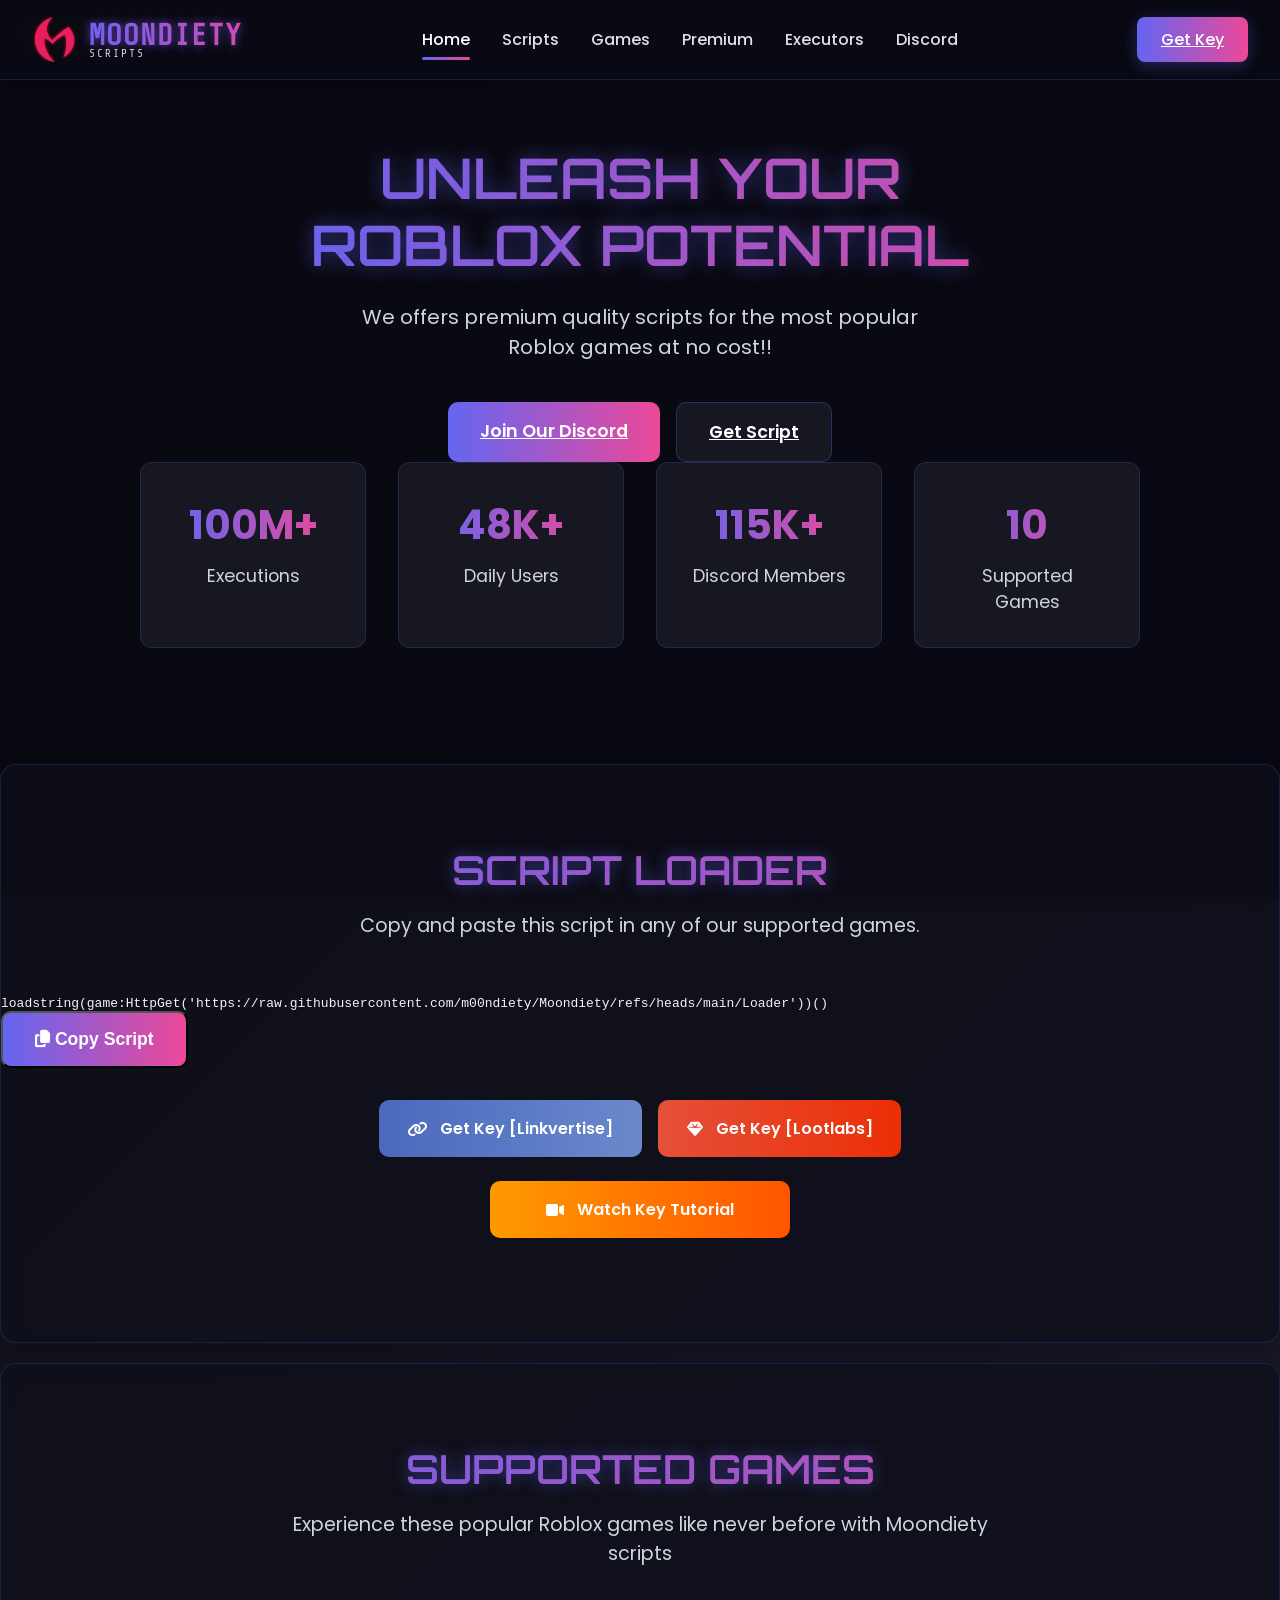
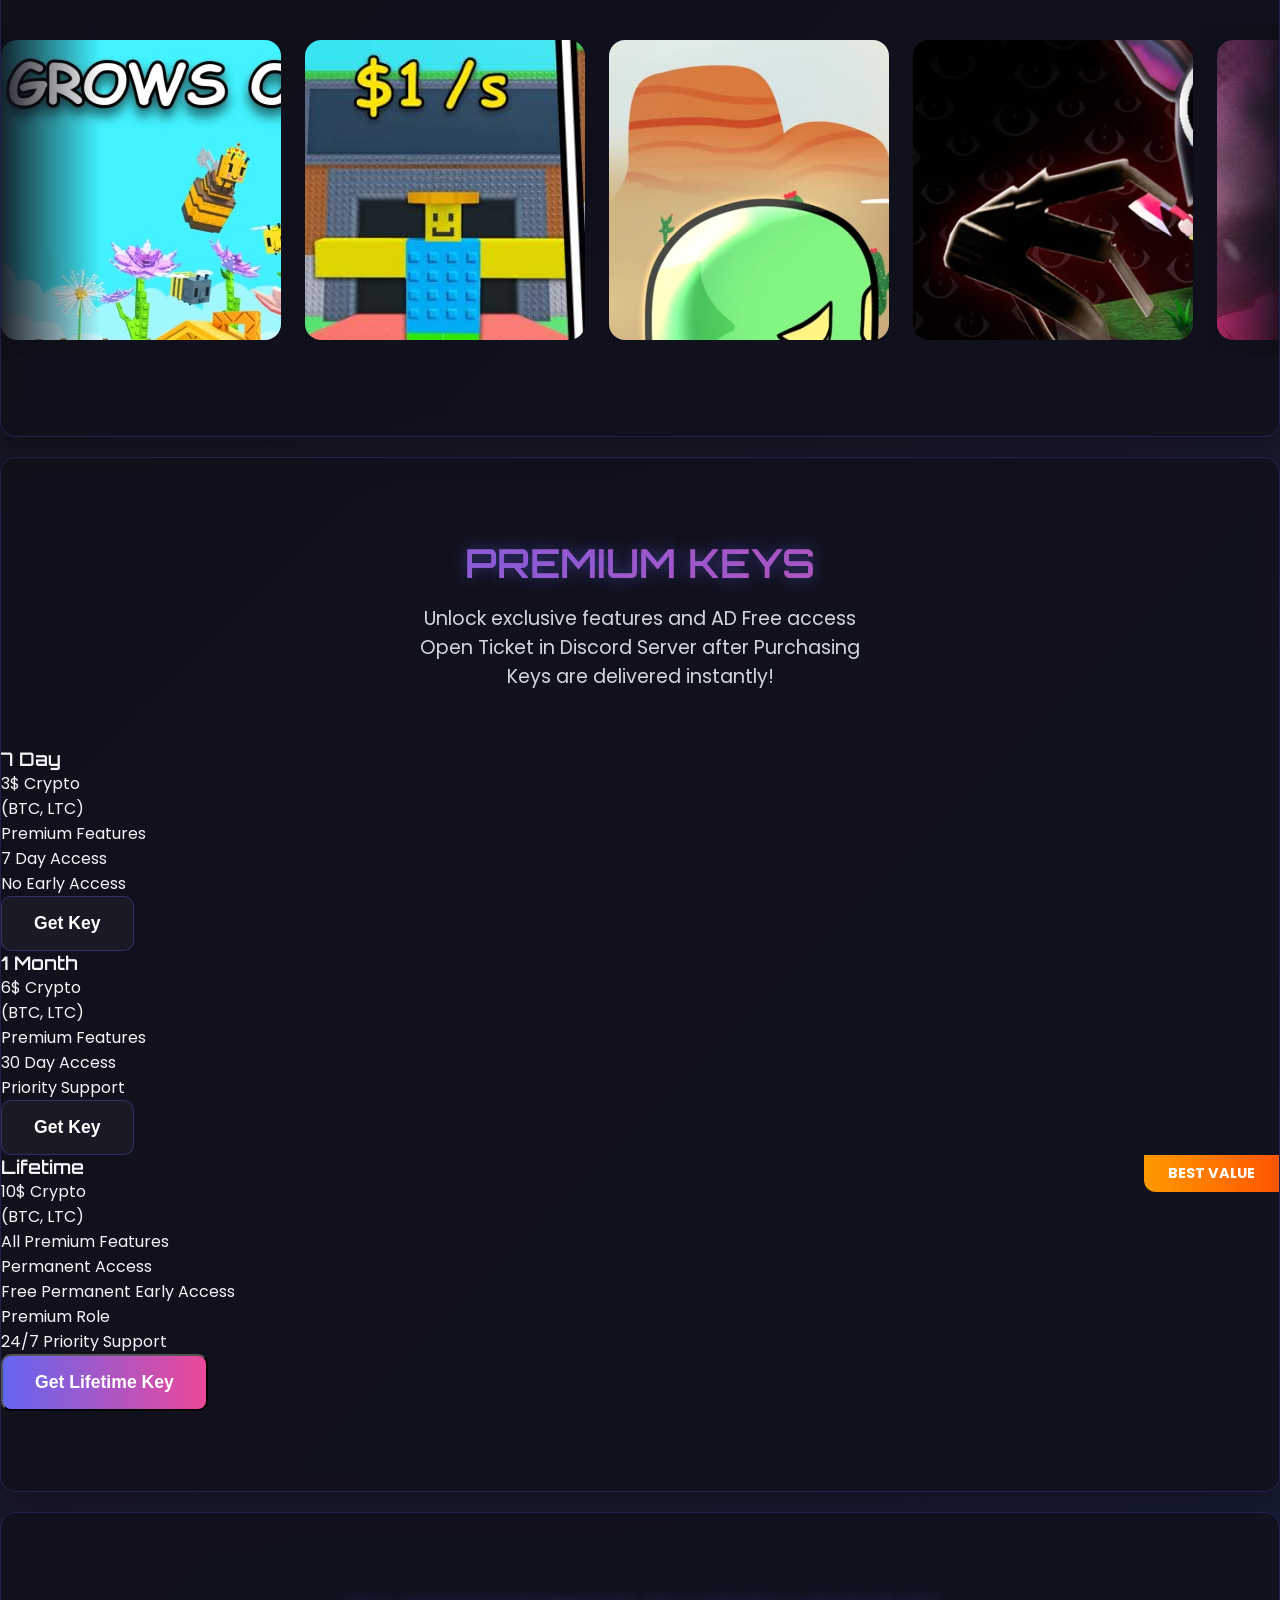
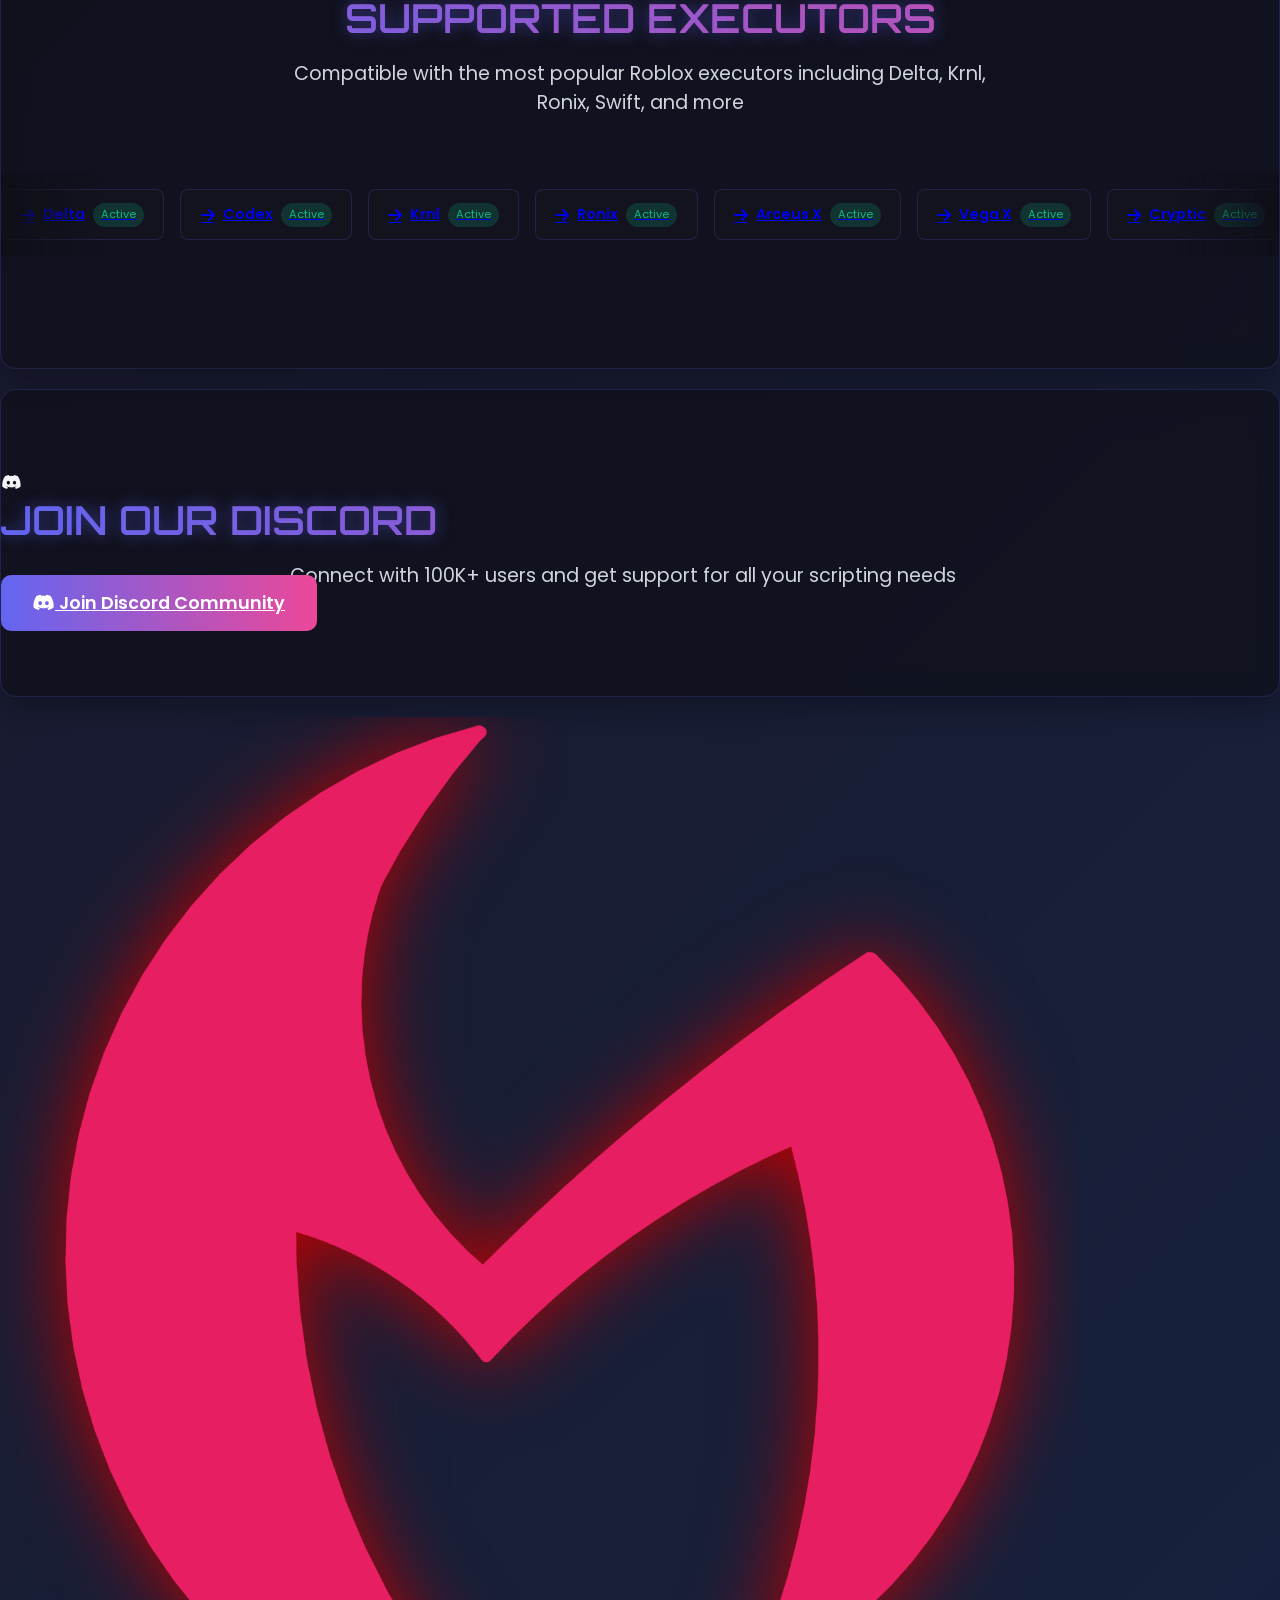
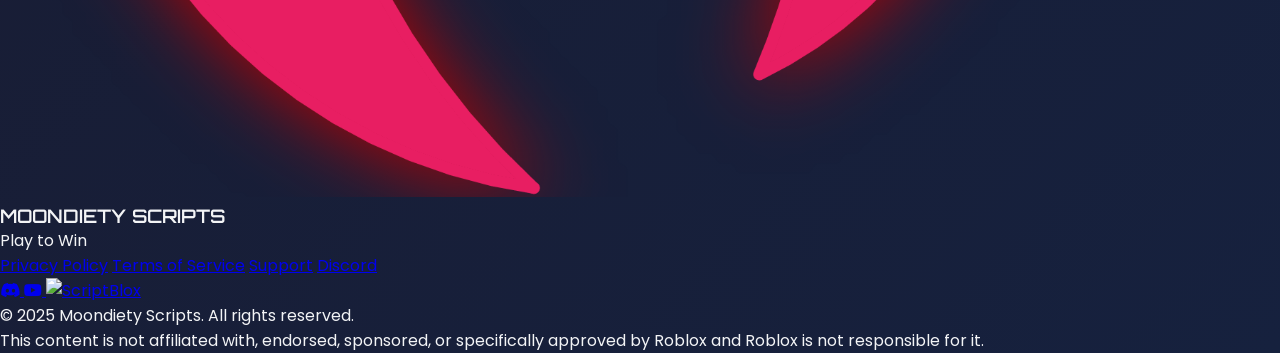
==== index.html @ fdcb8422 "Update index.html" ====
<!DOCTYPE html>
<html lang="en">
<head>
  <meta charset="UTF-8">
  <meta name="viewport" content="width=device-width, initial-scale=1.0">
  <title>Moondiety Scripts | Best Free Roblox scripts provider</title>
  
  <link rel="apple-touch-icon" sizes="180x180" href="/media/apple-touch-icon.png">
  <link rel="icon" type="image/svg+xml" href="/media/favicon.svg">
  <link rel="icon" type="image/png" sizes="96x96" href="/media/favicon-96x96.png">
  <link rel="shortcut icon" href="/media/favicon.ico">
  <link rel="manifest" href="/media/site.webmanifest">
  <meta name="apple-mobile-web-app-title" content="Moondiety">
  <meta name="msapplication-TileColor" content="#6366f1">
  <meta name="theme-color" content="#0f0f15">

  <meta name="description" content="Moondiety offers the best free Roblox scripts for popular games like Grow a Garden, Steal a Brainrot, Dead Rails, Murder Mystery 2, and more. Compatible with Delta, Krnl, Ronix, Swift, and other executors.">
  <meta name="keywords" content="moondiety, moondiety scripts, roblox scripts, roblox hacks, free roblox scripts, roblox executor, delta executor, krnl, ronix, swift, snypse x, lunor hub, speed hub, grow a garden script, steal a brainrot script, dead rails script, murder mystery 2 script, 99 nights in the forest script, ink game script, forsaken script">
  <script src="https://cdn.tailwindcss.com"></script>
  <link rel="stylesheet" href="https://cdnjs.cloudflare.com/ajax/libs/font-awesome/6.4.0/css/all.min.css">
  <link href="https://fonts.googleapis.com/css2?family=Poppins:wght@300;400;500;600;700&family=Orbitron:wght@400;500;600;700&family=Share+Tech+Mono&display=swap" rel="stylesheet">
  <style>
    :root {
      --primary: #8b5cf6;
      --secondary: #ec4899;
      --accent-blue: #6366f1;
      --accent-pink: #ec4899;
      --dark: #0f0f15;
      --darker: #080811;
      --light: #f3f4f6;
      --nav-height: 80px;
    }
    
    * {
      margin: 0;
      padding: 0;
      box-sizing: border-box;
    }
    
    body {
      font-family: 'Poppins', sans-serif;
      color: var(--light);
      overflow-x: hidden;
      min-height: 100vh;
      background: linear-gradient(135deg, #0f0f15 0%, #1a1a2e 50%, #16213e 100%);
    }
    
    #bg-video {
      position: fixed;
      top: 0;
      left: 0;
      width: 100%;
      height: 100%;
      object-fit: cover;
      z-index: -2;
      opacity: 0.4;
    }
    
    body::before {
      content: '';
      position: fixed;
      top: 0;
      left: 0;
      width: 100%;
      height: 100%;
      background: rgba(8, 8, 17, 0.85);
      z-index: -1;
    }
    
    h1, h2, h3, h4, h5 {
      font-family: 'Orbitron', sans-serif;
      font-weight: 600;
    }
    
    @keyframes float {
      0% { transform: translateY(0px); }
      50% { transform: translateY(-15px); }
      100% { transform: translateY(0px); }
    }
    
    @keyframes pulse {
      0% { box-shadow: 0 0 0 0 rgba(99, 102, 241, 0.7); }
      70% { box-shadow: 0 0 0 15px rgba(99, 102, 241, 0); }
      100% { box-shadow: 0 0 0 0 rgba(99, 102, 241, 0); }
    }
    
    @keyframes fadeInUp {
      from {
        opacity: 0;
        transform: translateY(30px);
      }
      to {
        opacity: 1;
        transform: translateY(0);
      }
    }
    
    @keyframes slideIn {
      from {
        opacity: 0;
        transform: translateY(-20px);
      }
      to {
        opacity: 1;
        transform: translateY(0);
      }
    }
    
    @keyframes gradient {
      0% { background-position: 0% 50%; }
      50% { background-position: 100% 50%; }
      100% { background-position: 0% 50%; }
    }
    
    @keyframes shine {
      to {
        background-position: 200% center;
      }
    }
    
    @keyframes terminalTyping {
      0% { width: 0; }
      100% { width: 100%; }
    }
    
    @keyframes terminalCursor {
      0%, 100% { opacity: 0; }
      50% { opacity: 1; }
    }
    
    @keyframes glow {
      0% { text-shadow: 0 0 5px #8b5cf6, 0 0 10px #8b5cf6; }
      50% { text-shadow: 0 0 20px #8b5cf6, 0 0 30px #8b5cf6; }
      100% { text-shadow: 0 0 5px #8b5cf6, 0 0 10px #8b5cf6; }
    }
    
    @keyframes auto-scroll {
      0% {
        transform: translateX(0);
      }
      100% {
        transform: translateX(calc(-100% - 1.5rem));
      }
    }
    
    @keyframes live-pulse {
      0%, 100% { transform: scale(1); }
      50% { transform: scale(1.05); }
    }
    
    @keyframes live-shadow {
      0%, 100% { 
        box-shadow: 0 5px 20px rgba(99, 102, 102, 241, 0.4),
                  0 0 0 0 rgba(99, 102, 241, 0.5);
      }
      50% { 
        box-shadow: 0 8px 25px rgba(99, 102, 241, 0.5),
                  0 0 0 10px rgba(99, 102, 241, 0);
      }
    }
    
    .float { 
      animation: float 4s ease-in-out infinite;
      filter: drop-shadow(0 10px 15px rgba(99, 102, 241, 0.3));
    }
    
    .glow {
      animation: glow 2s infinite;
    }
    
    .gradient-text {
      background: linear-gradient(90deg, var(--accent-blue), var(--accent-pink));
      -webkit-background-clip: text;
      -webkit-text-fill-color: transparent;
      text-shadow: 0 2px 4px rgba(0,0,0,0.1);
    }
    
    .section-bg {
      background: rgba(15, 15, 25, 0.7);
      backdrop-filter: blur(10px);
      border-radius: 16px;
      border: 1px solid rgba(99, 102, 241, 0.2);
      box-shadow: 0 10px 30px rgba(0, 0, 0, 0.3);
      margin: 20px auto;
      max-width: 1400px;
    }
    
    
    nav {
      position: fixed;
      top: 0;
      width: 100%;
      z-index: 1000;
      background: rgba(10, 10, 20, 0.95);
      backdrop-filter: blur(10px);
      box-shadow: 0 5px 30px rgba(0, 0, 0, 0.3);
      border-bottom: 1px solid rgba(99, 102, 241, 0.2);
      height: var(--nav-height);
    }
    
    .nav-container {
      display: flex;
      justify-content: space-between;
      align-items: center;
      height: 100%;
      padding: 0 2rem;
      max-width: 1400px;
      margin: 0 auto;
    }
    
    .nav-logo {
      display: flex;
      align-items: center;
      gap: 12px;
      cursor: pointer;
    }
    
    .nav-logo img {
      height: 45px;
      animation: float 4s ease-in-out infinite;
    }
    
    .nav-logo-text {
      display: flex;
      flex-direction: column;
    }
    
    .nav-logo-title {
      font-size: 1.8rem;
      font-weight: 700;
      letter-spacing: 1px;
      text-transform: uppercase;
      background: linear-gradient(90deg, var(--accent-blue), var(--accent-pink));
      -webkit-background-clip: text;
      -webkit-text-fill-color: transparent;
      font-family: 'Share Tech Mono', monospace;
      text-shadow: 0 0 10px rgba(139, 92, 246, 0.7);
    }
    
    .nav-logo-subtitle {
      font-size: 0.7rem;
      color: #d1d5db;
      letter-spacing: 2px;
      text-transform: uppercase;
      margin-top: -5px;
      font-family: 'Share Tech Mono', monospace;
    }
    
    .nav-links {
      display: flex;
      gap: 2rem;
    }
    
    .nav-link {
      position: relative;
      padding: 0.5rem 0;
      color: #e0e0e0;
      font-weight: 500;
      text-decoration: none;
      transition: all 0.3s ease;
      overflow: hidden;
    }
    
    .nav-link::before {
      content: '';
      position: absolute;
      bottom: 0;
      left: 0;
      width: 0;
      height: 3px;
      background: linear-gradient(90deg, var(--accent-blue), var(--accent-pink));
      border-radius: 3px;
      transition: width 0.4s cubic-bezier(0.165, 0.84, 0.44, 1);
    }
    
    .nav-link:hover {
      color: white;
    }
    
    .nav-link:hover::before {
      width: 100%;
    }
    
    .nav-link.active {
      color: white;
    }
    
    .nav-link.active::before {
      width: 100%;
      background: linear-gradient(90deg, var(--accent-blue), var(--accent-pink));
    }
    
    .nav-actions {
      display: flex;
      gap: 1rem;
    }
    
    .nav-btn {
      padding: 0.6rem 1.5rem;
      border-radius: 8px;
      font-weight: 500;
      transition: all 0.3s ease;
      position: relative;
      overflow: hidden;
    }
    
    .nav-btn::before {
      content: '';
      position: absolute;
      top: 0;
      left: -100%;
      width: 100%;
      height: 100%;
      background: linear-gradient(90deg, transparent, rgba(255,255,255,0.2), transparent);
      transition: 0.5s;
    }
    
    .nav-btn:hover::before {
      left: 100%;
    }
    
    .nav-btn-primary {
      background: linear-gradient(90deg, var(--accent-blue), var(--accent-pink));
      color: white;
      box-shadow: 0 4px 15px rgba(99, 102, 241, 0.3);
    }
    
    .nav-btn-primary:hover {
      transform: translateY(-3px);
      box-shadow: 0 6px 20px rgba(99, 102, 241, 0.4);
    }
    
    .mobile-menu-btn {
      display: none;
      background: none;
      border: none;
      color: white;
      font-size: 1.5rem;
      cursor: pointer;
    }
    
    .mobile-menu {
      position: fixed;
      top: var(--nav-height);
      left: 0;
      width: 100%;
      background: rgba(15, 15, 25, 0.95);
      backdrop-filter: blur(10px);
      padding: 1rem 0;
      transform: translateY(-100%);
      transition: transform 0.4s ease;
      z-index: 999;
    }
    
    .mobile-menu.active {
      transform: translateY(0);
    }
    
    .mobile-menu a {
      display: block;
      padding: 1rem 2rem;
      color: #e0e0e0;
      text-decoration: none;
      transition: all 0.3s ease;
      border-bottom: 1px solid rgba(99, 102, 241, 0.1);
    }
    
    .mobile-menu a:hover {
      background: rgba(99, 102, 241, 0.1);
      color: white;
    }
    
    /* Executor Cards */
    .executor-grid {
      display: grid;
      grid-template-columns: repeat(auto-fill, minmax(180px, 1fr));
      gap: 1.5rem;
    }
    
    .executor-card {
      background: rgba(20, 20, 30, 0.7);
      border: 1px solid rgba(99, 102, 241, 0.2);
      border-radius: 12px;
      padding: 1.5rem;
      text-align: center;
      transition: all 0.4s cubic-bezier(0.165, 0.84, 0.44, 1);
      position: relative;
      overflow: hidden;
      backdrop-filter: blur(5px);
    }
    
    .executor-card::before {
      content: '';
      position: absolute;
      top: -2px;
      left: -2px;
      right: -2px;
      bottom: -2px;
      background: linear-gradient(45deg, var(--accent-blue), transparent, var(--accent-pink));
      z-index: -1;
      opacity: 0;
      transition: opacity 0.4s ease;
    }
    
    .executor-card:hover {
      transform: translateY(-8px);
      box-shadow: 0 10px 25px rgba(0, 0, 0, 0.4);
      border-color: transparent;
    }
    
    .executor-card:hover::before {
      opacity: 1;
    }
    
    .executor-icon {
      font-size: 2.5rem;
      margin-bottom: 1rem;
      color: var(--accent-blue);
      transition: all 0.4s ease;
    }
    
    .executor-card:hover .executor-icon {
      color: white;
      transform: scale(1.2);
    }
    
    .executor-name {
      font-weight: 600;
      font-size: 1.1rem;
      margin-bottom: 0.5rem;
    }
    
    .executor-status {
      font-size: 0.85rem;
      padding: 0.2rem 0.5rem;
      border-radius: 20px;
      display: inline-block;
    }
    
    .status-active {
      background: rgba(16, 185, 129, 0.2);
      color: #10b981;
    }
    
    
    .hero {
      padding-top: calc(var(--nav-height) + 4rem);
      padding-bottom: 6rem;
      position: relative;
    }
    
    .hero-content {
      max-width: 800px;
      margin: 0 auto;
      text-align: center;
    }
    
    .hero h1 {
      font-size: 3.5rem;
      line-height: 1.2;
      margin-bottom: 1.5rem;
      text-shadow: 0 0 20px rgba(99, 102, 241, 0.5);
    }
    
    .hero p {
      font-size: 1.25rem;
      color: #d1d5db;
      margin-bottom: 2.5rem;
      max-width: 600px;
      margin-left: auto;
      margin-right: auto;
    }
    
    .hero-btns {
      display: flex;
      gap: 1rem;
      justify-content: center;
    }
    
    .hero-btn {
      padding: 1rem 2rem;
      border-radius: 10px;
      font-weight: 600;
      font-size: 1.1rem;
      transition: all 0.3s ease;
      position: relative;
      overflow: hidden;
    }
    
    .hero-btn::before {
      content: '';
      position: absolute;
      top: 0;
      left: -100%;
      width: 100%;
      height: 100%;
      background: linear-gradient(90deg, transparent, rgba(255,255,255,0.2), transparent);
      transition: 0.5s;
    }
    
    .hero-btn:hover::before {
      left: 100%;
    }
    
    .hero-btn-primary {
      background: linear-gradient(90deg, var(--accent-blue), var(--accent-pink));
      color: white;
      box-shadow: 0 5px 20px rgba(99, 102, 102, 241, 0.4);
    }
    
    .hero-btn-primary:hover {
      transform: translateY(-5px);
      box-shadow: 0 8px 25px rgba(99, 102, 241, 0.5);
    }
    
    .hero-btn-live {
      background: linear-gradient(90deg, var(--accent-blue), var(--accent-pink));
      color: white;
      animation: live-pulse 2s infinite, live-shadow 2s infinite;
    }
    
    .hero-btn-secondary {
      background: rgba(30, 30, 40, 0.7);
      color: white;
      border: 1px solid rgba(99, 102, 241, 0.3);
    }
    
    .hero-btn-secondary:hover {
      background: rgba(40, 40, 50, 0.8);
      transform: translateY(-3px);
    }
    
    
    .fade-in {
      animation: fadeInUp 0.8s ease-out forwards;
      opacity: 0;
    }
    
    .slide-in {
      animation: slideIn 0.6s ease-out forwards;
      opacity: 0;
    }
    
    .delay-1 { animation-delay: 0.1s; }
    .delay-2 { animation-delay: 0.2s; }
    .delay-3 { animation-delay: 0.3s; }
    .delay-4 { animation-delay: 0.4s; }
    
    /* Section Styling */
    section {
      padding: 5rem 0;
    }
    
    .section-header {
      text-align: center;
      margin-bottom: 3.5rem;
    }
    
    .section-title {
      font-size: 2.5rem;
      margin-bottom: 1rem;
      text-shadow: 0 0 15px rgba(99, 102, 241, 0.5);
    }
    
    .section-subtitle {
      color: #d1d5db;
      font-size: 1.2rem;
      max-width: 700px;
      margin: 0 auto;
    }
    
    
    .stats-grid {
      display: grid;
      grid-template-columns: repeat(auto-fit, minmax(200px, 1fr));
      gap: 2rem;
      max-width: 1000px;
      margin: 0 auto;
    }
    
    .stat-card {
      background: rgba(30, 30, 40, 0.7);
      border: 1px solid rgba(99, 102, 241, 0.2);
      border-radius: 12px;
      padding: 2rem;
      text-align: center;
      transition: all 0.3s ease;
    }
    
    .stat-card:hover {
      transform: translateY(-5px);
      box-shadow: 0 10px 25px rgba(0, 0, 0, 0.3);
    }
    
    .stat-value {
      font-size: 2.5rem;
      font-weight: 700;
      margin-bottom: 0.5rem;
      background: linear-gradient(90deg, var(--accent-blue), var(--accent-pink));
      -webkit-background-clip: text;
      -webkit-text-fill-color: transparent;
    }
    
    .stat-label {
      color: #d1d5db;
      font-size: 1.1rem;
    }
    
    
    .key-buttons {
      display: flex;
      flex-wrap: wrap;
      gap: 1rem;
      justify-content: center;
      margin-top: 2rem;
    }
    
    .key-btn {
      display: flex;
      align-items: center;
      gap: 0.8rem;
      padding: 1rem 1.8rem;
      border-radius: 10px;
      font-weight: 600;
      transition: all 0.3s ease;
      text-decoration: none;
      position: relative;
      overflow: hidden;
    }
    
    .key-btn::before {
      content: '';
      position: absolute;
      top: 0;
      left: -100%;
      width: 100%;
      height: 100%;
      background: linear-gradient(90deg, transparent, rgba(255,255,255,0.3), transparent);
      transition: 0.5s;
    }
    
    .key-btn:hover::before {
      left: 100%;
    }
    
    .key-btn-linkvertise {
      background: linear-gradient(90deg, #4a69bd, #6a89cc);
      color: white;
    }
    
    .key-btn-lootlabs {
      background: linear-gradient(90deg, #e55039, #eb2f06);
      color: white;
    }
    
    .key-btn:hover {
      transform: translateY(-3px);
      box-shadow: 0 5px 15px rgba(0, 0, 0, 0.3);
    }
    
    /* Tutorial Button */
    .tutorial-btn {
      display: flex;
      align-items: center;
      justify-content: center;
      gap: 0.8rem;
      padding: 1rem 2rem;
      border-radius: 10px;
      font-weight: 600;
      background: linear-gradient(90deg, #ff9a00, #ff5500);
      color: white;
      margin: 1.5rem auto;
      max-width: 300px;
      text-decoration: none;
      transition: all 0.3s ease;
      position: relative;
      overflow: hidden;
    }
    
    .tutorial-btn::before {
      content: '';
      position: absolute;
      top: 0;
      left: -100%;
      width: 100%;
      height: 100%;
      background: linear-gradient(90deg, transparent, rgba(255,255,255,0.3), transparent);
      transition: 0.5s;
    }
    
    .tutorial-btn:hover::before {
      left: 100%;
    }
    
    .tutorial-btn:hover {
      transform: translateY(-3px);
      box-shadow: 0 5px 15px rgba(255, 106, 0, 0.4);
    }
    
    /* Premium Badge */
    .best-badge {
      position: absolute;
      top: 0;
      right: 0;
      background: linear-gradient(90deg, #ff9a00, #ff5500);
      color: white;
      padding: 0.5rem 1.5rem;
      font-weight: 700;
      border-radius: 0 0 0 12px;
      font-size: 0.9rem;
      animation: pulse 2s infinite;
    }
    
    /* Game Cards */
    .game-card {
      perspective: 1000px;
      height: 300px;
      flex: 0 0 auto;
      width: 280px;
      margin-right: 1.5rem;
    }
    
    .game-card-inner {
      position: relative;
      width: 100%;
      height: 100%;
      transition: transform 0.8s;
      transform-style: preserve-3d;
    }
    
    .game-card:hover .game-card-inner {
      transform: rotateY(180deg);
    }
    
    .game-card-front, .game-card-back {
      position: absolute;
      width: 100%;
      height: 100%;
      -webkit-backface-visibility: hidden;
      backface-visibility: hidden;
      border-radius: 16px;
      overflow: hidden;
    }
    
    .game-card-back {
      background: linear-gradient(135deg, #1e293b 0%, #0f172a 100%);
      transform: rotateY(180deg);
      padding: 20px;
      display: flex;
      flex-direction: column;
      justify-content: center;
    }
    
    .games-scroll-container {
      position: relative;
      overflow: hidden;
      padding: 1rem 0;
    }
    
    .games-scroll-container::before,
    .games-scroll-container::after {
      content: '';
      position: absolute;
      top: 0;
      width: 100px;
      height: 100%;
      z-index: 2;
      pointer-events: none;
    }
    
    .games-scroll-container::before {
      left: 0;
      background: linear-gradient(90deg, rgba(15, 15, 25, 0.9) 0%, transparent 100%);
    }
    
    .games-scroll-container::after {
      right: 0;
      background: linear-gradient(270deg, rgba(15, 15, 25, 0.9) 0%, transparent 100%);
    }
    
    .games-scroll-track {
      display: flex;
      animation: auto-scroll 60s linear infinite;
      width: max-content;
    }
    
    .games-scroll-track.paused {
      animation-play-state: paused;
    }
    
    .game-title {
      font-family: 'Orbitron', sans-serif;
      font-weight: 700;
      font-size: 1.5rem;
      letter-spacing: 1px;
      text-transform: uppercase;
      background: linear-gradient(90deg, #8b5cf6, #ec4899);
      -webkit-background-clip: text;
      -webkit-text-fill-color: transparent;
      text-shadow: 0 0 10px rgba(139, 92, 246, 0.5);
      position: relative;
      display: inline-block;
      margin-bottom: 5px;
    }
    
    .game-subtitle {
      font-size: 0.8rem;
      color: #a0aec0;
      font-family: 'Share Tech Mono', monospace;
      letter-spacing: 2px;
      margin-top: -5px;
    }
    
    .game-title-container {
      position: relative;
      padding: 15px 0;
    }
    
    .game-title-container::before {
      content: '';
      position: absolute;
      bottom: 0;
      left: 0;
      width: 100%;
      height: 2px;
      background: linear-gradient(90deg, transparent, #8b5cf6, transparent);
    }
    
    /* Executors Marquee */
    .executors-scroll-container {
      position: relative;
      overflow: hidden;
      padding: 1rem 0;
      margin: 2rem 0;
    }
    
    .executors-scroll-container::before,
    .executors-scroll-container::after {
      content: '';
      position: absolute;
      top: 0;
      width: 100px;
      height: 100%;
      z-index: 2;
      pointer-events: none;
    }
    
    .executors-scroll-container::before {
      left: 0;
      background: linear-gradient(90deg, rgba(15, 15, 25, 0.9) 0%, transparent 100%);
    }
    
    .executors-scroll-container::after {
      right: 0;
      background: linear-gradient(270deg, rgba(15, 15, 25, 0.9) 0%, transparent 100%);
    }
    
    .executors-scroll-track {
      display: flex;
      animation: auto-scroll 40s linear infinite;
      width: max-content;
    }
    
    .executors-scroll-track.paused {
      animation-play-state: paused;
    }
    
    .executor-marquee-card {
      background: rgba(20, 20, 30, 0.7);
      border: 1px solid rgba(99, 102, 241, 0.2);
      border-radius: 8px;
      padding: 0.8rem 1.2rem;
      margin-right: 1rem;
      display: flex;
      align-items: center;
      gap: 0.5rem;
      transition: all 0.3s ease;
      flex-shrink: 0;
    }
    
    .executor-marquee-card:hover {
      transform: translateY(-3px);
      box-shadow: 0 5px 15px rgba(0, 0, 0, 0.3);
      border-color: rgba(99, 102, 241, 0.5);
    }
    
    .executor-marquee-name {
      font-weight: 600;
      font-size: 0.9rem;
    }
    
    .executor-marquee-status {
      font-size: 0.7rem;
      padding: 0.2rem 0.5rem;
      border-radius: 20px;
      background: rgba(16, 185, 129, 0.2);
      color: #10b981;
    }
    
    /* Responsive Design */
    @media (max-width: 1024px) {
      .nav-links {
        display: none;
      }
      
      .mobile-menu-btn {
        display: block;
      }
      
      .hero h1 {
        font-size: 2.8rem;
      }
      
      .nav-logo-title {
        font-size: 1.5rem;
      }
    }
    
    @media (max-width: 768px) {
      .hero h1 {
        font-size: 2.3rem;
      }
      
      .hero-btns {
        flex-direction: column;
        align-items: center;
      }
      
      .executor-grid {
        grid-template-columns: repeat(auto-fill, minmax(150px, 1fr));
      }
      
      .game-card {
        height: 250px;
        width: 240px;
      }
      
      .nav-logo-title {
        font-size: 1.3rem;
      }
      
      .nav-logo-subtitle {
        font-size: 0.6rem;
      }
      
      .games-scroll-container::before,
      .games-scroll-container::after,
      .executors-scroll-container::before,
      .executors-scroll-container::after {
        width: 50px;
      }
    }
  </style>
</head>
<body class="text-white">
  <!-- Background Video -->
  <video id="bg-video" autoplay muted loop>
    <source src="/media/Icon-Animated.mp4" type="video/mp4">
    Your browser does not support the video tag.
  </video>

  <!-- Enhanced Navigation -->
  <nav>
    <div class="nav-container">
      <div class="nav-logo" onclick="window.location.href='/home'">
        <img src="/media/logo.png" alt="Moondiety Logo">
        <div class="nav-logo-text">
          <div class="nav-logo-title">MOONDIETY</div>
          <div class="nav-logo-subtitle">SCRIPTS</div>
        </div>
      </div>
      
      <div class="nav-links">
        <a href="#home" class="nav-link active">Home</a>
        <a href="#scripts" class="nav-link">Scripts</a>
        <a href="#games" class="nav-link">Games</a>
        <a href="#premium" class="nav-link">Premium</a>
        <a href="#executors" class="nav-link">Executors</a>
        <a href="#discord" class="nav-link">Discord</a>
      </div>
      
      <div class="nav-actions">
        <a href="/key.html" class="nav-btn nav-btn-primary">Get Key</a>
      </div>
      
      <button class="mobile-menu-btn" id="mobile-menu-btn">
        <i class="fas fa-bars"></i>
      </button>
    </div>
  </nav>

  <!-- Mobile Menu -->
  <div class="mobile-menu" id="mobile-menu">
    <a href="#home">Home</a>
    <a href="#scripts">Scripts</a>
    <a href="#games">Games</a>
    <a href="#premium">Premium</a>
    <a href="#executors">Executors</a>
    <a href="#discord">Discord</a>
  </div>

  
  <section id="home" class="hero">
    <div class="container mx-auto px-4">
      <div class="hero-content slide-in">
        <h1 class="gradient-text">UNLEASH YOUR <span class="block">ROBLOX POTENTIAL</span></h1>
        <p class="text-gray-300">We offers premium quality scripts for the most popular Roblox games at no cost!!</p>
        <div class="hero-btns">
          <a href="https://discord.gg/moondiety" class="hero-btn hero-btn-live">Join Our Discord</a>
          <a href="#scripts" class="hero-btn hero-btn-secondary">Get Script</a>
        </div>
      </div>
      
      <!-- Stats Section -->
      <div class="stats-grid mt-16 fade-in">
        <div class="stat-card">
          <div class="stat-value">100M+</div>
          <div class="stat-label">Executions</div>
        </div>
        
        <div class="stat-card fade-in delay-1">
          <div class="stat-value">48K+</div>
          <div class="stat-label">Daily Users</div>
        </div>
        
        <div class="stat-card fade-in delay-2">
          <div class="stat-value">115K+</div>
          <div class="stat-label">Discord Members</div>
        </div>
        
        <div class="stat-card fade-in delay-3">
          <div class="stat-value">10</div>
          <div class="stat-label">Supported Games</div>
        </div>
      </div>
    </div>
  </section>

  <!-- Script Loader Section -->
  <section id="scripts" class="section-bg">
    <div class="container mx-auto px-4">
      <div class="section-header fade-in">
        <h2 class="section-title gradient-text">SCRIPT LOADER</h2>
        <p class="section-subtitle">Copy and paste this script in any of our supported games.</p>
      </div>
      
      <div class="max-w-3xl mx-auto bg-gray-900 p-6 rounded-xl border border-gray-800 fade-in">
        <div class="bg-gray-800 rounded-lg p-5 mb-6">
          <pre class="text-gray-200 overflow-x-auto"><code class="language-lua">loadstring(game:HttpGet('https://raw.githubusercontent.com/m00ndiety/Moondiety/refs/heads/main/Loader'))()</code></pre>
        </div>
        
        <div class="flex flex-wrap justify-center gap-4">
          <button id="copy-script" class="hero-btn hero-btn-primary w-full sm:w-auto">
            <i class="fas fa-copy mr-2"></i> Copy Script
          </button>
        </div>
        
        <div class="key-buttons">
          <a href="https://ads.luarmor.net/get_key?for=Moondiety_Key_Linkvertise-IHeAAOKIUTol" class="key-btn key-btn-linkvertise">
            <i class="fas fa-link"></i>
            <span>Get Key [Linkvertise]</span>
          </a>
          
          <a href="https://ads.luarmor.net/get_key?for=Moondiety_Key_Lootlabs-LWGKRDAaXqFl" class="key-btn key-btn-lootlabs">
            <i class="fas fa-gem"></i>
            <span>Get Key [Lootlabs]</span>
          </a>
        </div>
        
        <a href="https://moondiety.com/key-tutorial" target="_blank" class="tutorial-btn">
          <i class="fas fa-video"></i>
          <span>Watch Key Tutorial</span>
        </a>
      </div>
    </div>
  </section>

  <!-- Games Section -->
  <section id="games" class="section-bg">
    <div class="container mx-auto px-4">
      <div class="section-header fade-in">
        <h2 class="section-title gradient-text">SUPPORTED GAMES</h2>
        <p class="section-subtitle">Experience these popular Roblox games like never before with Moondiety scripts</p>
      </div>
      
      <div class="games-scroll-container" id="games-scroll-container">
        <div class="games-scroll-track" id="games-scroll-track">
          <!-- Grow a Garden -->
          <div class="game-card fade-in">
            <div class="game-card-inner">
              <div class="game-card-front">
                <img src="/media/gag.png" alt="Grow a Garden" class="w-full h-48 object-cover">
                <div class="bg-gradient-to-r from-purple-900 to-indigo-900 p-4">
                  <div class="game-title-container">
                    <div class="game-title">Grow a Garden</div>
                    <div class="game-subtitle">// CLICK TO REVEAL FEATURES</div>
                  </div>
                </div>
              </div>
              <div class="game-card-back">
                <h3 class="text-xl font-semibold gradient-text mb-4">Grow a Garden Features</h3>
                <div class="text-left">
                  <div class="mb-3 flex items-start">
                    <i class="fas fa-seedling text-purple-400 mt-1 mr-2"></i>
                    <span>Auto Farm</span>
                  </div>
                  <div class="mb-3 flex items-start">
                    <i class="fas fa-bolt text-purple-400 mt-1 mr-2"></i>
                    <span>Auto New events</span>
                  </div>
                  <div class="mb-3 flex items-start">
                    <i class="fas fa-coins text-purple-400 mt-1 mr-2"></i>
                    <span>Updated to latest version</span>
                  </div>
                  <div class="mb-3 flex items-start">
                    <i class="fas fa-shield-alt text-purple-400 mt-1 mr-2"></i>
                    <span>Anti-Ban Protection</span>
                  </div>
                  <div class="flex items-start text-purple-300">
                    <i class="fas fa-crown mr-2"></i>
                    <span>36+ More Features</span>
                  </div>
                </div>
              </div>
            </div>
          </div>
          
          <!-- Steal a Brainrot -->
          <div class="game-card fade-in delay-1">
            <div class="game-card-inner">
              <div class="game-card-front">
                <img src="/media/sab.jpg" alt="Steal a Brainrot" class="w-full h-48 object-cover">
                <div class="bg-gradient-to-r from-purple-900 to-indigo-900 p-4">
                  <div class="game-title-container">
                    <div class="game-title">Steal a Brainrot</div>
                    <div class="game-subtitle">// CLICK TO REVEAL FEATURES</div>
                  </div>
                </div>
              </div>
              <div class="game-card-back">
                <h3 class="text-xl font-semibold gradient-text mb-4">Steal a Brainrot Features</h3>
                <div class="text-left">
                  <div class="mb-3 flex items-start">
                    <i class="fas fa-running text-purple-400 mt-1 mr-2"></i>
                    <span>Instant Steal brainrots</span>
                  </div>
                  <div class="mb-3 flex items-start">
                    <i class="fas fa-eye text-purple-400 mt-1 mr-2"></i>
                    <span>Speed Bypass</span>
                  </div>
                  <div class="mb-3 flex items-start">
                    <i class="fas fa-fist-raised text-purple-400 mt-1 mr-2"></i>
                    <span>Teleports</span>
                  </div>
                  <div class="mb-3 flex items-start">
                    <i class="fas fa-user-shield text-purple-400 mt-1 mr-2"></i>
                    <span>Anti-Ban & Kick</span>
                  </div>
                  <div class="flex items-start text-purple-300">
                    <i class="fas fa-crown mr-2"></i>
                    <span>32+ More Features</span>
                  </div>
                </div>
              </div>
            </div>
          </div>
          
          <!-- Dead Rails -->
          <div class="game-card fade-in delay-2">
            <div class="game-card-inner">
              <div class="game-card-front">
                <img src="/media/dr.png" alt="Dead Rails" class="w-full h-48 object-cover">
                <div class="bg-gradient-to-r from-purple-900 to-indigo-900 p-4">
                  <div class="game-title-container">
                    <div class="game-title">Dead Rails</div>
                    <div class="game-subtitle">// CLICK TO REVEAL FEATURES</div>
                  </div>
                </div>
              </div>
              <div class="game-card-back">
                <h3 class="text-xl font-semibold gradient-text mb-4">Dead Rails Features</h3>
                <div class="text-left">
                  <div class="mb-3 flex items-start">
                    <i class="fas fa-skull text-purple-400 mt-1 mr-2"></i>
                    <span>Best Auto bonds Farm</span>
                  </div>
                  <div class="mb-3 flex items-start">
                    <i class="fas fa-syringe text-purple-400 mt-1 mr-2"></i>
                    <span>Auto Win with Bond Farm</span>
                  </div>
                  <div class="mb-3 flex items-start">
                    <i class="fas fa-bomb text-purple-400 mt-1 mr-2"></i>
                    <span>All location teleports</span>
                  </div>
                  <div class="mb-3 flex items-start">
                    <i class="fas fa-tools text-purple-400 mt-1 mr-2"></i>
                    <span>All Item bringer</span>
                  </div>
                  <div class="flex items-start text-purple-300">
                    <i class="fas fa-crown mr-2"></i>
                    <span>28+ More Features</span>
                  </div>
                </div>
              </div>
            </div>
          </div>
          
          <!-- 99 Nights in the Forest -->
          <div class="game-card fade-in">
            <div class="game-card-inner">
              <div class="game-card-front">
                <img src="/media/99.webp" alt="99 Nights in the Forest" class="w-full h-48 object-cover">
                <div class="bg-gradient-to-r from-purple-900 to-indigo-900 p-4">
                  <div class="game-title-container">
                    <div class="game-title">99 Nights in Forest</div>
                    <div class="game-subtitle">// CLICK TO REVEAL FEATURES</div>
                  </div>
                </div>
              </div>
              <div class="game-card-back">
                <h3 class="text-xl font-semibold gradient-text mb-4">99 Nights Features</h3>
                <div class="text-left">
                  <div class="mb-3 flex items-start">
                    <i class="fas fa-tree text-purple-400 mt-1 mr-2"></i>
                    <span>Bring All Items</span>
                  </div>
                  <div class="mb-3 flex items-start">
                    <i class="fas fa-campground text-purple-400 mt-1 mr-2"></i>
                    <span>Auto Farm</span>
                  </div>
                  <div class="mb-3 flex items-start">
                    <i class="fas fa-shield-alt text-purple-400 mt-1 mr-2"></i>
                    <span>Kill Aura</span>
                  </div>
                  <div class="mb-3 flex items-start">
                    <i class="fas fa-running text-purple-400 mt-1 mr-2"></i>
                    <span>Speed & Fly boost</span>
                  </div>
                  <div class="flex items-start text-purple-300">
                    <i class="fas fa-crown mr-2"></i>
                    <span>+25 More Features</span>
                  </div>
                </div>
              </div>
            </div>
          </div>
          
          <!-- Ink Game -->
          <div class="game-card fade-in delay-1">
            <div class="game-card-inner">
              <div class="game-card-front">
                <img src="/media/Ink.jpg" alt="Ink Game" class="w-full h-48 object-cover">
                <div class="bg-gradient-to-r from-purple-900 to-indigo-900 p-4">
                  <div class="game-title-container">
                    <div class="game-title">Ink Game</div>
                    <div class="game-subtitle">// CLICK TO REVEAL FEATURES</div>
                  </div>
                </div>
              </div>
              <div class="game-card-back">
                <h3 class="text-xl font-semibold gradient-text mb-4">Ink Game Features</h3>
                <div class="text-left">
                  <div class="mb-3 flex items-start">
                    <i class="fas fa-paint-roller text-purple-400 mt-1 mr-2"></i>
                    <span>God Mode</span>
                  </div>
                  <div class="mb-3 flex items-start">
                    <i class="fas fa-expand text-purple-400 mt-1 mr-2"></i>
                    <span>Kill All</span>
                  </div>
                  <div class="mb-3 flex items-start">
                    <i class="fas fa-running text-purple-400 mt-1 mr-2"></i>
                    <span>Auto win AFK Farm</span>
                  </div>
                  <div class="mb-3 flex items-start">
                    <i class="fas fa-eye text-purple-400 mt-1 mr-2"></i>
                    <span>Aimbot</span>
                  </div>
                  <div class="flex items-start text-purple-300">
                    <i class="fas fa-crown mr-2"></i>
                    <span>38+ More Features</span>
                  </div>
                </div>
              </div>
            </div>
          </div>
          
          <!-- Forsaken -->
          <div class="game-card fade-in delay-2">
            <div class="game-card-inner">
              <div class="game-card-front">
                <img src="/media/forsaken.png" alt="Forsaken" class="w-full h-48 object-cover">
                <div class="bg-gradient-to-r from-purple-900 to-indigo-900 p-4">
                  <div class="game-title-container">
                    <div class="game-title">Forsaken</div>
                    <div class="game-subtitle">// CLICK TO REVEAL FEATURES</div>
                  </div>
                </div>
              </div>
              <div class="game-card-back">
                <h3 class="text-xl font-semibold gradient-text mb-4">Forsaken Features</h3>
                <div class="text-left">
                  <div class="mb-3 flex items-start">
                    <i class="fas fa-shield-alt text-purple-400 mt-1 mr-2"></i>
                    <span>Infinite stamina</span>
                  </div>
                  <div class="mb-3 flex items-start">
                    <i class="fas fa-fist-raised text-purple-400 mt-1 mr-2"></i>
                    <span>Auto generator</span>
                  </div>
                  <div class="mb-3 flex items-start">
                    <i class="fas fa-coins text-purple-400 mt-1 mr-2"></i>
                    <span>Kill All</span>
                  </div>
                  <div class="mb-3 flex items-start">
                    <i class="fas fa-bolt text-purple-400 mt-1 mr-2"></i>
                    <span>ESP players & Killer</span>
                  </div>
                  <div class="flex items-start text-purple-300">
                    <i class="fas fa-crown mr-2"></i>
                    <span>18+ More Features</span>
                  </div>
                </div>
              </div>
            </div>
          </div>
          
          <!-- Murder Mystery 2 -->
          <div class="game-card fade-in">
            <div class="game-card-inner">
              <div class="game-card-front">
                <img src="/media/mm2.webp" alt="Murder Mystery 2" class="w-full h-48 object-cover">
                <div class="bg-gradient-to-r from-purple-900 to-indigo-900 p-4">
                  <div class="game-title-container">
                    <div class="game-title">Murder Mystery 2</div>
                    <div class="game-subtitle">// CLICK TO REVEAL FEATURES</div>
                  </div>
                </div>
              </div>
              <div class="game-card-back">
                <h3 class="text-xl font-semibold gradient-text mb-4">Murder Mystery 2 Features</h3>
                <div class="text-left">
                  <div class="mb-3 flex items-start">
                    <i class="fas fa-user-secret text-purple-400 mt-1 mr-2"></i>
                    <span>Murderer Revealer</span>
                  </div>
                  <div class="mb-3 flex items-start">
                    <i class="fas fa-running text-purple-400 mt-1 mr-2"></i>
                    <span>Speed Customiser</span>
                  </div>
                  <div class="mb-3 flex items-start">
                    <i class="fas fa-eye text-purple-400 mt-1 mr-2"></i>
                    <span>ESP for All Players</span>
                  </div>
                  <div class="mb-3 flex items-start">
                    <i class="fas fa-skull text-purple-400 mt-1 mr-2"></i>
                    <span>Auto Win Features</span>
                  </div>
                  <div class="flex items-start text-purple-300">
                    <i class="fas fa-crown mr-2"></i>
                    <span>20+ More Features</span>
                  </div>
                </div>
              </div>
            </div>
          </div>
       
              <!-- Evade -->
          <div class="game-card fade-in delay-1">
            <div class="game-card-inner">
              <div class="game-card-front">
                <img src="/media/Evade.webp" alt="Evade" class="w-full h-48 object-cover">
                <div class="bg-gradient-to-r from-purple-900 to-indigo-900 p-4">
                  <div class="game-title-container">
                    <div class="game-title">Evade</div>
                    <div class="game-subtitle">// CLICK TO REVEAL FEATURES</div>
                  </div>
                </div>
              </div>
              <div class="game-card-back">
                <h3 class="text-xl font-semibold gradient-text mb-4">Evade Features</h3>
                <div class="text-left">
                  <div class="mb-3 flex items-start">
                    <i class="fas fa-eye text-purple-400 mt-1 mr-2"></i>
                    <span>Player & Bot ESP</span>
                  </div>
                  <div class="mb-3 flex items-start">
                    <i class="fas fa-shield-alt text-purple-400 mt-1 mr-2"></i>
                    <span>God Mode</span>
                  </div>
                  <div class="mb-3 flex items-start">
                    <i class="fas fa-running text-purple-400 mt-1 mr-2"></i>
                    <span>WalkSpeed & JumpPower</span>
                  </div>
                  <div class="mb-3 flex items-start">
                    <i class="fas fa-first-aid text-purple-400 mt-1 mr-2"></i>
                    <span>Auto Revive & Heal</span>
                  </div>
                  <div class="flex items-start text-purple-300">
                    <i class="fas fa-crown mr-2"></i>
                    <span>22+ More Features</span>
                  </div>
                </div>
              </div>
            </div>
          </div>
          
          <!-- Plant vs Brainrot -->
          <div class="game-card fade-in delay-2">
            <div class="game-card-inner">
              <div class="game-card-front">
                <img src="/media/pvb.webp" alt="Plant vs Brainrot" class="w-full h-48 object-cover">
                <div class="bg-gradient-to-r from-purple-900 to-indigo-900 p-4">
                  <div class="game-title-container">
                    <div class="game-title">Plant vs Brainrot</div>
                    <div class="game-subtitle">// CLICK TO REVEAL FEATURES</div>
                  </div>
                </div>
              </div>
              <div class="game-card-back">
                <h3 class="text-xl font-semibold gradient-text mb-4">Plant vs Brainrot Features</h3>
                <div class="text-left">
                  <div class="mb-3 flex items-start">
                    <i class="fas fa-sun text-purple-400 mt-1 mr-2"></i>
                    <span>Fastest Auto Farm</span>
                  </div>
                  <div class="mb-3 flex items-start">
                    <i class="fas fa-robot text-purple-400 mt-1 mr-2"></i>
                    <span>Auto Collect</span>
                  </div>
                  <div class="mb-3 flex items-start">
                    <i class="fas fa-skull-crossbones text-purple-400 mt-1 mr-2"></i>
                    <span>Kill All Brainrots</span>
                  </div>
                  <div class="mb-3 flex items-start">
                    <i class="fas fa-seedling text-purple-400 mt-1 mr-2"></i>
                    <span>Auto Upgrade Plants</span>
                  </div>
                  <div class="flex items-start text-purple-300">
                    <i class="fas fa-crown mr-2"></i>
                    <span>15+ More Features</span>
                  </div>
                </div>
              </div>
            </div>
          </div>
           </div>
      </div>
    </div>
  </section>

  <!-- Premium Section -->
 
  <section id="premium" class="section-bg">
    <div class="container mx-auto px-4">
      <div class="section-header fade-in">
        <h2 class="section-title gradient-text">PREMIUM KEYS</h2>
        <p class="section-subtitle">Unlock exclusive features and AD Free access</p>
        <p class="section-subtitle">Open Ticket in Discord Server after Purchasing</p>
        <p class="section-subtitle font-bold text-green-400 mt-2">Keys are delivered instantly!</p>
      </div>
      
      <div class="max-w-4xl mx-auto grid grid-cols-1 md:grid-cols-3 gap-8">
        <div class="bg-gradient-to-b from-gray-900 to-gray-800 rounded-xl border border-gray-700 p-8 text-center fade-in">
          <h3 class="text-2xl font-bold mb-4">7 Day</h3>
          <div class="text-3xl font-bold mb-2">3$<span class="text-lg"> Crypto</span></div>
          <p class="text-gray-400 mb-6">(BTC, LTC)</p>
          <ul class="space-y-3 mb-8">
            <li>Premium Features</li>
            <li>7 Day Access</li>
            <li class="text-gray-500">No Early Access</li>
          </ul>
          <a href="https://moondiety.mysellauth.com/product/moondiety-scripts-premium" target="_blank">
            <button class="hero-btn hero-btn-secondary w-full">Get Key</button>
          </a>
        </div>
        
        <div class="bg-gradient-to-b from-gray-900 to-gray-800 rounded-xl border border-gray-700 p-8 text-center fade-in delay-1">
          <h3 class="text-2xl font-bold mb-4">1 Month</h3>
          <div class="text-3xl font-bold mb-2">6$<span class="text-lg"> Crypto</span></div>
          <p class="text-gray-400 mb-6">(BTC, LTC)</p>
          <ul class="space-y-3 mb-8">
            <li>Premium Features</li>
            <li>30 Day Access</li>
            <li>Priority Support</li>
          </ul>
          <a href="https://moondiety.mysellauth.com/product/moondiety-scripts-premium" target="_blank">
            <button class="hero-btn hero-btn-secondary w-full">Get Key</button>
          </a>
        </div>
        
        <div class="bg-gradient-to-b from-purple-900 to-indigo-900 rounded-xl border border-purple-500 p-8 text-center relative fade-in delay-2">
          <div class="best-badge">BEST VALUE</div>
          <h3 class="text-2xl font-bold mb-4">Lifetime</h3>
          <div class="text-3xl font-bold mb-2">10$<span class="text-lg"> Crypto</span></div>
          <p class="text-gray-300 mb-6">(BTC, LTC)</p>
          <ul class="space-y-3 mb-8">
            <li>All Premium Features</li>
            <li>Permanent Access</li>
            <li>Free Permanent Early Access</li>
            <li>Premium Role</li>
            <li>24/7 Priority Support</li>
          </ul>
          <a href="https://moondiety.mysellauth.com/product/moondiety-scripts-premium" target="_blank">
            <button class="hero-btn hero-btn-primary w-full">Get Lifetime Key</button>
          </a>
        </div>
      </div>
    </div>
  </section>
      
  <!-- Executors Section -->
  <section id="executors" class="section-bg">
    <div class="container mx-auto px-4">
      <div class="section-header fade-in">
        <h2 class="section-title gradient-text">SUPPORTED EXECUTORS</h2>
        <p class="section-subtitle">Compatible with the most popular Roblox executors including Delta, Krnl, Ronix, Swift, and more</p>
      </div>
      
      <!-- Executors Marquee -->
      <div class="executors-scroll-container" id="executors-scroll-container">
        <div class="executors-scroll-track" id="executors-scroll-track">
          <a href="https://deltaexploits.gg/" target="_blank" class="executor-marquee-card">
            <i class="fas fa-arrow-right text-green-400"></i>
            <span class="executor-marquee-name">Delta</span>
            <span class="executor-marquee-status">Active</span>
          </a>
          
          <a href="https://codex.lol/" target="_blank" class="executor-marquee-card">
            <i class="fas fa-arrow-right text-green-400"></i>
            <span class="executor-marquee-name">Codex</span>
            <span class="executor-marquee-status">Active</span>
          </a>
          
          <a href="https://krnl.cat/" target="_blank" class="executor-marquee-card">
            <i class="fas fa-arrow-right text-green-400"></i>
            <span class="executor-marquee-name">Krnl</span>
            <span class="executor-marquee-status">Active</span>
          </a>
          
          <a href="https://ronixstudios.com/" target="_blank" class="executor-marquee-card">
            <i class="fas fa-arrow-right text-green-400"></i>
            <span class="executor-marquee-name">Ronix</span>
            <span class="executor-marquee-status">Active</span>
          </a>
          
          <a href="https://spdmteam.com/index" target="_blank" class="executor-marquee-card">
            <i class="fas fa-arrow-right text-green-400"></i>
            <span class="executor-marquee-name">Arceus X</span>
            <span class="executor-marquee-status">Active</span>
          </a>
          
          <a href="https://vegax.gg/" target="_blank" class="executor-marquee-card">
            <i class="fas fa-arrow-right text-green-400"></i>
            <span class="executor-marquee-name">Vega X</span>
            <span class="executor-marquee-status">Active</span>
          </a>
          
          <a href="https://getcryptic.net/" target="_blank" class="executor-marquee-card">
            <i class="fas fa-arrow-right text-green-400"></i>
            <span class="executor-marquee-name">Cryptic</span>
            <span class="executor-marquee-status">Active</span>
          </a>
          
          <a href="https://realbunni.com/" target="_blank" class="executor-marquee-card">
            <i class="fas fa-arrow-right text-green-400"></i>
            <span class="executor-marquee-name">Bunni</span>
            <span class="executor-marquee-status">Active</span>
          </a>
          
          <a href="https://getswift.vip/" target="_blank" class="executor-marquee-card">
            <i class="fas fa-arrow-right text-green-400"></i>
            <span class="executor-marquee-name">Swift</span>
            <span class="executor-marquee-status">Active</span>
          </a>
          
          <a href="https://getvelocity.live/" target="_blank" class="executor-marquee-card">
            <i class="fas fa-arrow-right text-green-400"></i>
            <span class="executor-marquee-name">Velocity</span>
            <span class="executor-marquee-status">Active</span>
          </a>
          
          <a href="https://volcano.best/" target="_blank" class="executor-marquee-card">
            <i class="fas fa-arrow-right text-green-400"></i>
            <span class="executor-marquee-name">Volcano</span>
            <span class="executor-marquee-status">Active</span>
          </a>
          
          <a href="https://zenith.win/" target="_blank" class="executor-marquee-card">
            <i class="fas fa-arrow-right text-green-400"></i>
            <span class="executor-marquee-name">Zenith</span>
            <span class="executor-marquee-status">Active</span>
          </a>
          
          <a href="https://getwave.gg/" target="_blank" class="executor-marquee-card">
            <i class="fas fa-arrow-right text-green-400"></i>
            <span class="executor-marquee-name">Wave</span>
            <span class="executor-marquee-status">Active</span>
          </a>
          
          <a href="https://buyawp.gg" target="_blank" class="executor-marquee-card">
            <i class="fas fa-arrow-right text-green-400"></i>
            <span class="executor-marquee-name">Awp</span>
            <span class="executor-marquee-status">Active</span>
          </a>
        </div>
      </div>
      
      
    </div>
  </section>

  <!-- Discord Section -->
  <section id="discord" class="section-bg">
    <div class="container mx-auto px-4">
      <div class="max-w-4xl mx-auto text-center fade-in">
        <div class="inline-block bg-gray-800 p-3 rounded-full mb-6">
          <i class="fab fa-discord text-4xl text-indigo-400"></i>
        </div>
        <h2 class="section-title gradient-text">JOIN OUR DISCORD</h2>
        <p class="section-subtitle">Connect with 100K+ users and get support for all your scripting needs</p>
        
        <div class="mt-10">
          <a href="https://discord.gg/moondiety" class="hero-btn hero-btn-primary inline-flex items-center">
            <i class="fab fa-discord mr-3 text-xl"></i> Join Discord Community
          </a>
        </div>
      </div>
    </div>
  </section>

  <!-- Footer -->
  <footer class="py-12 border-t border-gray-800">
    <div class="container mx-auto px-4">
      <div class="flex flex-col md:flex-row justify-between items-center gap-8">
        <div class="flex items-center gap-4">
          <img src="/media/logo.png" alt="Moondiety Logo" class="h-12">
          <div>
            <h3 class="text-xl font-bold">MOONDIETY SCRIPTS</h3>
            <p class="text-gray-400">Play to Win</p>
          </div>
        </div>
        
        <div class="flex flex-wrap justify-center gap-6">
          <a href="#" class="text-gray-400 hover:text-white transition">Privacy Policy</a>
          <a href="#" class="text-gray-400 hover:text-white transition">Terms of Service</a>
          <a href="#" class="text-gray-400 hover:text-white transition">Support</a>
          <a href="https://discord.gg/moondiety" class="text-gray-400 hover:text-white transition">Discord</a>
        </div>
        
        <div class="flex gap-4">
          <a href="https://discord.gg/moondiety" class="w-10 h-10 rounded-full bg-gray-800 flex items-center justify-center hover:bg-indigo-600 transition">
            <i class="fab fa-discord"></i>
          </a>
          <a href="https://youtube.com/@moondiety_script?si=3a6-FptuSGqq0xjt" class="w-10 h-10 rounded-full bg-gray-800 flex items-center justify-center hover:bg-red-600 transition">
            <i class="fab fa-youtube"></i>
          </a>
          <a href="https://scriptblox.com/u/Moondiety" class="w-10 h-10 rounded-full bg-gray-800 flex items-center justify-center hover:bg-blue-500 transition">
            <img src="https://api.nuget.org/v3-flatcontainer/scriptbloxapi/6.3.0/icon" alt="ScriptBlox" class="w-6 h-6">
          </a>
        </div>
      </div>
      
      <div class="mt-12 text-center text-gray-500 text-sm">
        <p>© 2025 Moondiety Scripts. All rights reserved.</p>
        <p class="mt-2">This content is not affiliated with, endorsed, sponsored, or specifically approved by Roblox and Roblox is not responsible for it.</p>
      </div>
    </div>
  </footer>

  <script>
    
    const mobileMenuBtn = document.getElementById('mobile-menu-btn');
    const mobileMenu = document.getElementById('mobile-menu');
    
    mobileMenuBtn.addEventListener('click', () => {
      mobileMenu.classList.toggle('active');
    });
    
    
    document.addEventListener('click', (e) => {
      if (!mobileMenu.contains(e.target) && !mobileMenuBtn.contains(e.target)) {
        mobileMenu.classList.remove('active');
      }
    });

    
    const navLinks = document.querySelectorAll('.nav-link');
    const sections = document.querySelectorAll('section');
    
    
    window.addEventListener('scroll', () => {
      let current = '';
      
      sections.forEach(section => {
        const sectionTop = section.offsetTop;
        const sectionHeight = section.clientHeight;
        
        if (pageYOffset >= (sectionTop - 200)) {
          current = section.getAttribute('id');
        }
      });
      
      navLinks.forEach(link => {
        link.classList.remove('active');
        if (link.getAttribute('href').substring(1) === current) {
          link.classList.add('active');
        }
      });
      
      // Also mobile menu
      const mobileLinks = mobileMenu.querySelectorAll('a');
      mobileLinks.forEach(link => {
        link.classList.remove('active');
        if (link.getAttribute('href').substring(1) === current) {
          link.classList.add('active');
        }
      });
    });
    
    // Smooth scrolling for anchor links
    document.querySelectorAll('a[href^="#"]').forEach(anchor => {
      anchor.addEventListener('click', function(e) {
        e.preventDefault();
        const target = document.querySelector(this.getAttribute('href'));
        if (target) {
          window.scrollTo({
            top: target.offsetTop - 100,
            behavior: 'smooth'
          });
          
          // Close mobile menu
          mobileMenu.classList.remove('active');
        }
      });
    });
    
    // Animation on scroll
    const fadeElements = document.querySelectorAll('.fade-in, .slide-in');
    
    const observer = new IntersectionObserver((entries) => {
      entries.forEach(entry => {
        if (entry.isIntersecting) {
          entry.target.style.opacity = 1;
          entry.target.style.transform = 'translateY(0)';
        }
      });
    }, {
      threshold: 0.1
    });
    
    fadeElements.forEach(el => {
      observer.observe(el);
    });
    
    // Copy script button
    const copyBtn = document.getElementById('copy-script');
    if (copyBtn) {
      const originalBtnHTML = copyBtn.innerHTML;
      
      copyBtn.addEventListener('click', () => {
        const script = `loadstring(game:HttpGet('https://raw.githubusercontent.com/m00ndiety/Moondiety/refs/heads/main/Loader'))()`;
        navigator.clipboard.writeText(script).then(() => {
          copyBtn.innerHTML = '<i class="fas fa-check mr-2"></i> Copied!';
          setTimeout(() => {
            copyBtn.innerHTML = originalBtnHTML;
          }, 2000);
        }).catch(err => {
          console.error('Failed to copy script: ', err);
          copyBtn.innerHTML = '<i class="fas fa-exclamation-triangle mr-2"></i> Failed!';
          setTimeout(() => {
            copyBtn.innerHTML = originalBtnHTML;
          }, 2000);
        });
      });
    }

    // Enhanced scrolling functionality for games and executors
    function setupInfiniteScroll(containerId, trackId, duplicate = true) {
      const container = document.getElementById(containerId);
      const track = document.getElementById(trackId);
      
      if (!container || !track) return;
      
      // Duplicate content for seamless looping
      if (duplicate) {
        track.innerHTML += track.innerHTML;
      }
      
      let isPaused = false;
      let startX, scrollLeft, isDown = false;
      
      // Pause auto-scroll on hover/touch
      container.addEventListener('mouseenter', () => {
        isPaused = true;
        track.classList.add('paused');
      });
      
      container.addEventListener('mouseleave', () => {
        isPaused = false;
        track.classList.remove('paused');
      });
      
      // Touch events for mobile
      container.addEventListener('touchstart', (e) => {
        isPaused = true;
        track.classList.add('paused');
      }, { passive: true });
      
      container.addEventListener('touchend', () => {
        // Small delay before resuming auto-scroll
        setTimeout(() => {
          isPaused = false;
          track.classList.remove('paused');
        }, 2000);
      }, { passive: true });
      
      // Mouse drag functionality for desktop
      container.addEventListener('mousedown', (e) => {
        isDown = true;
        startX = e.pageX - container.offsetLeft;
        scrollLeft = container.scrollLeft;
        container.style.cursor = 'grabbing';
      });
      
      container.addEventListener('mouseleave', () => {
        isDown = false;
        container.style.cursor = 'grab';
      });
      
      container.addEventListener('mouseup', () => {
        isDown = false;
        container.style.cursor = 'grab';
      });
      
      container.addEventListener('mousemove', (e) => {
        if (!isDown) return;
        e.preventDefault();
        const x = e.pageX - container.offsetLeft;
        const walk = (x - startX) * 2;
        container.scrollLeft = scrollLeft - walk;
      });
      
      // Reset position when scroll reaches the end for seamless loop
      container.addEventListener('scroll', () => {
        if (container.scrollLeft >= track.scrollWidth / 2) {
          container.scrollLeft = 0;
        }
      });
    }
    
    // Initialize enhanced scrolling
    document.addEventListener('DOMContentLoaded', () => {
      setupInfiniteScroll('games-scroll-container', 'games-scroll-track');
      setupInfiniteScroll('executors-scroll-container', 'executors-scroll-track');
    });
  </script>
</body>
</html>
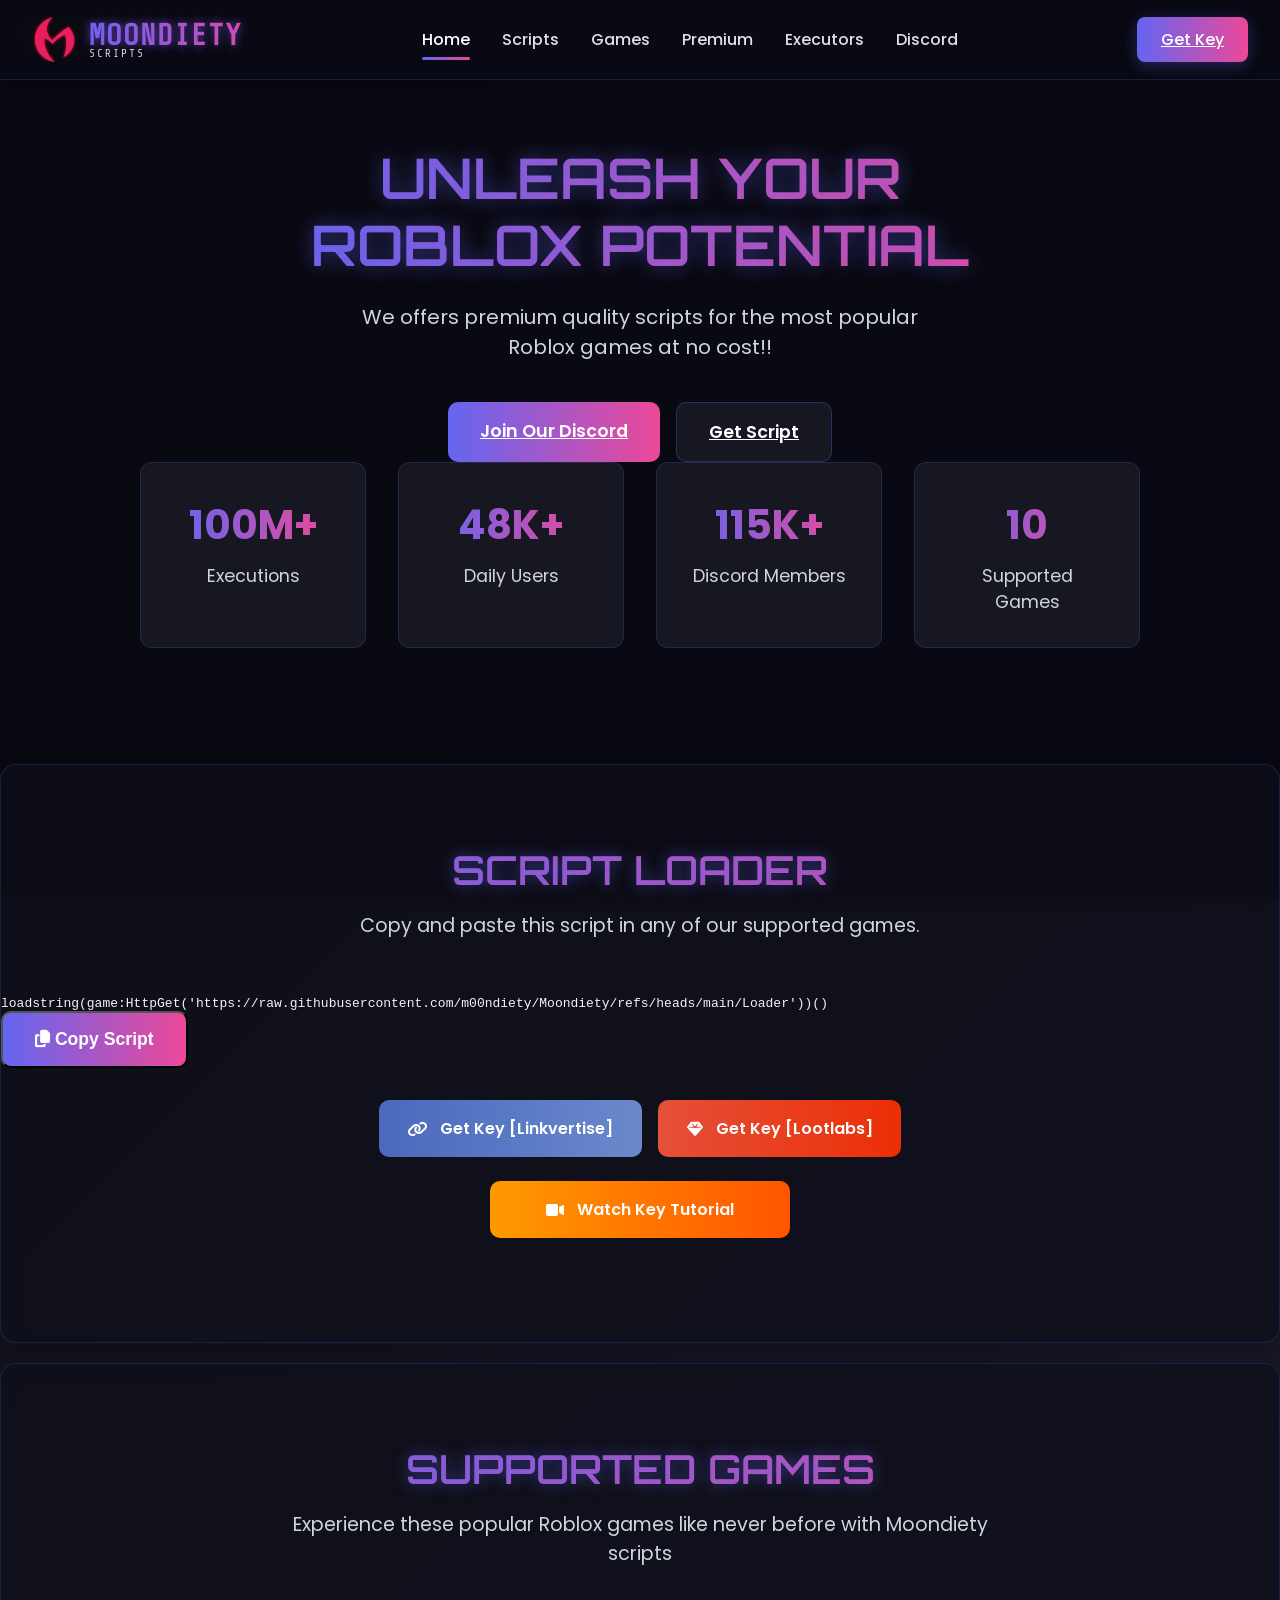
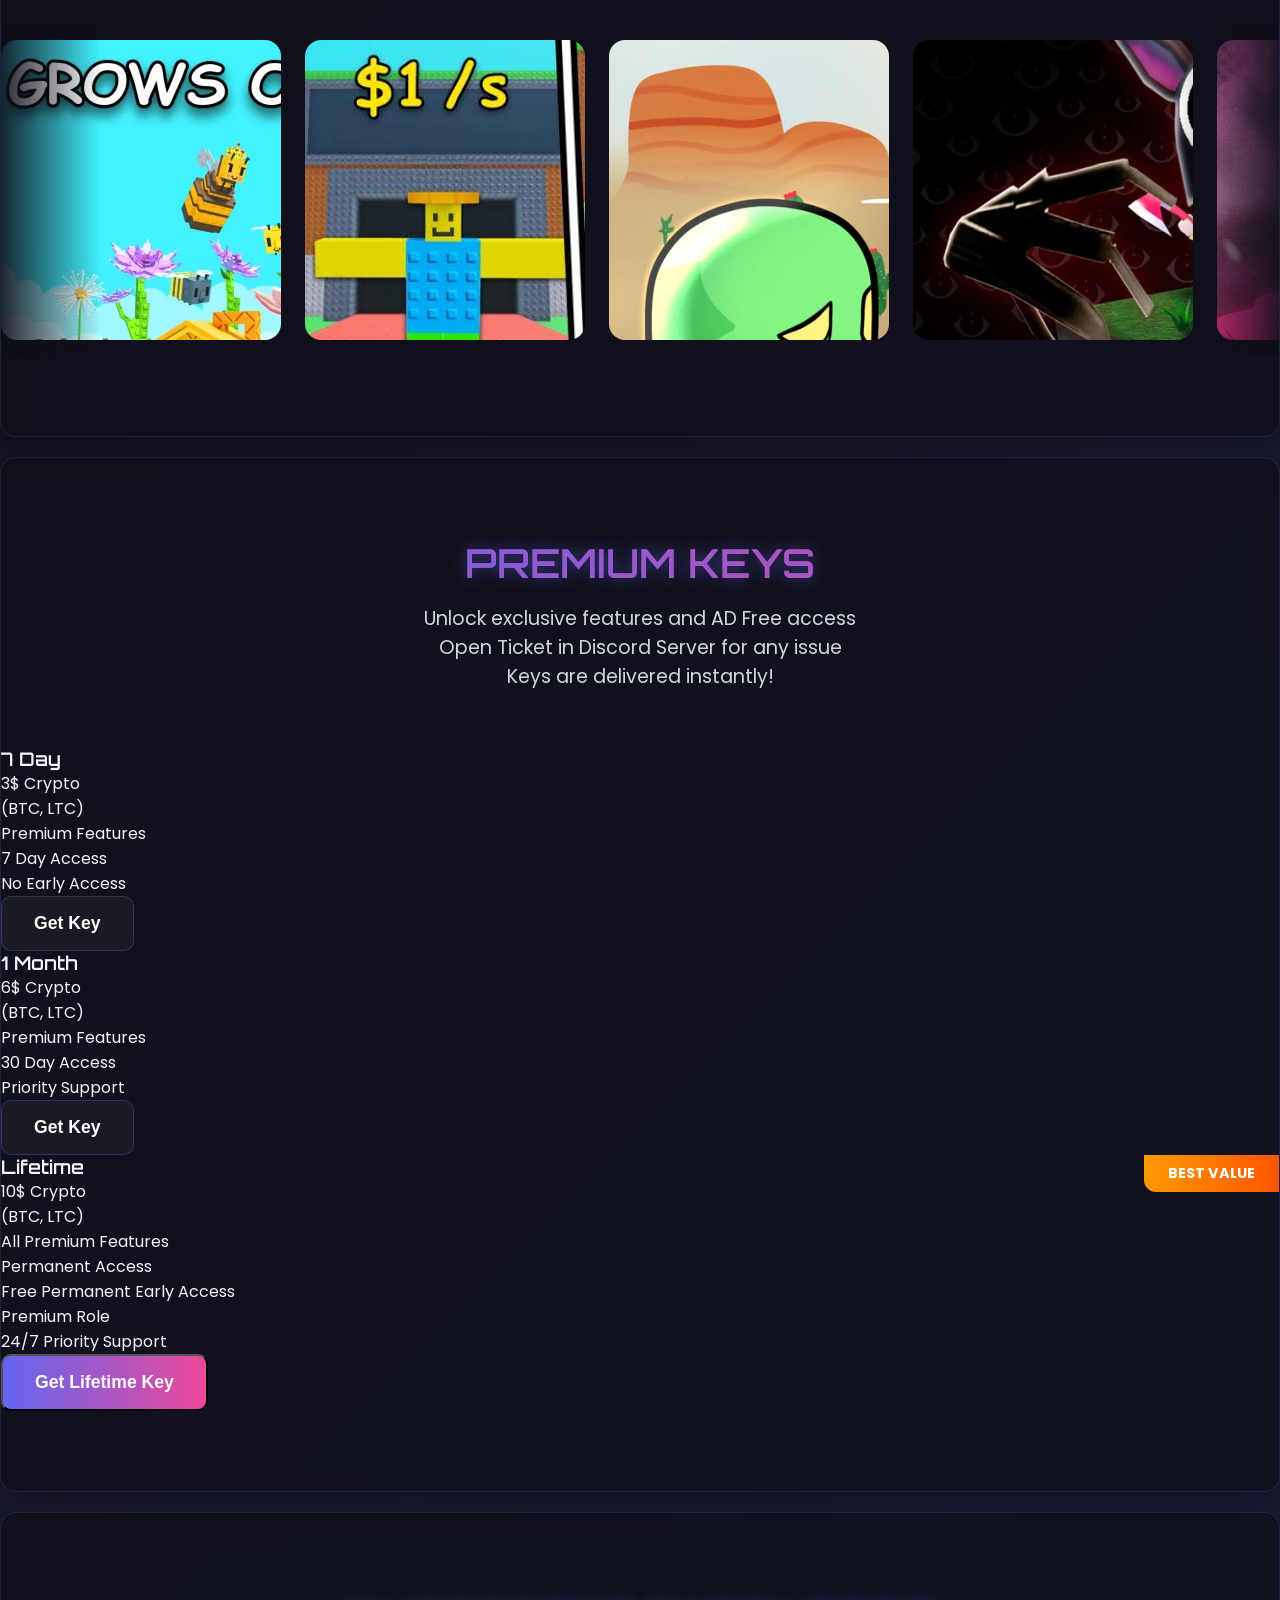
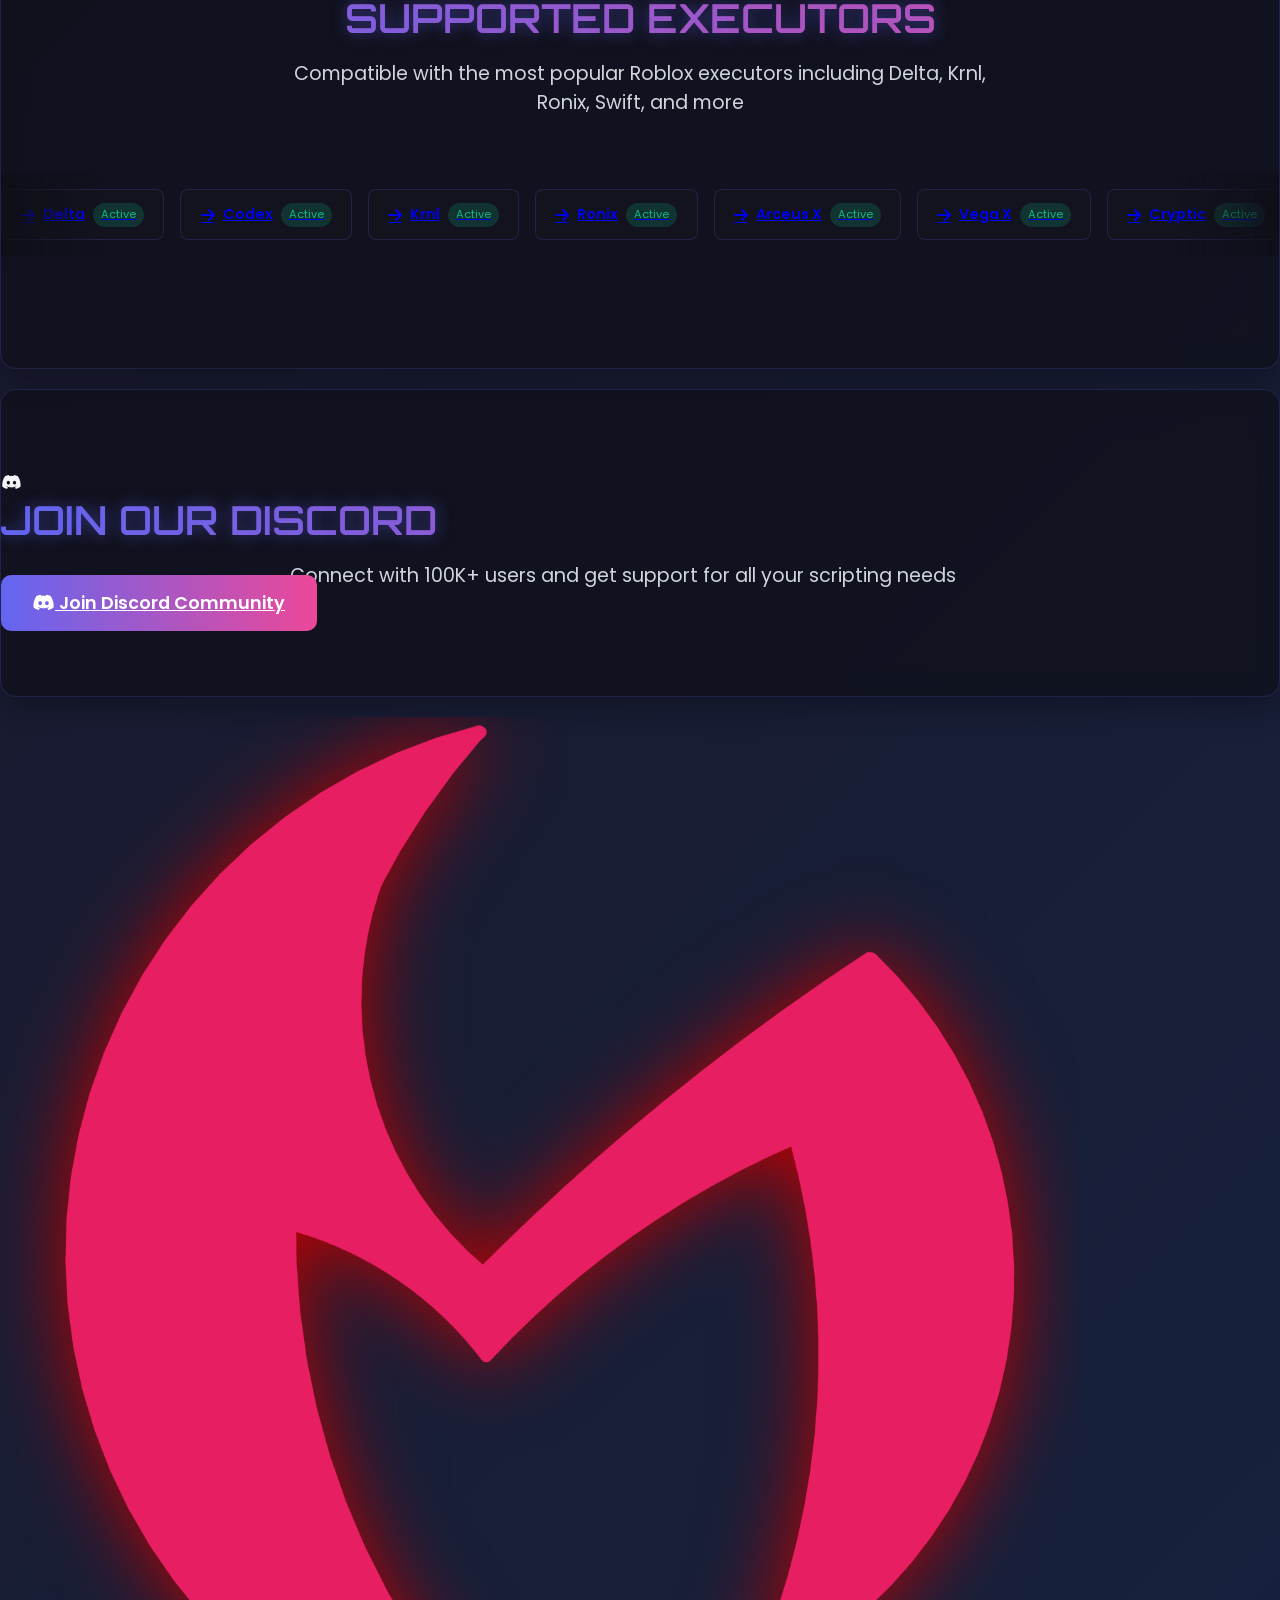
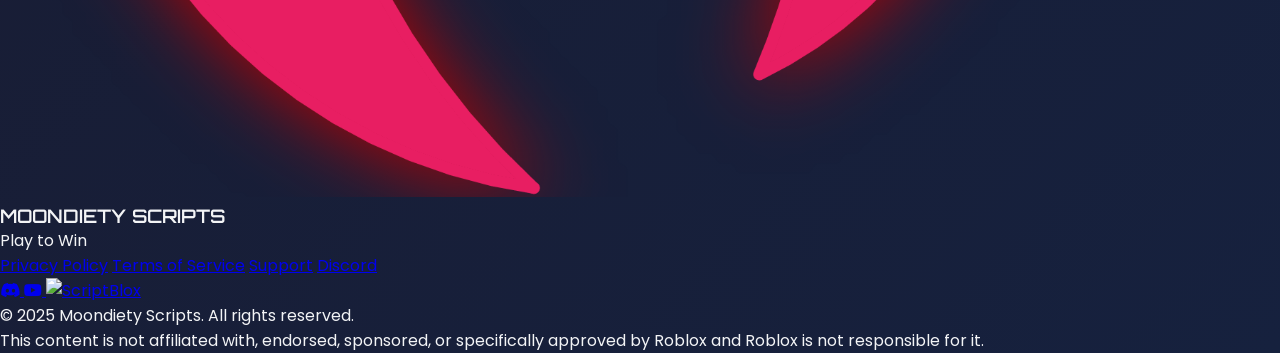
==== commit 871ab799: "Update index.html" ====
--- a/index.html
+++ b/index.html
@@ -1456,7 +1456,7 @@
       <div class="section-header fade-in">
         <h2 class="section-title gradient-text">PREMIUM KEYS</h2>
         <p class="section-subtitle">Unlock exclusive features and AD Free access</p>
-        <p class="section-subtitle">Open Ticket in Discord Server after Purchasing</p>
+        <p class="section-subtitle">Open Ticket in Discord Server for any issue</p>
         <p class="section-subtitle font-bold text-green-400 mt-2">Keys are delivered instantly!</p>
       </div>
       
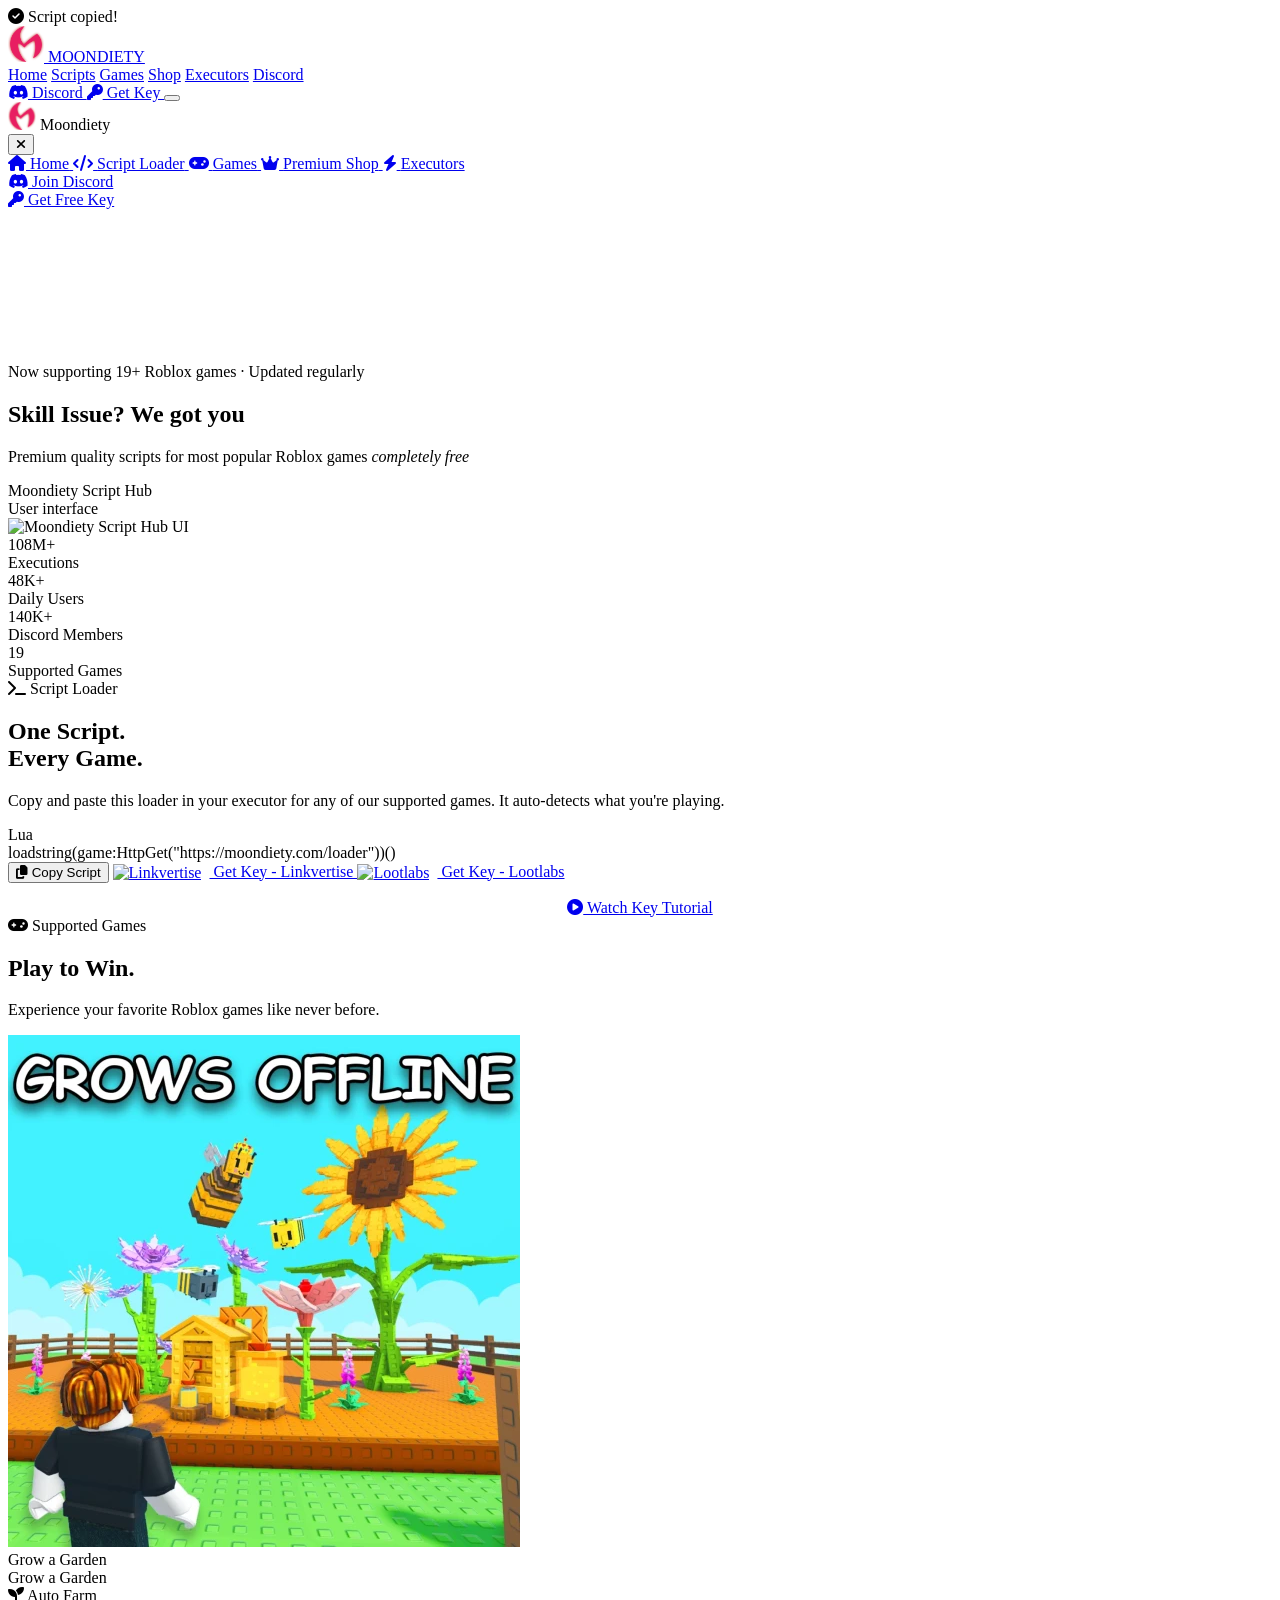
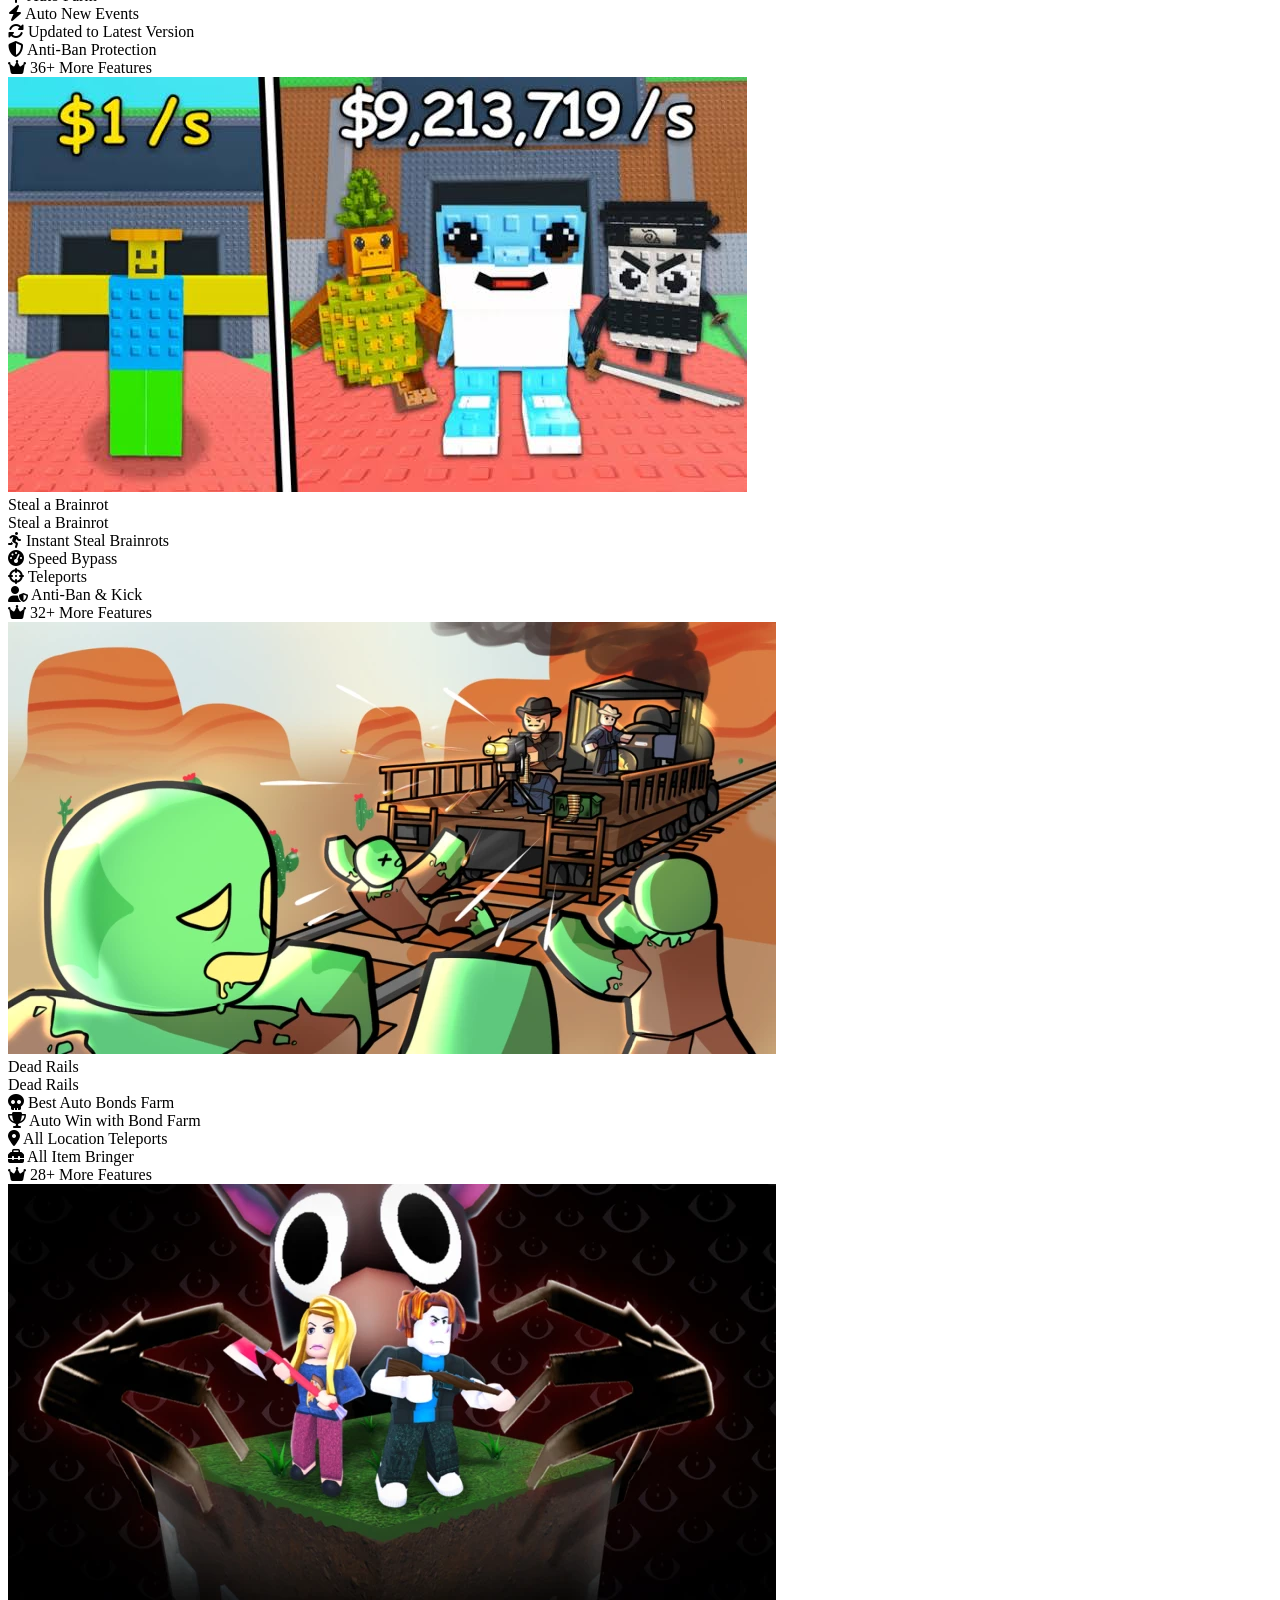
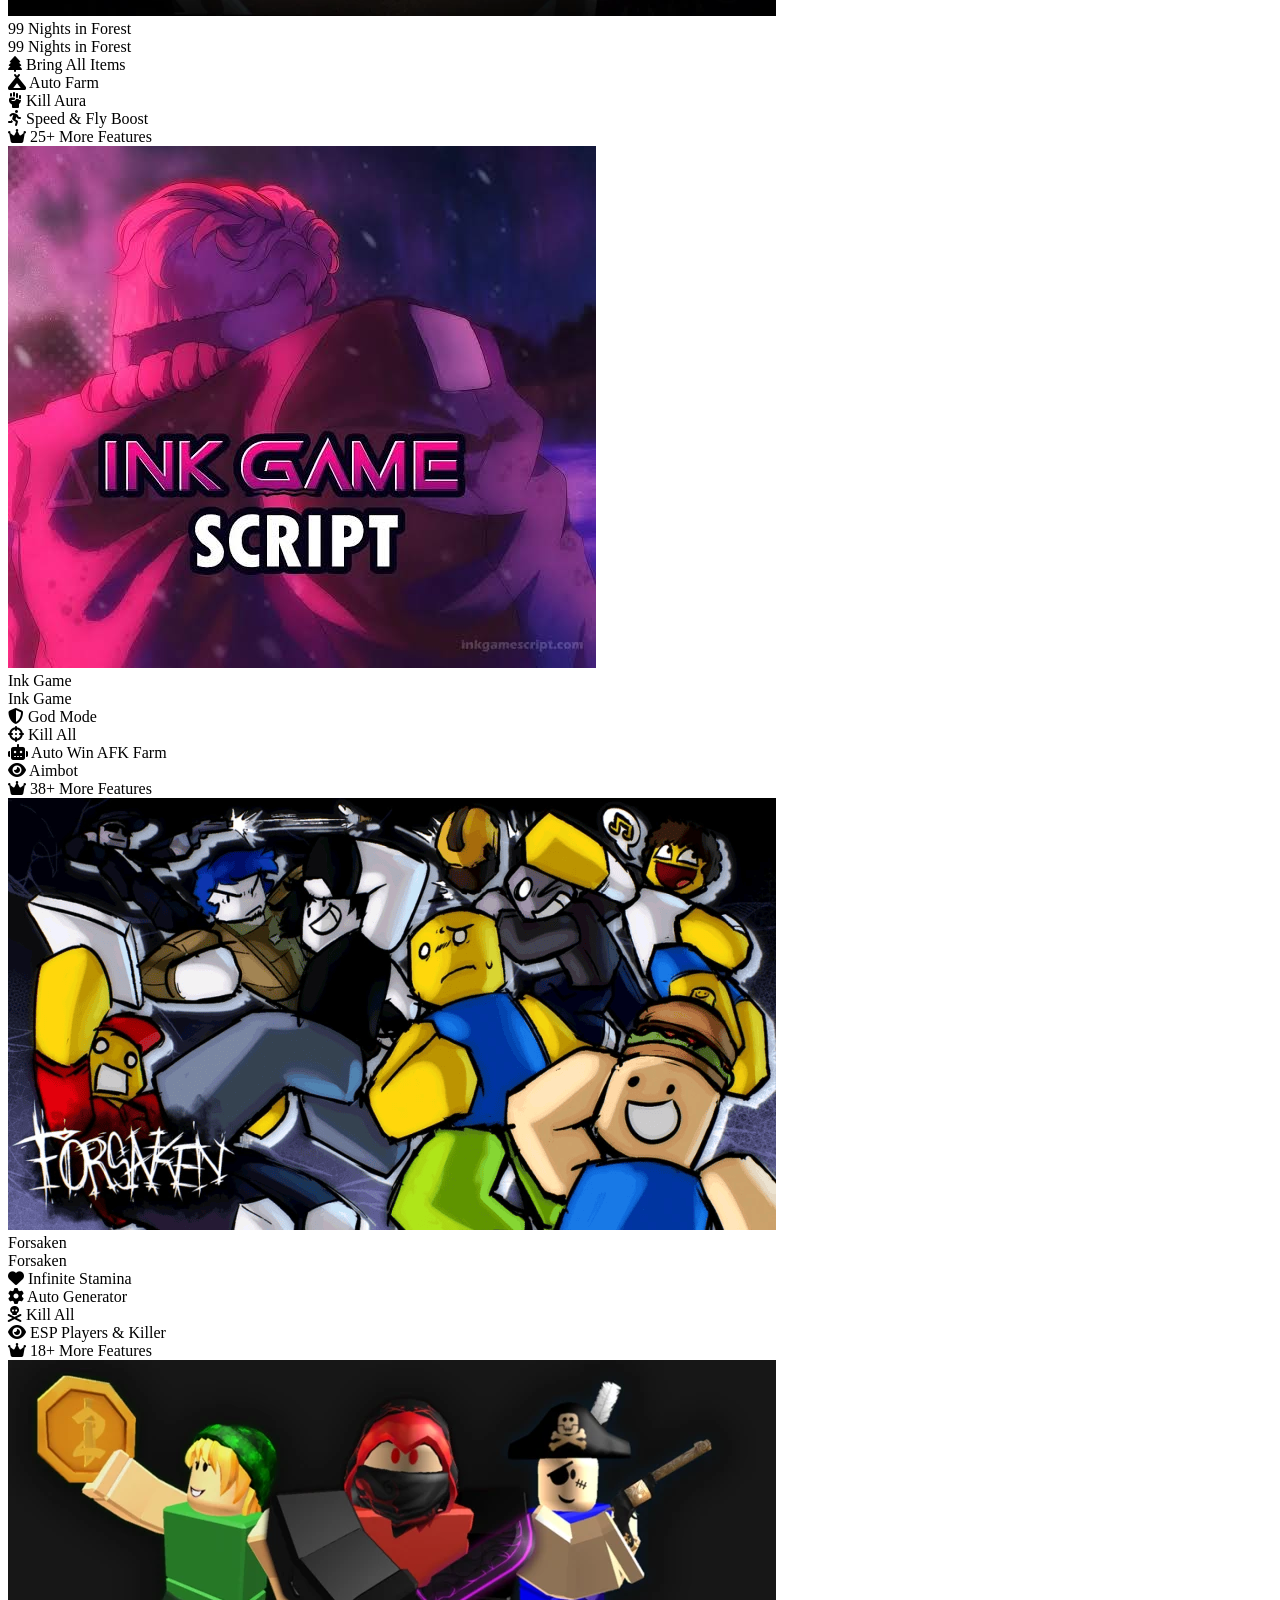
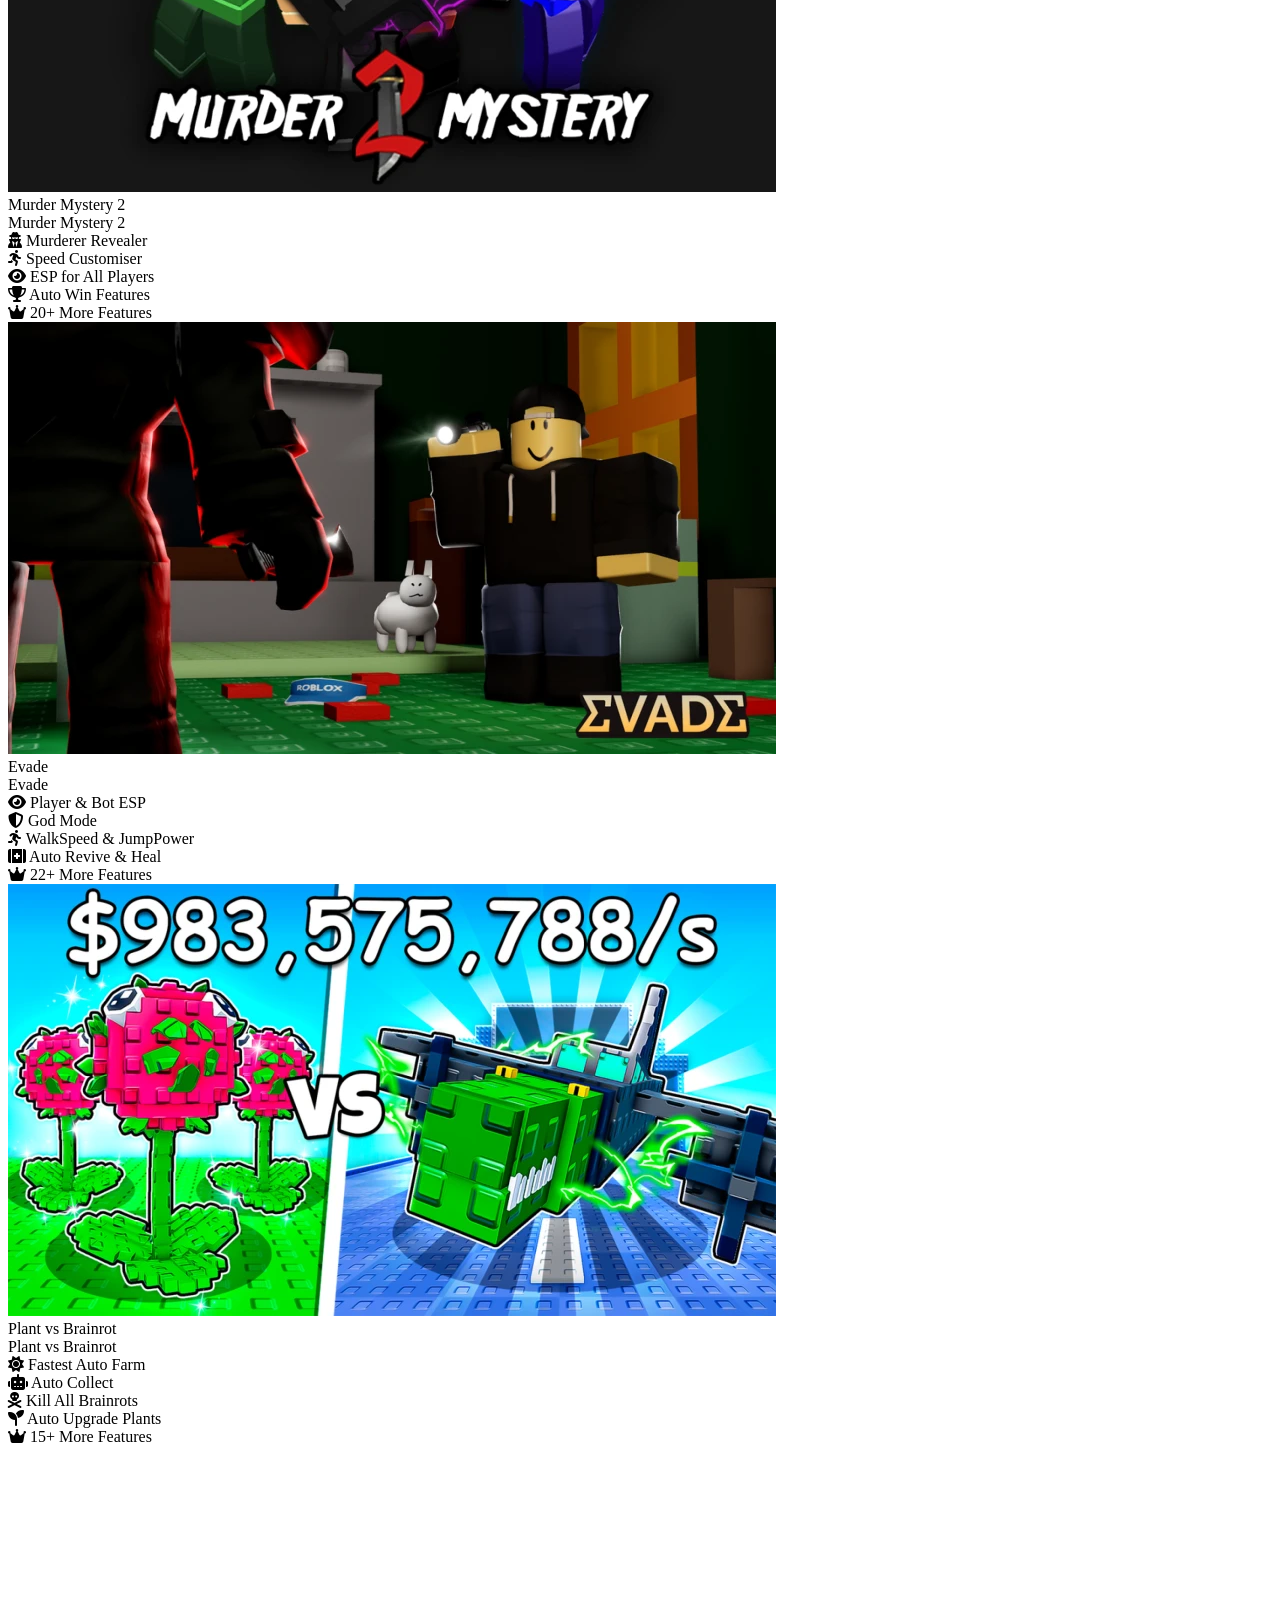
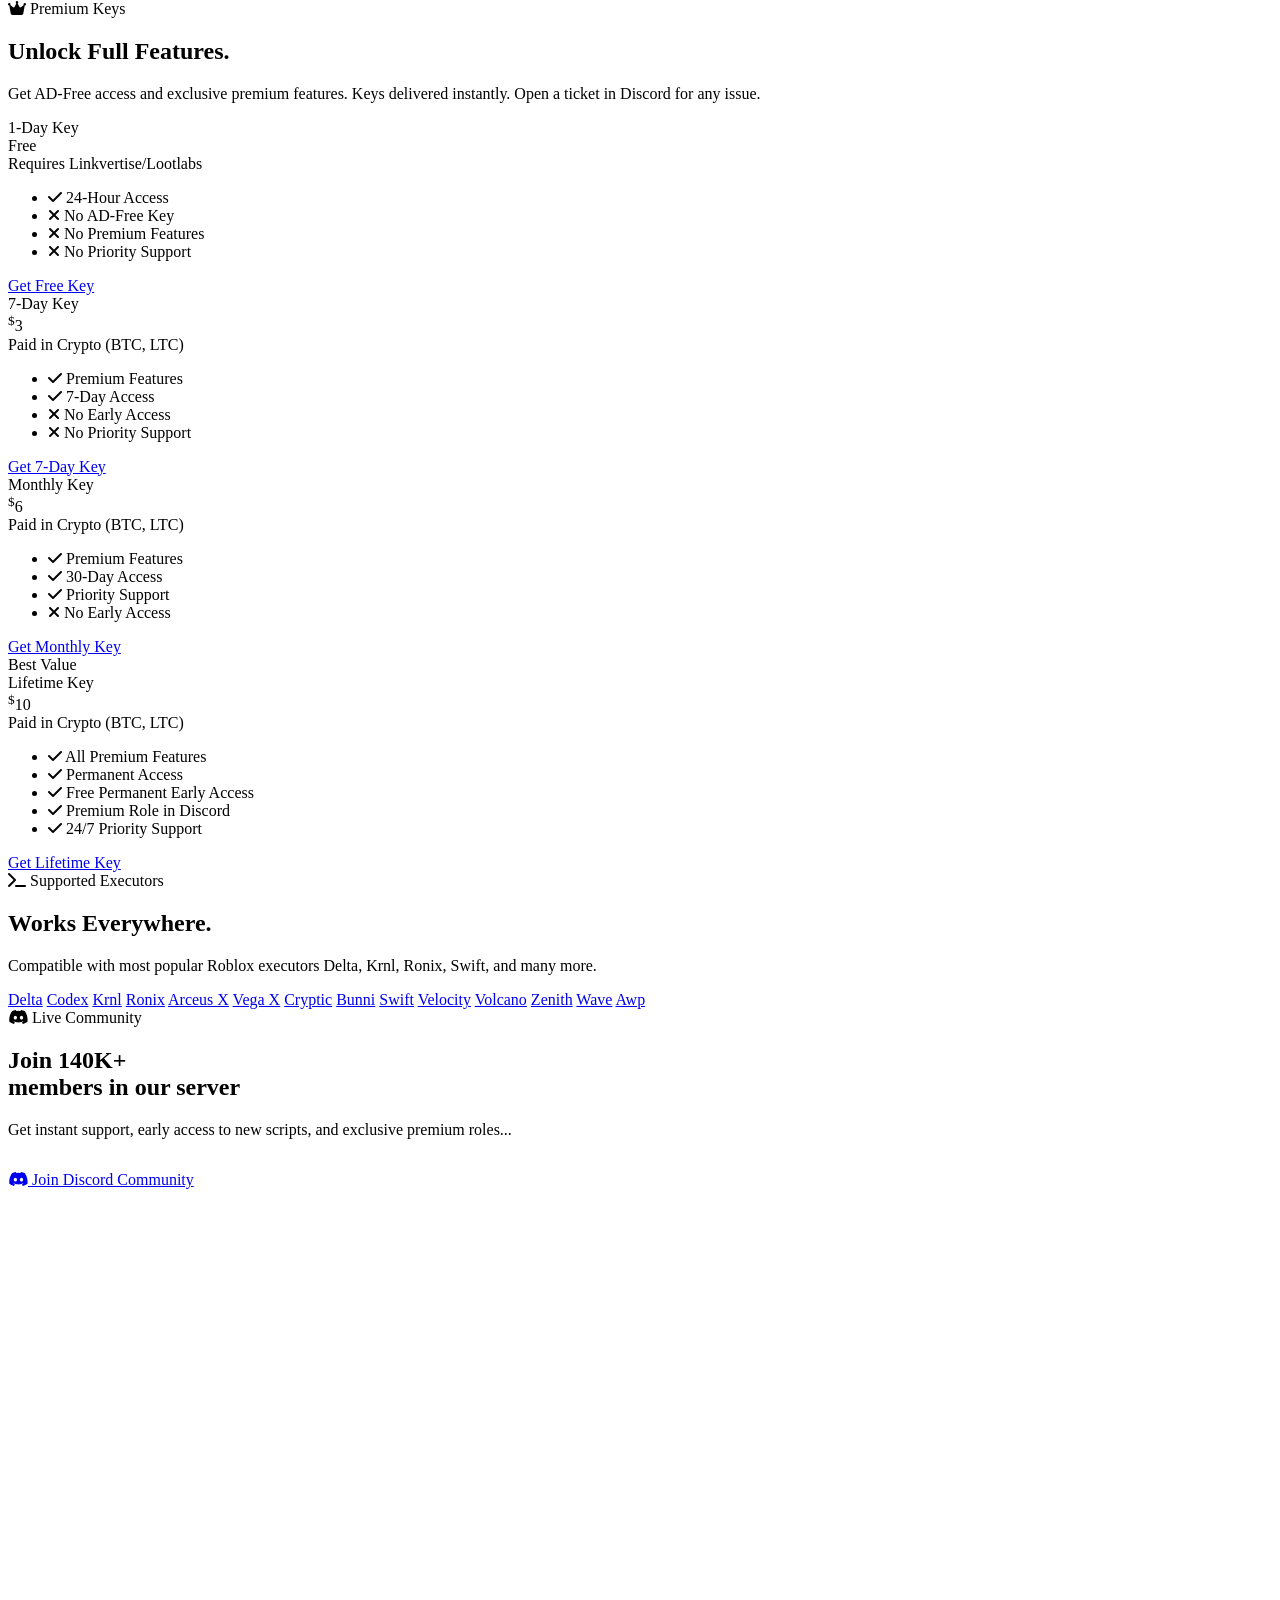
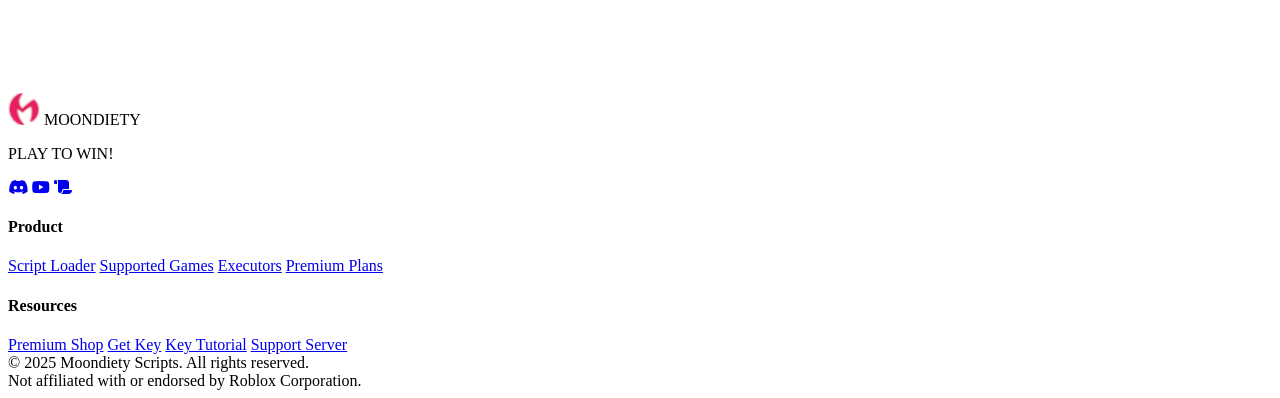
==== commit 0eace610: "Add files via upload" ====
--- a/index.html
+++ b/index.html
@@ -3,1857 +3,534 @@
 <head>
   <meta charset="UTF-8">
   <meta name="viewport" content="width=device-width, initial-scale=1.0">
-  <title>Moondiety Scripts | Best Free Roblox scripts provider</title>
-  
+  <title>Moondiety Scripts | Best Free Roblox Scripts</title>
+  <meta name="description" content="Moondiety offers premium free Roblox scripts for Grow a Garden, Steal a Brainrot, Dead Rails, Murder Mystery 2, and more.">
+  <meta name="keywords" content="moondiety, roblox scripts, free roblox scripts, roblox executor, grow a garden script">
+  <meta name="theme-color" content="#030014">
+  <meta property="og:title" content="Moondiety Scripts | Best Free Roblox Scripts">
+  <meta property="og:description" content="Premium quality scripts for most popular Roblox games completely free.">
+  <meta property="og:image" content="/media/banner.jpg">
+  <meta property="og:type" content="website">
   <link rel="apple-touch-icon" sizes="180x180" href="/media/apple-touch-icon.png">
   <link rel="icon" type="image/svg+xml" href="/media/favicon.svg">
   <link rel="icon" type="image/png" sizes="96x96" href="/media/favicon-96x96.png">
   <link rel="shortcut icon" href="/media/favicon.ico">
   <link rel="manifest" href="/media/site.webmanifest">
-  <meta name="apple-mobile-web-app-title" content="Moondiety">
-  <meta name="msapplication-TileColor" content="#6366f1">
-  <meta name="theme-color" content="#0f0f15">
-
-  <meta name="description" content="Moondiety offers the best free Roblox scripts for popular games like Grow a Garden, Steal a Brainrot, Dead Rails, Murder Mystery 2, and more. Compatible with Delta, Krnl, Ronix, Swift, and other executors.">
-  <meta name="keywords" content="moondiety, moondiety scripts, roblox scripts, roblox hacks, free roblox scripts, roblox executor, delta executor, krnl, ronix, swift, snypse x, lunor hub, speed hub, grow a garden script, steal a brainrot script, dead rails script, murder mystery 2 script, 99 nights in the forest script, ink game script, forsaken script">
-  <script src="https://cdn.tailwindcss.com"></script>
-  <link rel="stylesheet" href="https://cdnjs.cloudflare.com/ajax/libs/font-awesome/6.4.0/css/all.min.css">
-  <link href="https://fonts.googleapis.com/css2?family=Poppins:wght@300;400;500;600;700&family=Orbitron:wght@400;500;600;700&family=Share+Tech+Mono&display=swap" rel="stylesheet">
-  <style>
-    :root {
-      --primary: #8b5cf6;
-      --secondary: #ec4899;
-      --accent-blue: #6366f1;
-      --accent-pink: #ec4899;
-      --dark: #0f0f15;
-      --darker: #080811;
-      --light: #f3f4f6;
-      --nav-height: 80px;
-    }
-    
-    * {
-      margin: 0;
-      padding: 0;
-      box-sizing: border-box;
-    }
-    
-    body {
-      font-family: 'Poppins', sans-serif;
-      color: var(--light);
-      overflow-x: hidden;
-      min-height: 100vh;
-      background: linear-gradient(135deg, #0f0f15 0%, #1a1a2e 50%, #16213e 100%);
-    }
-    
-    #bg-video {
-      position: fixed;
-      top: 0;
-      left: 0;
-      width: 100%;
-      height: 100%;
-      object-fit: cover;
-      z-index: -2;
-      opacity: 0.4;
-    }
-    
-    body::before {
-      content: '';
-      position: fixed;
-      top: 0;
-      left: 0;
-      width: 100%;
-      height: 100%;
-      background: rgba(8, 8, 17, 0.85);
-      z-index: -1;
-    }
-    
-    h1, h2, h3, h4, h5 {
-      font-family: 'Orbitron', sans-serif;
-      font-weight: 600;
-    }
-    
-    @keyframes float {
-      0% { transform: translateY(0px); }
-      50% { transform: translateY(-15px); }
-      100% { transform: translateY(0px); }
-    }
-    
-    @keyframes pulse {
-      0% { box-shadow: 0 0 0 0 rgba(99, 102, 241, 0.7); }
-      70% { box-shadow: 0 0 0 15px rgba(99, 102, 241, 0); }
-      100% { box-shadow: 0 0 0 0 rgba(99, 102, 241, 0); }
-    }
-    
-    @keyframes fadeInUp {
-      from {
-        opacity: 0;
-        transform: translateY(30px);
-      }
-      to {
-        opacity: 1;
-        transform: translateY(0);
-      }
-    }
-    
-    @keyframes slideIn {
-      from {
-        opacity: 0;
-        transform: translateY(-20px);
-      }
-      to {
-        opacity: 1;
-        transform: translateY(0);
-      }
-    }
-    
-    @keyframes gradient {
-      0% { background-position: 0% 50%; }
-      50% { background-position: 100% 50%; }
-      100% { background-position: 0% 50%; }
-    }
-    
-    @keyframes shine {
-      to {
-        background-position: 200% center;
-      }
-    }
-    
-    @keyframes terminalTyping {
-      0% { width: 0; }
-      100% { width: 100%; }
-    }
-    
-    @keyframes terminalCursor {
-      0%, 100% { opacity: 0; }
-      50% { opacity: 1; }
-    }
-    
-    @keyframes glow {
-      0% { text-shadow: 0 0 5px #8b5cf6, 0 0 10px #8b5cf6; }
-      50% { text-shadow: 0 0 20px #8b5cf6, 0 0 30px #8b5cf6; }
-      100% { text-shadow: 0 0 5px #8b5cf6, 0 0 10px #8b5cf6; }
-    }
-    
-    @keyframes auto-scroll {
-      0% {
-        transform: translateX(0);
-      }
-      100% {
-        transform: translateX(calc(-100% - 1.5rem));
-      }
-    }
-    
-    @keyframes live-pulse {
-      0%, 100% { transform: scale(1); }
-      50% { transform: scale(1.05); }
-    }
-    
-    @keyframes live-shadow {
-      0%, 100% { 
-        box-shadow: 0 5px 20px rgba(99, 102, 102, 241, 0.4),
-                  0 0 0 0 rgba(99, 102, 241, 0.5);
-      }
-      50% { 
-        box-shadow: 0 8px 25px rgba(99, 102, 241, 0.5),
-                  0 0 0 10px rgba(99, 102, 241, 0);
-      }
-    }
-    
-    .float { 
-      animation: float 4s ease-in-out infinite;
-      filter: drop-shadow(0 10px 15px rgba(99, 102, 241, 0.3));
-    }
-    
-    .glow {
-      animation: glow 2s infinite;
-    }
-    
-    .gradient-text {
-      background: linear-gradient(90deg, var(--accent-blue), var(--accent-pink));
-      -webkit-background-clip: text;
-      -webkit-text-fill-color: transparent;
-      text-shadow: 0 2px 4px rgba(0,0,0,0.1);
-    }
-    
-    .section-bg {
-      background: rgba(15, 15, 25, 0.7);
-      backdrop-filter: blur(10px);
-      border-radius: 16px;
-      border: 1px solid rgba(99, 102, 241, 0.2);
-      box-shadow: 0 10px 30px rgba(0, 0, 0, 0.3);
-      margin: 20px auto;
-      max-width: 1400px;
-    }
-    
-    
-    nav {
-      position: fixed;
-      top: 0;
-      width: 100%;
-      z-index: 1000;
-      background: rgba(10, 10, 20, 0.95);
-      backdrop-filter: blur(10px);
-      box-shadow: 0 5px 30px rgba(0, 0, 0, 0.3);
-      border-bottom: 1px solid rgba(99, 102, 241, 0.2);
-      height: var(--nav-height);
-    }
-    
-    .nav-container {
-      display: flex;
-      justify-content: space-between;
-      align-items: center;
-      height: 100%;
-      padding: 0 2rem;
-      max-width: 1400px;
-      margin: 0 auto;
-    }
-    
-    .nav-logo {
-      display: flex;
-      align-items: center;
-      gap: 12px;
-      cursor: pointer;
-    }
-    
-    .nav-logo img {
-      height: 45px;
-      animation: float 4s ease-in-out infinite;
-    }
-    
-    .nav-logo-text {
-      display: flex;
-      flex-direction: column;
-    }
-    
-    .nav-logo-title {
-      font-size: 1.8rem;
-      font-weight: 700;
-      letter-spacing: 1px;
-      text-transform: uppercase;
-      background: linear-gradient(90deg, var(--accent-blue), var(--accent-pink));
-      -webkit-background-clip: text;
-      -webkit-text-fill-color: transparent;
-      font-family: 'Share Tech Mono', monospace;
-      text-shadow: 0 0 10px rgba(139, 92, 246, 0.7);
-    }
-    
-    .nav-logo-subtitle {
-      font-size: 0.7rem;
-      color: #d1d5db;
-      letter-spacing: 2px;
-      text-transform: uppercase;
-      margin-top: -5px;
-      font-family: 'Share Tech Mono', monospace;
-    }
-    
-    .nav-links {
-      display: flex;
-      gap: 2rem;
-    }
-    
-    .nav-link {
-      position: relative;
-      padding: 0.5rem 0;
-      color: #e0e0e0;
-      font-weight: 500;
-      text-decoration: none;
-      transition: all 0.3s ease;
-      overflow: hidden;
-    }
-    
-    .nav-link::before {
-      content: '';
-      position: absolute;
-      bottom: 0;
-      left: 0;
-      width: 0;
-      height: 3px;
-      background: linear-gradient(90deg, var(--accent-blue), var(--accent-pink));
-      border-radius: 3px;
-      transition: width 0.4s cubic-bezier(0.165, 0.84, 0.44, 1);
-    }
-    
-    .nav-link:hover {
-      color: white;
-    }
-    
-    .nav-link:hover::before {
-      width: 100%;
-    }
-    
-    .nav-link.active {
-      color: white;
-    }
-    
-    .nav-link.active::before {
-      width: 100%;
-      background: linear-gradient(90deg, var(--accent-blue), var(--accent-pink));
-    }
-    
-    .nav-actions {
-      display: flex;
-      gap: 1rem;
-    }
-    
-    .nav-btn {
-      padding: 0.6rem 1.5rem;
-      border-radius: 8px;
-      font-weight: 500;
-      transition: all 0.3s ease;
-      position: relative;
-      overflow: hidden;
-    }
-    
-    .nav-btn::before {
-      content: '';
-      position: absolute;
-      top: 0;
-      left: -100%;
-      width: 100%;
-      height: 100%;
-      background: linear-gradient(90deg, transparent, rgba(255,255,255,0.2), transparent);
-      transition: 0.5s;
-    }
-    
-    .nav-btn:hover::before {
-      left: 100%;
-    }
-    
-    .nav-btn-primary {
-      background: linear-gradient(90deg, var(--accent-blue), var(--accent-pink));
-      color: white;
-      box-shadow: 0 4px 15px rgba(99, 102, 241, 0.3);
-    }
-    
-    .nav-btn-primary:hover {
-      transform: translateY(-3px);
-      box-shadow: 0 6px 20px rgba(99, 102, 241, 0.4);
-    }
-    
-    .mobile-menu-btn {
-      display: none;
-      background: none;
-      border: none;
-      color: white;
-      font-size: 1.5rem;
-      cursor: pointer;
-    }
-    
-    .mobile-menu {
-      position: fixed;
-      top: var(--nav-height);
-      left: 0;
-      width: 100%;
-      background: rgba(15, 15, 25, 0.95);
-      backdrop-filter: blur(10px);
-      padding: 1rem 0;
-      transform: translateY(-100%);
-      transition: transform 0.4s ease;
-      z-index: 999;
-    }
-    
-    .mobile-menu.active {
-      transform: translateY(0);
-    }
-    
-    .mobile-menu a {
-      display: block;
-      padding: 1rem 2rem;
-      color: #e0e0e0;
-      text-decoration: none;
-      transition: all 0.3s ease;
-      border-bottom: 1px solid rgba(99, 102, 241, 0.1);
-    }
-    
-    .mobile-menu a:hover {
-      background: rgba(99, 102, 241, 0.1);
-      color: white;
-    }
-    
-    /* Executor Cards */
-    .executor-grid {
-      display: grid;
-      grid-template-columns: repeat(auto-fill, minmax(180px, 1fr));
-      gap: 1.5rem;
-    }
-    
-    .executor-card {
-      background: rgba(20, 20, 30, 0.7);
-      border: 1px solid rgba(99, 102, 241, 0.2);
-      border-radius: 12px;
-      padding: 1.5rem;
-      text-align: center;
-      transition: all 0.4s cubic-bezier(0.165, 0.84, 0.44, 1);
-      position: relative;
-      overflow: hidden;
-      backdrop-filter: blur(5px);
-    }
-    
-    .executor-card::before {
-      content: '';
-      position: absolute;
-      top: -2px;
-      left: -2px;
-      right: -2px;
-      bottom: -2px;
-      background: linear-gradient(45deg, var(--accent-blue), transparent, var(--accent-pink));
-      z-index: -1;
-      opacity: 0;
-      transition: opacity 0.4s ease;
-    }
-    
-    .executor-card:hover {
-      transform: translateY(-8px);
-      box-shadow: 0 10px 25px rgba(0, 0, 0, 0.4);
-      border-color: transparent;
-    }
-    
-    .executor-card:hover::before {
-      opacity: 1;
-    }
-    
-    .executor-icon {
-      font-size: 2.5rem;
-      margin-bottom: 1rem;
-      color: var(--accent-blue);
-      transition: all 0.4s ease;
-    }
-    
-    .executor-card:hover .executor-icon {
-      color: white;
-      transform: scale(1.2);
-    }
-    
-    .executor-name {
-      font-weight: 600;
-      font-size: 1.1rem;
-      margin-bottom: 0.5rem;
-    }
-    
-    .executor-status {
-      font-size: 0.85rem;
-      padding: 0.2rem 0.5rem;
-      border-radius: 20px;
-      display: inline-block;
-    }
-    
-    .status-active {
-      background: rgba(16, 185, 129, 0.2);
-      color: #10b981;
-    }
-    
-    
-    .hero {
-      padding-top: calc(var(--nav-height) + 4rem);
-      padding-bottom: 6rem;
-      position: relative;
-    }
-    
-    .hero-content {
-      max-width: 800px;
-      margin: 0 auto;
-      text-align: center;
-    }
-    
-    .hero h1 {
-      font-size: 3.5rem;
-      line-height: 1.2;
-      margin-bottom: 1.5rem;
-      text-shadow: 0 0 20px rgba(99, 102, 241, 0.5);
-    }
-    
-    .hero p {
-      font-size: 1.25rem;
-      color: #d1d5db;
-      margin-bottom: 2.5rem;
-      max-width: 600px;
-      margin-left: auto;
-      margin-right: auto;
-    }
-    
-    .hero-btns {
-      display: flex;
-      gap: 1rem;
-      justify-content: center;
-    }
-    
-    .hero-btn {
-      padding: 1rem 2rem;
-      border-radius: 10px;
-      font-weight: 600;
-      font-size: 1.1rem;
-      transition: all 0.3s ease;
-      position: relative;
-      overflow: hidden;
-    }
-    
-    .hero-btn::before {
-      content: '';
-      position: absolute;
-      top: 0;
-      left: -100%;
-      width: 100%;
-      height: 100%;
-      background: linear-gradient(90deg, transparent, rgba(255,255,255,0.2), transparent);
-      transition: 0.5s;
-    }
-    
-    .hero-btn:hover::before {
-      left: 100%;
-    }
-    
-    .hero-btn-primary {
-      background: linear-gradient(90deg, var(--accent-blue), var(--accent-pink));
-      color: white;
-      box-shadow: 0 5px 20px rgba(99, 102, 102, 241, 0.4);
-    }
-    
-    .hero-btn-primary:hover {
-      transform: translateY(-5px);
-      box-shadow: 0 8px 25px rgba(99, 102, 241, 0.5);
-    }
-    
-    .hero-btn-live {
-      background: linear-gradient(90deg, var(--accent-blue), var(--accent-pink));
-      color: white;
-      animation: live-pulse 2s infinite, live-shadow 2s infinite;
-    }
-    
-    .hero-btn-secondary {
-      background: rgba(30, 30, 40, 0.7);
-      color: white;
-      border: 1px solid rgba(99, 102, 241, 0.3);
-    }
-    
-    .hero-btn-secondary:hover {
-      background: rgba(40, 40, 50, 0.8);
-      transform: translateY(-3px);
-    }
-    
-    
-    .fade-in {
-      animation: fadeInUp 0.8s ease-out forwards;
-      opacity: 0;
-    }
-    
-    .slide-in {
-      animation: slideIn 0.6s ease-out forwards;
-      opacity: 0;
-    }
-    
-    .delay-1 { animation-delay: 0.1s; }
-    .delay-2 { animation-delay: 0.2s; }
-    .delay-3 { animation-delay: 0.3s; }
-    .delay-4 { animation-delay: 0.4s; }
-    
-    /* Section Styling */
-    section {
-      padding: 5rem 0;
-    }
-    
-    .section-header {
-      text-align: center;
-      margin-bottom: 3.5rem;
-    }
-    
-    .section-title {
-      font-size: 2.5rem;
-      margin-bottom: 1rem;
-      text-shadow: 0 0 15px rgba(99, 102, 241, 0.5);
-    }
-    
-    .section-subtitle {
-      color: #d1d5db;
-      font-size: 1.2rem;
-      max-width: 700px;
-      margin: 0 auto;
-    }
-    
-    
-    .stats-grid {
-      display: grid;
-      grid-template-columns: repeat(auto-fit, minmax(200px, 1fr));
-      gap: 2rem;
-      max-width: 1000px;
-      margin: 0 auto;
-    }
-    
-    .stat-card {
-      background: rgba(30, 30, 40, 0.7);
-      border: 1px solid rgba(99, 102, 241, 0.2);
-      border-radius: 12px;
-      padding: 2rem;
-      text-align: center;
-      transition: all 0.3s ease;
-    }
-    
-    .stat-card:hover {
-      transform: translateY(-5px);
-      box-shadow: 0 10px 25px rgba(0, 0, 0, 0.3);
-    }
-    
-    .stat-value {
-      font-size: 2.5rem;
-      font-weight: 700;
-      margin-bottom: 0.5rem;
-      background: linear-gradient(90deg, var(--accent-blue), var(--accent-pink));
-      -webkit-background-clip: text;
-      -webkit-text-fill-color: transparent;
-    }
-    
-    .stat-label {
-      color: #d1d5db;
-      font-size: 1.1rem;
-    }
-    
-    
-    .key-buttons {
-      display: flex;
-      flex-wrap: wrap;
-      gap: 1rem;
-      justify-content: center;
-      margin-top: 2rem;
-    }
-    
-    .key-btn {
-      display: flex;
-      align-items: center;
-      gap: 0.8rem;
-      padding: 1rem 1.8rem;
-      border-radius: 10px;
-      font-weight: 600;
-      transition: all 0.3s ease;
-      text-decoration: none;
-      position: relative;
-      overflow: hidden;
-    }
-    
-    .key-btn::before {
-      content: '';
-      position: absolute;
-      top: 0;
-      left: -100%;
-      width: 100%;
-      height: 100%;
-      background: linear-gradient(90deg, transparent, rgba(255,255,255,0.3), transparent);
-      transition: 0.5s;
-    }
-    
-    .key-btn:hover::before {
-      left: 100%;
-    }
-    
-    .key-btn-linkvertise {
-      background: linear-gradient(90deg, #4a69bd, #6a89cc);
-      color: white;
-    }
-    
-    .key-btn-lootlabs {
-      background: linear-gradient(90deg, #e55039, #eb2f06);
-      color: white;
-    }
-    
-    .key-btn:hover {
-      transform: translateY(-3px);
-      box-shadow: 0 5px 15px rgba(0, 0, 0, 0.3);
-    }
-    
-    /* Tutorial Button */
-    .tutorial-btn {
-      display: flex;
-      align-items: center;
-      justify-content: center;
-      gap: 0.8rem;
-      padding: 1rem 2rem;
-      border-radius: 10px;
-      font-weight: 600;
-      background: linear-gradient(90deg, #ff9a00, #ff5500);
-      color: white;
-      margin: 1.5rem auto;
-      max-width: 300px;
-      text-decoration: none;
-      transition: all 0.3s ease;
-      position: relative;
-      overflow: hidden;
-    }
-    
-    .tutorial-btn::before {
-      content: '';
-      position: absolute;
-      top: 0;
-      left: -100%;
-      width: 100%;
-      height: 100%;
-      background: linear-gradient(90deg, transparent, rgba(255,255,255,0.3), transparent);
-      transition: 0.5s;
-    }
-    
-    .tutorial-btn:hover::before {
-      left: 100%;
-    }
-    
-    .tutorial-btn:hover {
-      transform: translateY(-3px);
-      box-shadow: 0 5px 15px rgba(255, 106, 0, 0.4);
-    }
-    
-    /* Premium Badge */
-    .best-badge {
-      position: absolute;
-      top: 0;
-      right: 0;
-      background: linear-gradient(90deg, #ff9a00, #ff5500);
-      color: white;
-      padding: 0.5rem 1.5rem;
-      font-weight: 700;
-      border-radius: 0 0 0 12px;
-      font-size: 0.9rem;
-      animation: pulse 2s infinite;
-    }
-    
-    /* Game Cards */
-    .game-card {
-      perspective: 1000px;
-      height: 300px;
-      flex: 0 0 auto;
-      width: 280px;
-      margin-right: 1.5rem;
-    }
-    
-    .game-card-inner {
-      position: relative;
-      width: 100%;
-      height: 100%;
-      transition: transform 0.8s;
-      transform-style: preserve-3d;
-    }
-    
-    .game-card:hover .game-card-inner {
-      transform: rotateY(180deg);
-    }
-    
-    .game-card-front, .game-card-back {
-      position: absolute;
-      width: 100%;
-      height: 100%;
-      -webkit-backface-visibility: hidden;
-      backface-visibility: hidden;
-      border-radius: 16px;
-      overflow: hidden;
-    }
-    
-    .game-card-back {
-      background: linear-gradient(135deg, #1e293b 0%, #0f172a 100%);
-      transform: rotateY(180deg);
-      padding: 20px;
-      display: flex;
-      flex-direction: column;
-      justify-content: center;
-    }
-    
-    .games-scroll-container {
-      position: relative;
-      overflow: hidden;
-      padding: 1rem 0;
-    }
-    
-    .games-scroll-container::before,
-    .games-scroll-container::after {
-      content: '';
-      position: absolute;
-      top: 0;
-      width: 100px;
-      height: 100%;
-      z-index: 2;
-      pointer-events: none;
-    }
-    
-    .games-scroll-container::before {
-      left: 0;
-      background: linear-gradient(90deg, rgba(15, 15, 25, 0.9) 0%, transparent 100%);
-    }
-    
-    .games-scroll-container::after {
-      right: 0;
-      background: linear-gradient(270deg, rgba(15, 15, 25, 0.9) 0%, transparent 100%);
-    }
-    
-    .games-scroll-track {
-      display: flex;
-      animation: auto-scroll 60s linear infinite;
-      width: max-content;
-    }
-    
-    .games-scroll-track.paused {
-      animation-play-state: paused;
-    }
-    
-    .game-title {
-      font-family: 'Orbitron', sans-serif;
-      font-weight: 700;
-      font-size: 1.5rem;
-      letter-spacing: 1px;
-      text-transform: uppercase;
-      background: linear-gradient(90deg, #8b5cf6, #ec4899);
-      -webkit-background-clip: text;
-      -webkit-text-fill-color: transparent;
-      text-shadow: 0 0 10px rgba(139, 92, 246, 0.5);
-      position: relative;
-      display: inline-block;
-      margin-bottom: 5px;
-    }
-    
-    .game-subtitle {
-      font-size: 0.8rem;
-      color: #a0aec0;
-      font-family: 'Share Tech Mono', monospace;
-      letter-spacing: 2px;
-      margin-top: -5px;
-    }
-    
-    .game-title-container {
-      position: relative;
-      padding: 15px 0;
-    }
-    
-    .game-title-container::before {
-      content: '';
-      position: absolute;
-      bottom: 0;
-      left: 0;
-      width: 100%;
-      height: 2px;
-      background: linear-gradient(90deg, transparent, #8b5cf6, transparent);
-    }
-    
-    /* Executors Marquee */
-    .executors-scroll-container {
-      position: relative;
-      overflow: hidden;
-      padding: 1rem 0;
-      margin: 2rem 0;
-    }
-    
-    .executors-scroll-container::before,
-    .executors-scroll-container::after {
-      content: '';
-      position: absolute;
-      top: 0;
-      width: 100px;
-      height: 100%;
-      z-index: 2;
-      pointer-events: none;
-    }
-    
-    .executors-scroll-container::before {
-      left: 0;
-      background: linear-gradient(90deg, rgba(15, 15, 25, 0.9) 0%, transparent 100%);
-    }
-    
-    .executors-scroll-container::after {
-      right: 0;
-      background: linear-gradient(270deg, rgba(15, 15, 25, 0.9) 0%, transparent 100%);
-    }
-    
-    .executors-scroll-track {
-      display: flex;
-      animation: auto-scroll 40s linear infinite;
-      width: max-content;
-    }
-    
-    .executors-scroll-track.paused {
-      animation-play-state: paused;
-    }
-    
-    .executor-marquee-card {
-      background: rgba(20, 20, 30, 0.7);
-      border: 1px solid rgba(99, 102, 241, 0.2);
-      border-radius: 8px;
-      padding: 0.8rem 1.2rem;
-      margin-right: 1rem;
-      display: flex;
-      align-items: center;
-      gap: 0.5rem;
-      transition: all 0.3s ease;
-      flex-shrink: 0;
-    }
-    
-    .executor-marquee-card:hover {
-      transform: translateY(-3px);
-      box-shadow: 0 5px 15px rgba(0, 0, 0, 0.3);
-      border-color: rgba(99, 102, 241, 0.5);
-    }
-    
-    .executor-marquee-name {
-      font-weight: 600;
-      font-size: 0.9rem;
-    }
-    
-    .executor-marquee-status {
-      font-size: 0.7rem;
-      padding: 0.2rem 0.5rem;
-      border-radius: 20px;
-      background: rgba(16, 185, 129, 0.2);
-      color: #10b981;
-    }
-    
-    /* Responsive Design */
-    @media (max-width: 1024px) {
-      .nav-links {
-        display: none;
-      }
-      
-      .mobile-menu-btn {
-        display: block;
-      }
-      
-      .hero h1 {
-        font-size: 2.8rem;
-      }
-      
-      .nav-logo-title {
-        font-size: 1.5rem;
-      }
-    }
-    
-    @media (max-width: 768px) {
-      .hero h1 {
-        font-size: 2.3rem;
-      }
-      
-      .hero-btns {
-        flex-direction: column;
-        align-items: center;
-      }
-      
-      .executor-grid {
-        grid-template-columns: repeat(auto-fill, minmax(150px, 1fr));
-      }
-      
-      .game-card {
-        height: 250px;
-        width: 240px;
-      }
-      
-      .nav-logo-title {
-        font-size: 1.3rem;
-      }
-      
-      .nav-logo-subtitle {
-        font-size: 0.6rem;
-      }
-      
-      .games-scroll-container::before,
-      .games-scroll-container::after,
-      .executors-scroll-container::before,
-      .executors-scroll-container::after {
-        width: 50px;
-      }
-    }
-  </style>
+  <link rel="preconnect" href="https://fonts.googleapis.com">
+  <link rel="preconnect" href="https://fonts.gstatic.com" crossorigin>
+  <link href="https://fonts.googleapis.com/css2?family=Inter:wght@300;400;500;600;700;800;900&family=Space+Grotesk:wght@400;500;600;700&family=Michroma&display=swap" rel="stylesheet">
+  <link rel="stylesheet" href="https://cdnjs.cloudflare.com/ajax/libs/font-awesome/6.5.0/css/all.min.css">
+  <link rel="stylesheet" href="/assets/css/main.css">
+  <link rel="stylesheet" href="/assets/css/animations.css">
 </head>
-<body class="text-white">
-  <!-- Background Video -->
-  <video id="bg-video" autoplay muted loop>
-    <source src="/media/Icon-Animated.mp4" type="video/mp4">
-    Your browser does not support the video tag.
+<body class="dark-theme">
+<div class="scroll-progress" id="scroll-progress"></div>
+<div class="toast" id="toast" role="alert">
+  <i class="toast-icon fas fa-check-circle toast-icon-success"></i>
+  <span class="toast-text">Script copied!</span>
+</div>
+<nav class="navbar" id="navbar">
+  <div class="nav-inner">
+    <a href="/#home" class="nav-logo" aria-label="Moondiety Home">
+      <img src="/media/logo.png" alt="Moondiety Logo" width="36" height="36">
+      <span class="nav-logo-name">MOONDIETY</span>
+    </a>
+    <div class="nav-pill" role="navigation" aria-label="Main navigation">
+      <a href="/#home"      class="nav-link active">Home</a>
+      <a href="/#scripts"   class="nav-link">Scripts</a>
+      <a href="/#games"     class="nav-link">Games</a>
+      <a href="/shop.html"   class="nav-link">Shop</a>
+      <a href="/#executors" class="nav-link">Executors</a>
+      <a href="/#discord"   class="nav-link">Discord</a>
+    </div>
+    <div class="nav-actions">
+      <a href="https://discord.gg/moondiety" target="_blank" rel="noopener" class="nav-login">
+        <i class="fab fa-discord"></i> Discord
+      </a>
+      <a href="/key.html" class="btn-get-key">
+        <i class="fas fa-key"></i> Get Key
+      </a>
+      <button class="hamburger" id="hamburger" aria-label="Toggle menu" aria-expanded="false">
+        <span></span><span></span><span></span>
+      </button>
+    </div>
+  </div>
+</nav>
+<div class="mobile-overlay" id="mobile-overlay"></div>
+<div class="mobile-menu" id="mobile-menu" aria-hidden="true">
+  <div class="mobile-menu-header">
+    <div class="mobile-menu-brand">
+      <img src="/media/logo.png" alt="Moondiety" width="28">
+      <span>Moondiety</span>
+    </div>
+    <button class="mobile-close" id="mobile-close" aria-label="Close menu">
+      <i class="fas fa-times"></i>
+    </button>
+  </div>
+  <div class="mobile-menu-body">
+    <a href="/#home" class="mobile-link">
+      <span class="ml-icon"><i class="fas fa-home"></i></span>
+      <span>Home</span>
+    </a>
+    <a href="/#scripts" class="mobile-link">
+      <span class="ml-icon"><i class="fas fa-code"></i></span>
+      <span>Script Loader</span>
+    </a>
+    <a href="/#games" class="mobile-link">
+      <span class="ml-icon"><i class="fas fa-gamepad"></i></span>
+      <span>Games</span>
+    </a>
+    <a href="/shop.html" class="mobile-link">
+      <span class="ml-icon"><i class="fas fa-crown"></i></span>
+      <span>Premium Shop</span>
+    </a>
+    <a href="/#executors" class="mobile-link">
+      <span class="ml-icon"><i class="fas fa-bolt"></i></span>
+      <span>Executors</span>
+    </a>
+    <div class="mobile-menu-separator"></div>
+    <a href="https://discord.gg/moondiety" target="_blank" rel="noopener" class="mobile-link">
+      <span class="ml-icon"><i class="fab fa-discord"></i></span>
+      <span>Join Discord</span>
+    </a>
+  </div>
+  <div class="mobile-menu-footer">
+    <a href="/key.html" class="btn-lg btn-primary">
+      <i class="fas fa-key"></i> Get Free Key
+    </a>
+  </div>
+</div>
+<section id="home" class="hero">
+  
+  <video class="hero-video-bg" autoplay muted loop playsinline aria-hidden="true">
+    <source src="/media/blackhole.mp4" type="video/mp4">
   </video>
-
-  <!-- Enhanced Navigation -->
-  <nav>
-    <div class="nav-container">
-      <div class="nav-logo" onclick="window.location.href='/home'">
-        <img src="/media/logo.png" alt="Moondiety Logo">
-        <div class="nav-logo-text">
-          <div class="nav-logo-title">MOONDIETY</div>
-          <div class="nav-logo-subtitle">SCRIPTS</div>
-        </div>
-      </div>
-      
-      <div class="nav-links">
-        <a href="#home" class="nav-link active">Home</a>
-        <a href="#scripts" class="nav-link">Scripts</a>
-        <a href="#games" class="nav-link">Games</a>
-        <a href="#premium" class="nav-link">Premium</a>
-        <a href="#executors" class="nav-link">Executors</a>
-        <a href="#discord" class="nav-link">Discord</a>
-      </div>
-      
-      <div class="nav-actions">
-        <a href="/key.html" class="nav-btn nav-btn-primary">Get Key</a>
-      </div>
-      
-      <button class="mobile-menu-btn" id="mobile-menu-btn">
-        <i class="fas fa-bars"></i>
-      </button>
-    </div>
-  </nav>
-
-  <!-- Mobile Menu -->
-  <div class="mobile-menu" id="mobile-menu">
-    <a href="#home">Home</a>
-    <a href="#scripts">Scripts</a>
-    <a href="#games">Games</a>
-    <a href="#premium">Premium</a>
-    <a href="#executors">Executors</a>
-    <a href="#discord">Discord</a>
+  <div class="hero-horizon" aria-hidden="true"></div>
+  <div class="hero-content">
+    <div class="announce-badge">
+      <span class="dot"></span>
+      Now supporting 19+ Roblox games &middot; Updated regularly
+    </div>
+    <h1 class="hero-title">
+      <span class="hero-line-plain">Skill Issue?</span>
+      <span class="line-accent">We got you</span>
+    </h1>
+    <p class="hero-sub">
+      Premium quality scripts for most popular Roblox games
+      <em>completely free</em>
+    </p>
   </div>
 
   
-  <section id="home" class="hero">
-    <div class="container mx-auto px-4">
-      <div class="hero-content slide-in">
-        <h1 class="gradient-text">UNLEASH YOUR <span class="block">ROBLOX POTENTIAL</span></h1>
-        <p class="text-gray-300">We offers premium quality scripts for the most popular Roblox games at no cost!!</p>
-        <div class="hero-btns">
-          <a href="https://discord.gg/moondiety" class="hero-btn hero-btn-live">Join Our Discord</a>
-          <a href="#scripts" class="hero-btn hero-btn-secondary">Get Script</a>
-        </div>
-      </div>
+  <div class="hero-mockup-float" data-anim="fade-up" data-delay="200">
+    
+    <div class="hero-mockup-inner">
       
-      <!-- Stats Section -->
-      <div class="stats-grid mt-16 fade-in">
-        <div class="stat-card">
-          <div class="stat-value">100M+</div>
-          <div class="stat-label">Executions</div>
-        </div>
-        
-        <div class="stat-card fade-in delay-1">
-          <div class="stat-value">48K+</div>
-          <div class="stat-label">Daily Users</div>
-        </div>
-        
-        <div class="stat-card fade-in delay-2">
-          <div class="stat-value">115K+</div>
-          <div class="stat-label">Discord Members</div>
-        </div>
-        
-        <div class="stat-card fade-in delay-3">
-          <div class="stat-value">10</div>
-          <div class="stat-label">Supported Games</div>
-        </div>
-      </div>
-    </div>
-  </section>
-
-  <!-- Script Loader Section -->
-  <section id="scripts" class="section-bg">
-    <div class="container mx-auto px-4">
-      <div class="section-header fade-in">
-        <h2 class="section-title gradient-text">SCRIPT LOADER</h2>
-        <p class="section-subtitle">Copy and paste this script in any of our supported games.</p>
+      <div class="mockup-chrome">
+        <div class="mockup-chrome-dots">
+          <span></span><span></span><span></span>
+        </div>
+        <div class="mockup-chrome-title">Moondiety Script Hub</div>
+        <div class="mockup-chrome-badge">User interface</div>
       </div>
       
-      <div class="max-w-3xl mx-auto bg-gray-900 p-6 rounded-xl border border-gray-800 fade-in">
-        <div class="bg-gray-800 rounded-lg p-5 mb-6">
-          <pre class="text-gray-200 overflow-x-auto"><code class="language-lua">loadstring(game:HttpGet('https://raw.githubusercontent.com/m00ndiety/Moondiety/refs/heads/main/Loader'))()</code></pre>
-        </div>
-        
-        <div class="flex flex-wrap justify-center gap-4">
-          <button id="copy-script" class="hero-btn hero-btn-primary w-full sm:w-auto">
-            <i class="fas fa-copy mr-2"></i> Copy Script
-          </button>
-        </div>
-        
-        <div class="key-buttons">
-          <a href="https://ads.luarmor.net/get_key?for=Moondiety_Key_Linkvertise-IHeAAOKIUTol" class="key-btn key-btn-linkvertise">
-            <i class="fas fa-link"></i>
-            <span>Get Key [Linkvertise]</span>
-          </a>
+      <div class="mockup-screen">
+        <img src="/media/uilib.png" alt="Moondiety Script Hub UI" class="hero-mockup-img">
+      </div>
+    </div>
+  </div>
+  <div class="hero-stats">
+    <div class="stat-divider"></div>
+    <div class="hero-stats-row">
+      <div class="hero-stat">
+        <div class="hero-stat-value"><span data-counter data-target="108" data-suffix="M+">108M+</span></div>
+        <div class="hero-stat-label">Executions</div>
+      </div>
+      <div class="hero-stat-sep"></div>
+      <div class="hero-stat">
+        <div class="hero-stat-value"><span data-counter data-target="48" data-suffix="K+">48K+</span></div>
+        <div class="hero-stat-label">Daily Users</div>
+      </div>
+      <div class="hero-stat-sep"></div>
+      <div class="hero-stat">
+        <div class="hero-stat-value"><span data-counter data-target="140" data-suffix="K+">140K+</span></div>
+        <div class="hero-stat-label">Discord Members</div>
+      </div>
+      <div class="hero-stat-sep"></div>
+      <div class="hero-stat">
+        <div class="hero-stat-value"><span data-counter data-target="19" data-suffix="">19</span></div>
+        <div class="hero-stat-label">Supported Games</div>
+      </div>
+    </div>
+  </div>
+</section>
+<section id="scripts">
+  <div class="section">
+    <div data-anim="fade-up">
+      <div class="section-label"><i class="fas fa-terminal"></i> Script Loader</div>
+      <h2 class="section-title">One Script.<br>Every Game.</h2>
+      <p class="section-desc">Copy and paste this loader in your executor for any of our supported games. It auto-detects what you're playing.</p>
+    </div>
+    <div class="loader-wrap" data-anim="fade-up" data-delay="200">
+      <div class="code-block shimmer">
+        <div class="code-block-header">
+          <div class="code-dots">
+            <div class="code-dot code-dot-red"></div>
+            <div class="code-dot code-dot-yellow"></div>
+            <div class="code-dot code-dot-green"></div>
+          </div>
+          <span class="code-lang">Lua</span>
+        </div>
+        <div class="code-content">
           
-          <a href="https://ads.luarmor.net/get_key?for=Moondiety_Key_Lootlabs-LWGKRDAaXqFl" class="key-btn key-btn-lootlabs">
-            <i class="fas fa-gem"></i>
-            <span>Get Key [Lootlabs]</span>
-          </a>
-        </div>
-        
-        <a href="https://moondiety.com/key-tutorial" target="_blank" class="tutorial-btn">
-          <i class="fas fa-video"></i>
-          <span>Watch Key Tutorial</span>
+          <span class="code-func">loadstring</span>(<span class="code-func">game</span>:<span class="code-func">HttpGet</span>(<span class="code-string">"https://moondiety.com/loader"</span>))()
+        </div>
+      </div>
+      <div class="loader-actions">
+        <button class="btn-copy" id="copy-script" aria-label="Copy script to clipboard">
+          <i class="fas fa-copy"></i>
+          <span>Copy Script</span>
+        </button>
+        <a href="https://ads.luarmor.net/get_key?for=Moondiety_Key_Linkvertise-IHeAAOKIUTol" target="_blank" rel="noopener" class="btn-key" id="key-linkvertise">
+          <img src="/media/linkvertise.png" alt="Linkvertise" style="width:16px;height:16px;margin-right:8px;vertical-align:middle;"> Get Key - Linkvertise
         </a>
-      </div>
-    </div>
-  </section>
-
-  <!-- Games Section -->
-  <section id="games" class="section-bg">
-    <div class="container mx-auto px-4">
-      <div class="section-header fade-in">
-        <h2 class="section-title gradient-text">SUPPORTED GAMES</h2>
-        <p class="section-subtitle">Experience these popular Roblox games like never before with Moondiety scripts</p>
-      </div>
-      
-      <div class="games-scroll-container" id="games-scroll-container">
-        <div class="games-scroll-track" id="games-scroll-track">
-          <!-- Grow a Garden -->
-          <div class="game-card fade-in">
-            <div class="game-card-inner">
-              <div class="game-card-front">
-                <img src="/media/gag.png" alt="Grow a Garden" class="w-full h-48 object-cover">
-                <div class="bg-gradient-to-r from-purple-900 to-indigo-900 p-4">
-                  <div class="game-title-container">
-                    <div class="game-title">Grow a Garden</div>
-                    <div class="game-subtitle">// CLICK TO REVEAL FEATURES</div>
-                  </div>
-                </div>
-              </div>
-              <div class="game-card-back">
-                <h3 class="text-xl font-semibold gradient-text mb-4">Grow a Garden Features</h3>
-                <div class="text-left">
-                  <div class="mb-3 flex items-start">
-                    <i class="fas fa-seedling text-purple-400 mt-1 mr-2"></i>
-                    <span>Auto Farm</span>
-                  </div>
-                  <div class="mb-3 flex items-start">
-                    <i class="fas fa-bolt text-purple-400 mt-1 mr-2"></i>
-                    <span>Auto New events</span>
-                  </div>
-                  <div class="mb-3 flex items-start">
-                    <i class="fas fa-coins text-purple-400 mt-1 mr-2"></i>
-                    <span>Updated to latest version</span>
-                  </div>
-                  <div class="mb-3 flex items-start">
-                    <i class="fas fa-shield-alt text-purple-400 mt-1 mr-2"></i>
-                    <span>Anti-Ban Protection</span>
-                  </div>
-                  <div class="flex items-start text-purple-300">
-                    <i class="fas fa-crown mr-2"></i>
-                    <span>36+ More Features</span>
-                  </div>
-                </div>
-              </div>
-            </div>
-          </div>
-          
-          <!-- Steal a Brainrot -->
-          <div class="game-card fade-in delay-1">
-            <div class="game-card-inner">
-              <div class="game-card-front">
-                <img src="/media/sab.jpg" alt="Steal a Brainrot" class="w-full h-48 object-cover">
-                <div class="bg-gradient-to-r from-purple-900 to-indigo-900 p-4">
-                  <div class="game-title-container">
-                    <div class="game-title">Steal a Brainrot</div>
-                    <div class="game-subtitle">// CLICK TO REVEAL FEATURES</div>
-                  </div>
-                </div>
-              </div>
-              <div class="game-card-back">
-                <h3 class="text-xl font-semibold gradient-text mb-4">Steal a Brainrot Features</h3>
-                <div class="text-left">
-                  <div class="mb-3 flex items-start">
-                    <i class="fas fa-running text-purple-400 mt-1 mr-2"></i>
-                    <span>Instant Steal brainrots</span>
-                  </div>
-                  <div class="mb-3 flex items-start">
-                    <i class="fas fa-eye text-purple-400 mt-1 mr-2"></i>
-                    <span>Speed Bypass</span>
-                  </div>
-                  <div class="mb-3 flex items-start">
-                    <i class="fas fa-fist-raised text-purple-400 mt-1 mr-2"></i>
-                    <span>Teleports</span>
-                  </div>
-                  <div class="mb-3 flex items-start">
-                    <i class="fas fa-user-shield text-purple-400 mt-1 mr-2"></i>
-                    <span>Anti-Ban & Kick</span>
-                  </div>
-                  <div class="flex items-start text-purple-300">
-                    <i class="fas fa-crown mr-2"></i>
-                    <span>32+ More Features</span>
-                  </div>
-                </div>
-              </div>
-            </div>
-          </div>
-          
-          <!-- Dead Rails -->
-          <div class="game-card fade-in delay-2">
-            <div class="game-card-inner">
-              <div class="game-card-front">
-                <img src="/media/dr.png" alt="Dead Rails" class="w-full h-48 object-cover">
-                <div class="bg-gradient-to-r from-purple-900 to-indigo-900 p-4">
-                  <div class="game-title-container">
-                    <div class="game-title">Dead Rails</div>
-                    <div class="game-subtitle">// CLICK TO REVEAL FEATURES</div>
-                  </div>
-                </div>
-              </div>
-              <div class="game-card-back">
-                <h3 class="text-xl font-semibold gradient-text mb-4">Dead Rails Features</h3>
-                <div class="text-left">
-                  <div class="mb-3 flex items-start">
-                    <i class="fas fa-skull text-purple-400 mt-1 mr-2"></i>
-                    <span>Best Auto bonds Farm</span>
-                  </div>
-                  <div class="mb-3 flex items-start">
-                    <i class="fas fa-syringe text-purple-400 mt-1 mr-2"></i>
-                    <span>Auto Win with Bond Farm</span>
-                  </div>
-                  <div class="mb-3 flex items-start">
-                    <i class="fas fa-bomb text-purple-400 mt-1 mr-2"></i>
-                    <span>All location teleports</span>
-                  </div>
-                  <div class="mb-3 flex items-start">
-                    <i class="fas fa-tools text-purple-400 mt-1 mr-2"></i>
-                    <span>All Item bringer</span>
-                  </div>
-                  <div class="flex items-start text-purple-300">
-                    <i class="fas fa-crown mr-2"></i>
-                    <span>28+ More Features</span>
-                  </div>
-                </div>
-              </div>
-            </div>
-          </div>
-          
-          <!-- 99 Nights in the Forest -->
-          <div class="game-card fade-in">
-            <div class="game-card-inner">
-              <div class="game-card-front">
-                <img src="/media/99.webp" alt="99 Nights in the Forest" class="w-full h-48 object-cover">
-                <div class="bg-gradient-to-r from-purple-900 to-indigo-900 p-4">
-                  <div class="game-title-container">
-                    <div class="game-title">99 Nights in Forest</div>
-                    <div class="game-subtitle">// CLICK TO REVEAL FEATURES</div>
-                  </div>
-                </div>
-              </div>
-              <div class="game-card-back">
-                <h3 class="text-xl font-semibold gradient-text mb-4">99 Nights Features</h3>
-                <div class="text-left">
-                  <div class="mb-3 flex items-start">
-                    <i class="fas fa-tree text-purple-400 mt-1 mr-2"></i>
-                    <span>Bring All Items</span>
-                  </div>
-                  <div class="mb-3 flex items-start">
-                    <i class="fas fa-campground text-purple-400 mt-1 mr-2"></i>
-                    <span>Auto Farm</span>
-                  </div>
-                  <div class="mb-3 flex items-start">
-                    <i class="fas fa-shield-alt text-purple-400 mt-1 mr-2"></i>
-                    <span>Kill Aura</span>
-                  </div>
-                  <div class="mb-3 flex items-start">
-                    <i class="fas fa-running text-purple-400 mt-1 mr-2"></i>
-                    <span>Speed & Fly boost</span>
-                  </div>
-                  <div class="flex items-start text-purple-300">
-                    <i class="fas fa-crown mr-2"></i>
-                    <span>+25 More Features</span>
-                  </div>
-                </div>
-              </div>
-            </div>
-          </div>
-          
-          <!-- Ink Game -->
-          <div class="game-card fade-in delay-1">
-            <div class="game-card-inner">
-              <div class="game-card-front">
-                <img src="/media/Ink.jpg" alt="Ink Game" class="w-full h-48 object-cover">
-                <div class="bg-gradient-to-r from-purple-900 to-indigo-900 p-4">
-                  <div class="game-title-container">
-                    <div class="game-title">Ink Game</div>
-                    <div class="game-subtitle">// CLICK TO REVEAL FEATURES</div>
-                  </div>
-                </div>
-              </div>
-              <div class="game-card-back">
-                <h3 class="text-xl font-semibold gradient-text mb-4">Ink Game Features</h3>
-                <div class="text-left">
-                  <div class="mb-3 flex items-start">
-                    <i class="fas fa-paint-roller text-purple-400 mt-1 mr-2"></i>
-                    <span>God Mode</span>
-                  </div>
-                  <div class="mb-3 flex items-start">
-                    <i class="fas fa-expand text-purple-400 mt-1 mr-2"></i>
-                    <span>Kill All</span>
-                  </div>
-                  <div class="mb-3 flex items-start">
-                    <i class="fas fa-running text-purple-400 mt-1 mr-2"></i>
-                    <span>Auto win AFK Farm</span>
-                  </div>
-                  <div class="mb-3 flex items-start">
-                    <i class="fas fa-eye text-purple-400 mt-1 mr-2"></i>
-                    <span>Aimbot</span>
-                  </div>
-                  <div class="flex items-start text-purple-300">
-                    <i class="fas fa-crown mr-2"></i>
-                    <span>38+ More Features</span>
-                  </div>
-                </div>
-              </div>
-            </div>
-          </div>
-          
-          <!-- Forsaken -->
-          <div class="game-card fade-in delay-2">
-            <div class="game-card-inner">
-              <div class="game-card-front">
-                <img src="/media/forsaken.png" alt="Forsaken" class="w-full h-48 object-cover">
-                <div class="bg-gradient-to-r from-purple-900 to-indigo-900 p-4">
-                  <div class="game-title-container">
-                    <div class="game-title">Forsaken</div>
-                    <div class="game-subtitle">// CLICK TO REVEAL FEATURES</div>
-                  </div>
-                </div>
-              </div>
-              <div class="game-card-back">
-                <h3 class="text-xl font-semibold gradient-text mb-4">Forsaken Features</h3>
-                <div class="text-left">
-                  <div class="mb-3 flex items-start">
-                    <i class="fas fa-shield-alt text-purple-400 mt-1 mr-2"></i>
-                    <span>Infinite stamina</span>
-                  </div>
-                  <div class="mb-3 flex items-start">
-                    <i class="fas fa-fist-raised text-purple-400 mt-1 mr-2"></i>
-                    <span>Auto generator</span>
-                  </div>
-                  <div class="mb-3 flex items-start">
-                    <i class="fas fa-coins text-purple-400 mt-1 mr-2"></i>
-                    <span>Kill All</span>
-                  </div>
-                  <div class="mb-3 flex items-start">
-                    <i class="fas fa-bolt text-purple-400 mt-1 mr-2"></i>
-                    <span>ESP players & Killer</span>
-                  </div>
-                  <div class="flex items-start text-purple-300">
-                    <i class="fas fa-crown mr-2"></i>
-                    <span>18+ More Features</span>
-                  </div>
-                </div>
-              </div>
-            </div>
-          </div>
-          
-          <!-- Murder Mystery 2 -->
-          <div class="game-card fade-in">
-            <div class="game-card-inner">
-              <div class="game-card-front">
-                <img src="/media/mm2.webp" alt="Murder Mystery 2" class="w-full h-48 object-cover">
-                <div class="bg-gradient-to-r from-purple-900 to-indigo-900 p-4">
-                  <div class="game-title-container">
-                    <div class="game-title">Murder Mystery 2</div>
-                    <div class="game-subtitle">// CLICK TO REVEAL FEATURES</div>
-                  </div>
-                </div>
-              </div>
-              <div class="game-card-back">
-                <h3 class="text-xl font-semibold gradient-text mb-4">Murder Mystery 2 Features</h3>
-                <div class="text-left">
-                  <div class="mb-3 flex items-start">
-                    <i class="fas fa-user-secret text-purple-400 mt-1 mr-2"></i>
-                    <span>Murderer Revealer</span>
-                  </div>
-                  <div class="mb-3 flex items-start">
-                    <i class="fas fa-running text-purple-400 mt-1 mr-2"></i>
-                    <span>Speed Customiser</span>
-                  </div>
-                  <div class="mb-3 flex items-start">
-                    <i class="fas fa-eye text-purple-400 mt-1 mr-2"></i>
-                    <span>ESP for All Players</span>
-                  </div>
-                  <div class="mb-3 flex items-start">
-                    <i class="fas fa-skull text-purple-400 mt-1 mr-2"></i>
-                    <span>Auto Win Features</span>
-                  </div>
-                  <div class="flex items-start text-purple-300">
-                    <i class="fas fa-crown mr-2"></i>
-                    <span>20+ More Features</span>
-                  </div>
-                </div>
-              </div>
-            </div>
-          </div>
-       
-              <!-- Evade -->
-          <div class="game-card fade-in delay-1">
-            <div class="game-card-inner">
-              <div class="game-card-front">
-                <img src="/media/Evade.webp" alt="Evade" class="w-full h-48 object-cover">
-                <div class="bg-gradient-to-r from-purple-900 to-indigo-900 p-4">
-                  <div class="game-title-container">
-                    <div class="game-title">Evade</div>
-                    <div class="game-subtitle">// CLICK TO REVEAL FEATURES</div>
-                  </div>
-                </div>
-              </div>
-              <div class="game-card-back">
-                <h3 class="text-xl font-semibold gradient-text mb-4">Evade Features</h3>
-                <div class="text-left">
-                  <div class="mb-3 flex items-start">
-                    <i class="fas fa-eye text-purple-400 mt-1 mr-2"></i>
-                    <span>Player & Bot ESP</span>
-                  </div>
-                  <div class="mb-3 flex items-start">
-                    <i class="fas fa-shield-alt text-purple-400 mt-1 mr-2"></i>
-                    <span>God Mode</span>
-                  </div>
-                  <div class="mb-3 flex items-start">
-                    <i class="fas fa-running text-purple-400 mt-1 mr-2"></i>
-                    <span>WalkSpeed & JumpPower</span>
-                  </div>
-                  <div class="mb-3 flex items-start">
-                    <i class="fas fa-first-aid text-purple-400 mt-1 mr-2"></i>
-                    <span>Auto Revive & Heal</span>
-                  </div>
-                  <div class="flex items-start text-purple-300">
-                    <i class="fas fa-crown mr-2"></i>
-                    <span>22+ More Features</span>
-                  </div>
-                </div>
-              </div>
-            </div>
-          </div>
-          
-          <!-- Plant vs Brainrot -->
-          <div class="game-card fade-in delay-2">
-            <div class="game-card-inner">
-              <div class="game-card-front">
-                <img src="/media/pvb.webp" alt="Plant vs Brainrot" class="w-full h-48 object-cover">
-                <div class="bg-gradient-to-r from-purple-900 to-indigo-900 p-4">
-                  <div class="game-title-container">
-                    <div class="game-title">Plant vs Brainrot</div>
-                    <div class="game-subtitle">// CLICK TO REVEAL FEATURES</div>
-                  </div>
-                </div>
-              </div>
-              <div class="game-card-back">
-                <h3 class="text-xl font-semibold gradient-text mb-4">Plant vs Brainrot Features</h3>
-                <div class="text-left">
-                  <div class="mb-3 flex items-start">
-                    <i class="fas fa-sun text-purple-400 mt-1 mr-2"></i>
-                    <span>Fastest Auto Farm</span>
-                  </div>
-                  <div class="mb-3 flex items-start">
-                    <i class="fas fa-robot text-purple-400 mt-1 mr-2"></i>
-                    <span>Auto Collect</span>
-                  </div>
-                  <div class="mb-3 flex items-start">
-                    <i class="fas fa-skull-crossbones text-purple-400 mt-1 mr-2"></i>
-                    <span>Kill All Brainrots</span>
-                  </div>
-                  <div class="mb-3 flex items-start">
-                    <i class="fas fa-seedling text-purple-400 mt-1 mr-2"></i>
-                    <span>Auto Upgrade Plants</span>
-                  </div>
-                  <div class="flex items-start text-purple-300">
-                    <i class="fas fa-crown mr-2"></i>
-                    <span>15+ More Features</span>
-                  </div>
-                </div>
-              </div>
-            </div>
-          </div>
-           </div>
-      </div>
-    </div>
-  </section>
-
-  <!-- Premium Section -->
- 
-  <section id="premium" class="section-bg">
-    <div class="container mx-auto px-4">
-      <div class="section-header fade-in">
-        <h2 class="section-title gradient-text">PREMIUM KEYS</h2>
-        <p class="section-subtitle">Unlock exclusive features and AD Free access</p>
-        <p class="section-subtitle">Open Ticket in Discord Server for any issue</p>
-        <p class="section-subtitle font-bold text-green-400 mt-2">Keys are delivered instantly!</p>
-      </div>
-      
-      <div class="max-w-4xl mx-auto grid grid-cols-1 md:grid-cols-3 gap-8">
-        <div class="bg-gradient-to-b from-gray-900 to-gray-800 rounded-xl border border-gray-700 p-8 text-center fade-in">
-          <h3 class="text-2xl font-bold mb-4">7 Day</h3>
-          <div class="text-3xl font-bold mb-2">3$<span class="text-lg"> Crypto</span></div>
-          <p class="text-gray-400 mb-6">(BTC, LTC)</p>
-          <ul class="space-y-3 mb-8">
-            <li>Premium Features</li>
-            <li>7 Day Access</li>
-            <li class="text-gray-500">No Early Access</li>
-          </ul>
-          <a href="https://moondiety.mysellauth.com/product/moondiety-scripts-premium" target="_blank">
-            <button class="hero-btn hero-btn-secondary w-full">Get Key</button>
-          </a>
-        </div>
-        
-        <div class="bg-gradient-to-b from-gray-900 to-gray-800 rounded-xl border border-gray-700 p-8 text-center fade-in delay-1">
-          <h3 class="text-2xl font-bold mb-4">1 Month</h3>
-          <div class="text-3xl font-bold mb-2">6$<span class="text-lg"> Crypto</span></div>
-          <p class="text-gray-400 mb-6">(BTC, LTC)</p>
-          <ul class="space-y-3 mb-8">
-            <li>Premium Features</li>
-            <li>30 Day Access</li>
-            <li>Priority Support</li>
-          </ul>
-          <a href="https://moondiety.mysellauth.com/product/moondiety-scripts-premium" target="_blank">
-            <button class="hero-btn hero-btn-secondary w-full">Get Key</button>
-          </a>
-        </div>
-        
-        <div class="bg-gradient-to-b from-purple-900 to-indigo-900 rounded-xl border border-purple-500 p-8 text-center relative fade-in delay-2">
-          <div class="best-badge">BEST VALUE</div>
-          <h3 class="text-2xl font-bold mb-4">Lifetime</h3>
-          <div class="text-3xl font-bold mb-2">10$<span class="text-lg"> Crypto</span></div>
-          <p class="text-gray-300 mb-6">(BTC, LTC)</p>
-          <ul class="space-y-3 mb-8">
-            <li>All Premium Features</li>
-            <li>Permanent Access</li>
-            <li>Free Permanent Early Access</li>
-            <li>Premium Role</li>
-            <li>24/7 Priority Support</li>
-          </ul>
-          <a href="https://moondiety.mysellauth.com/product/moondiety-scripts-premium" target="_blank">
-            <button class="hero-btn hero-btn-primary w-full">Get Lifetime Key</button>
-          </a>
-        </div>
-      </div>
-    </div>
-  </section>
-      
-  <!-- Executors Section -->
-  <section id="executors" class="section-bg">
-    <div class="container mx-auto px-4">
-      <div class="section-header fade-in">
-        <h2 class="section-title gradient-text">SUPPORTED EXECUTORS</h2>
-        <p class="section-subtitle">Compatible with the most popular Roblox executors including Delta, Krnl, Ronix, Swift, and more</p>
-      </div>
-      
-      <!-- Executors Marquee -->
-      <div class="executors-scroll-container" id="executors-scroll-container">
-        <div class="executors-scroll-track" id="executors-scroll-track">
-          <a href="https://deltaexploits.gg/" target="_blank" class="executor-marquee-card">
-            <i class="fas fa-arrow-right text-green-400"></i>
-            <span class="executor-marquee-name">Delta</span>
-            <span class="executor-marquee-status">Active</span>
-          </a>
-          
-          <a href="https://codex.lol/" target="_blank" class="executor-marquee-card">
-            <i class="fas fa-arrow-right text-green-400"></i>
-            <span class="executor-marquee-name">Codex</span>
-            <span class="executor-marquee-status">Active</span>
-          </a>
-          
-          <a href="https://krnl.cat/" target="_blank" class="executor-marquee-card">
-            <i class="fas fa-arrow-right text-green-400"></i>
-            <span class="executor-marquee-name">Krnl</span>
-            <span class="executor-marquee-status">Active</span>
-          </a>
-          
-          <a href="https://ronixstudios.com/" target="_blank" class="executor-marquee-card">
-            <i class="fas fa-arrow-right text-green-400"></i>
-            <span class="executor-marquee-name">Ronix</span>
-            <span class="executor-marquee-status">Active</span>
-          </a>
-          
-          <a href="https://spdmteam.com/index" target="_blank" class="executor-marquee-card">
-            <i class="fas fa-arrow-right text-green-400"></i>
-            <span class="executor-marquee-name">Arceus X</span>
-            <span class="executor-marquee-status">Active</span>
-          </a>
-          
-          <a href="https://vegax.gg/" target="_blank" class="executor-marquee-card">
-            <i class="fas fa-arrow-right text-green-400"></i>
-            <span class="executor-marquee-name">Vega X</span>
-            <span class="executor-marquee-status">Active</span>
-          </a>
-          
-          <a href="https://getcryptic.net/" target="_blank" class="executor-marquee-card">
-            <i class="fas fa-arrow-right text-green-400"></i>
-            <span class="executor-marquee-name">Cryptic</span>
-            <span class="executor-marquee-status">Active</span>
-          </a>
-          
-          <a href="https://realbunni.com/" target="_blank" class="executor-marquee-card">
-            <i class="fas fa-arrow-right text-green-400"></i>
-            <span class="executor-marquee-name">Bunni</span>
-            <span class="executor-marquee-status">Active</span>
-          </a>
-          
-          <a href="https://getswift.vip/" target="_blank" class="executor-marquee-card">
-            <i class="fas fa-arrow-right text-green-400"></i>
-            <span class="executor-marquee-name">Swift</span>
-            <span class="executor-marquee-status">Active</span>
-          </a>
-          
-          <a href="https://getvelocity.live/" target="_blank" class="executor-marquee-card">
-            <i class="fas fa-arrow-right text-green-400"></i>
-            <span class="executor-marquee-name">Velocity</span>
-            <span class="executor-marquee-status">Active</span>
-          </a>
-          
-          <a href="https://volcano.best/" target="_blank" class="executor-marquee-card">
-            <i class="fas fa-arrow-right text-green-400"></i>
-            <span class="executor-marquee-name">Volcano</span>
-            <span class="executor-marquee-status">Active</span>
-          </a>
-          
-          <a href="https://zenith.win/" target="_blank" class="executor-marquee-card">
-            <i class="fas fa-arrow-right text-green-400"></i>
-            <span class="executor-marquee-name">Zenith</span>
-            <span class="executor-marquee-status">Active</span>
-          </a>
-          
-          <a href="https://getwave.gg/" target="_blank" class="executor-marquee-card">
-            <i class="fas fa-arrow-right text-green-400"></i>
-            <span class="executor-marquee-name">Wave</span>
-            <span class="executor-marquee-status">Active</span>
-          </a>
-          
-          <a href="https://buyawp.gg" target="_blank" class="executor-marquee-card">
-            <i class="fas fa-arrow-right text-green-400"></i>
-            <span class="executor-marquee-name">Awp</span>
-            <span class="executor-marquee-status">Active</span>
-          </a>
-        </div>
-      </div>
-      
-      
-    </div>
-  </section>
-
-  <!-- Discord Section -->
-  <section id="discord" class="section-bg">
-    <div class="container mx-auto px-4">
-      <div class="max-w-4xl mx-auto text-center fade-in">
-        <div class="inline-block bg-gray-800 p-3 rounded-full mb-6">
-          <i class="fab fa-discord text-4xl text-indigo-400"></i>
-        </div>
-        <h2 class="section-title gradient-text">JOIN OUR DISCORD</h2>
-        <p class="section-subtitle">Connect with 100K+ users and get support for all your scripting needs</p>
-        
-        <div class="mt-10">
-          <a href="https://discord.gg/moondiety" class="hero-btn hero-btn-primary inline-flex items-center">
-            <i class="fab fa-discord mr-3 text-xl"></i> Join Discord Community
-          </a>
-        </div>
-      </div>
-    </div>
-  </section>
-
-  <!-- Footer -->
-  <footer class="py-12 border-t border-gray-800">
-    <div class="container mx-auto px-4">
-      <div class="flex flex-col md:flex-row justify-between items-center gap-8">
-        <div class="flex items-center gap-4">
-          <img src="/media/logo.png" alt="Moondiety Logo" class="h-12">
-          <div>
-            <h3 class="text-xl font-bold">MOONDIETY SCRIPTS</h3>
-            <p class="text-gray-400">Play to Win</p>
-          </div>
-        </div>
-        
-        <div class="flex flex-wrap justify-center gap-6">
-          <a href="#" class="text-gray-400 hover:text-white transition">Privacy Policy</a>
-          <a href="#" class="text-gray-400 hover:text-white transition">Terms of Service</a>
-          <a href="#" class="text-gray-400 hover:text-white transition">Support</a>
-          <a href="https://discord.gg/moondiety" class="text-gray-400 hover:text-white transition">Discord</a>
-        </div>
-        
-        <div class="flex gap-4">
-          <a href="https://discord.gg/moondiety" class="w-10 h-10 rounded-full bg-gray-800 flex items-center justify-center hover:bg-indigo-600 transition">
-            <i class="fab fa-discord"></i>
-          </a>
-          <a href="https://youtube.com/@moondiety_script?si=3a6-FptuSGqq0xjt" class="w-10 h-10 rounded-full bg-gray-800 flex items-center justify-center hover:bg-red-600 transition">
-            <i class="fab fa-youtube"></i>
-          </a>
-          <a href="https://scriptblox.com/u/Moondiety" class="w-10 h-10 rounded-full bg-gray-800 flex items-center justify-center hover:bg-blue-500 transition">
-            <img src="https://api.nuget.org/v3-flatcontainer/scriptbloxapi/6.3.0/icon" alt="ScriptBlox" class="w-6 h-6">
-          </a>
-        </div>
-      </div>
-      
-      <div class="mt-12 text-center text-gray-500 text-sm">
-        <p>© 2025 Moondiety Scripts. All rights reserved.</p>
-        <p class="mt-2">This content is not affiliated with, endorsed, sponsored, or specifically approved by Roblox and Roblox is not responsible for it.</p>
-      </div>
-    </div>
-  </footer>
-
-  <script>
-    
-    const mobileMenuBtn = document.getElementById('mobile-menu-btn');
-    const mobileMenu = document.getElementById('mobile-menu');
-    
-    mobileMenuBtn.addEventListener('click', () => {
-      mobileMenu.classList.toggle('active');
-    });
-    
-    
-    document.addEventListener('click', (e) => {
-      if (!mobileMenu.contains(e.target) && !mobileMenuBtn.contains(e.target)) {
-        mobileMenu.classList.remove('active');
-      }
-    });
+        <a href="https://ads.luarmor.net/get_key?for=Moondiety_Key_Lootlabs-LWGKRDAaXqFl" target="_blank" rel="noopener" class="btn-key" id="key-lootlabs">
+          <img src="/media/lootlabs.png" alt="Lootlabs" style="width:16px;height:16px;margin-right:8px;vertical-align:middle;"> Get Key - Lootlabs
+        </a>
+      </div>
+      <div style="text-align:center;margin-top:1rem;">
+        <a href="/key-tutorial.html" class="btn-tutorial" id="btn-tutorial">
+          <i class="fas fa-play-circle"></i> Watch Key Tutorial
+        </a>
+      </div>
+    </div>
+  </div>
+</section>
+<div class="separator"></div>
+<section id="games">
+  <div class="section">
+    <div data-anim="fade-up">
+      <div class="section-label"><i class="fas fa-gamepad"></i> Supported Games</div>
+      <h2 class="section-title">Play to Win.</h2>
+      <p class="section-desc">Experience your favorite Roblox games like never before.</p>
+    </div>
+  </div>
+  <div class="games-scroll-wrap" data-anim="fade-up" data-delay="200" data-marquee>
+    <div class="games-track" id="games-track">
+      <div class="game-card" role="article" aria-label="Grow a Garden">
+        <div class="game-card-inner">
+          <div class="game-face game-face-front">
+            <img class="game-thumb" src="/media/gag.png" alt="Grow a Garden" loading="lazy">
+            <div class="game-info"><div class="game-name">Grow a Garden</div></div>
+          </div>
+          <div class="game-face game-face-back">
+            <div class="game-back-title">Grow a Garden</div>
+            <div class="game-feature"><i class="game-feature-icon fas fa-seedling"></i> Auto Farm</div>
+            <div class="game-feature"><i class="game-feature-icon fas fa-bolt"></i> Auto New Events</div>
+            <div class="game-feature"><i class="game-feature-icon fas fa-sync-alt"></i> Updated to Latest Version</div>
+            <div class="game-feature"><i class="game-feature-icon fas fa-shield-alt"></i> Anti-Ban Protection</div>
+            <div class="game-more"><i class="fas fa-crown"></i> 36+ More Features</div>
+          </div>
+        </div>
+      </div>
+      <div class="game-card" role="article" aria-label="Steal a Brainrot">
+        <div class="game-card-inner">
+          <div class="game-face game-face-front">
+            <img class="game-thumb" src="/media/sab.jpg" alt="Steal a Brainrot" loading="lazy">
+            <div class="game-info"><div class="game-name">Steal a Brainrot</div></div>
+          </div>
+          <div class="game-face game-face-back">
+            <div class="game-back-title">Steal a Brainrot</div>
+            <div class="game-feature"><i class="game-feature-icon fas fa-running"></i> Instant Steal Brainrots</div>
+            <div class="game-feature"><i class="game-feature-icon fas fa-tachometer-alt"></i> Speed Bypass</div>
+            <div class="game-feature"><i class="game-feature-icon fas fa-crosshairs"></i> Teleports</div>
+            <div class="game-feature"><i class="game-feature-icon fas fa-user-shield"></i> Anti-Ban &amp; Kick</div>
+            <div class="game-more"><i class="fas fa-crown"></i> 32+ More Features</div>
+          </div>
+        </div>
+      </div>
+      <div class="game-card" role="article" aria-label="Dead Rails">
+        <div class="game-card-inner">
+          <div class="game-face game-face-front">
+            <img class="game-thumb" src="/media/dr.png" alt="Dead Rails" loading="lazy">
+            <div class="game-info"><div class="game-name">Dead Rails</div></div>
+          </div>
+          <div class="game-face game-face-back">
+            <div class="game-back-title">Dead Rails</div>
+            <div class="game-feature"><i class="game-feature-icon fas fa-skull"></i> Best Auto Bonds Farm</div>
+            <div class="game-feature"><i class="game-feature-icon fas fa-trophy"></i> Auto Win with Bond Farm</div>
+            <div class="game-feature"><i class="game-feature-icon fas fa-map-marker-alt"></i> All Location Teleports</div>
+            <div class="game-feature"><i class="game-feature-icon fas fa-toolbox"></i> All Item Bringer</div>
+            <div class="game-more"><i class="fas fa-crown"></i> 28+ More Features</div>
+          </div>
+        </div>
+      </div>
+      <div class="game-card" role="article" aria-label="99 Nights in the Forest">
+        <div class="game-card-inner">
+          <div class="game-face game-face-front">
+            <img class="game-thumb" src="/media/99.webp" alt="99 Nights in the Forest" loading="lazy">
+            <div class="game-info"><div class="game-name">99 Nights in Forest</div></div>
+          </div>
+          <div class="game-face game-face-back">
+            <div class="game-back-title">99 Nights in Forest</div>
+            <div class="game-feature"><i class="game-feature-icon fas fa-tree"></i> Bring All Items</div>
+            <div class="game-feature"><i class="game-feature-icon fas fa-campground"></i> Auto Farm</div>
+            <div class="game-feature"><i class="game-feature-icon fas fa-fist-raised"></i> Kill Aura</div>
+            <div class="game-feature"><i class="game-feature-icon fas fa-running"></i> Speed &amp; Fly Boost</div>
+            <div class="game-more"><i class="fas fa-crown"></i> 25+ More Features</div>
+          </div>
+        </div>
+      </div>
+      <div class="game-card" role="article" aria-label="Ink Game">
+        <div class="game-card-inner">
+          <div class="game-face game-face-front">
+            <img class="game-thumb" src="/media/Ink.jpg" alt="Ink Game" loading="lazy">
+            <div class="game-info"><div class="game-name">Ink Game</div></div>
+          </div>
+          <div class="game-face game-face-back">
+            <div class="game-back-title">Ink Game</div>
+            <div class="game-feature"><i class="game-feature-icon fas fa-shield-alt"></i> God Mode</div>
+            <div class="game-feature"><i class="game-feature-icon fas fa-crosshairs"></i> Kill All</div>
+            <div class="game-feature"><i class="game-feature-icon fas fa-robot"></i> Auto Win AFK Farm</div>
+            <div class="game-feature"><i class="game-feature-icon fas fa-eye"></i> Aimbot</div>
+            <div class="game-more"><i class="fas fa-crown"></i> 38+ More Features</div>
+          </div>
+        </div>
+      </div>
+      <div class="game-card" role="article" aria-label="Forsaken">
+        <div class="game-card-inner">
+          <div class="game-face game-face-front">
+            <img class="game-thumb" src="/media/forsaken.png" alt="Forsaken" loading="lazy">
+            <div class="game-info"><div class="game-name">Forsaken</div></div>
+          </div>
+          <div class="game-face game-face-back">
+            <div class="game-back-title">Forsaken</div>
+            <div class="game-feature"><i class="game-feature-icon fas fa-heart"></i> Infinite Stamina</div>
+            <div class="game-feature"><i class="game-feature-icon fas fa-cog"></i> Auto Generator</div>
+            <div class="game-feature"><i class="game-feature-icon fas fa-skull-crossbones"></i> Kill All</div>
+            <div class="game-feature"><i class="game-feature-icon fas fa-eye"></i> ESP Players &amp; Killer</div>
+            <div class="game-more"><i class="fas fa-crown"></i> 18+ More Features</div>
+          </div>
+        </div>
+      </div>
+      <div class="game-card" role="article" aria-label="Murder Mystery 2">
+        <div class="game-card-inner">
+          <div class="game-face game-face-front">
+            <img class="game-thumb" src="/media/mm2.webp" alt="Murder Mystery 2" loading="lazy">
+            <div class="game-info"><div class="game-name">Murder Mystery 2</div></div>
+          </div>
+          <div class="game-face game-face-back">
+            <div class="game-back-title">Murder Mystery 2</div>
+            <div class="game-feature"><i class="game-feature-icon fas fa-user-secret"></i> Murderer Revealer</div>
+            <div class="game-feature"><i class="game-feature-icon fas fa-running"></i> Speed Customiser</div>
+            <div class="game-feature"><i class="game-feature-icon fas fa-eye"></i> ESP for All Players</div>
+            <div class="game-feature"><i class="game-feature-icon fas fa-trophy"></i> Auto Win Features</div>
+            <div class="game-more"><i class="fas fa-crown"></i> 20+ More Features</div>
+          </div>
+        </div>
+      </div>
+      <div class="game-card" role="article" aria-label="Evade">
+        <div class="game-card-inner">
+          <div class="game-face game-face-front">
+            <img class="game-thumb" src="/media/Evade.webp" alt="Evade" loading="lazy">
+            <div class="game-info"><div class="game-name">Evade</div></div>
+          </div>
+          <div class="game-face game-face-back">
+            <div class="game-back-title">Evade</div>
+            <div class="game-feature"><i class="game-feature-icon fas fa-eye"></i> Player &amp; Bot ESP</div>
+            <div class="game-feature"><i class="game-feature-icon fas fa-shield-alt"></i> God Mode</div>
+            <div class="game-feature"><i class="game-feature-icon fas fa-running"></i> WalkSpeed &amp; JumpPower</div>
+            <div class="game-feature"><i class="game-feature-icon fas fa-first-aid"></i> Auto Revive &amp; Heal</div>
+            <div class="game-more"><i class="fas fa-crown"></i> 22+ More Features</div>
+          </div>
+        </div>
+      </div>
+      <div class="game-card" role="article" aria-label="Plant vs Brainrot">
+        <div class="game-card-inner">
+          <div class="game-face game-face-front">
+            <img class="game-thumb" src="/media/pvb.webp" alt="Plant vs Brainrot" loading="lazy">
+            <div class="game-info"><div class="game-name">Plant vs Brainrot</div></div>
+          </div>
+          <div class="game-face game-face-back">
+            <div class="game-back-title">Plant vs Brainrot</div>
+            <div class="game-feature"><i class="game-feature-icon fas fa-sun"></i> Fastest Auto Farm</div>
+            <div class="game-feature"><i class="game-feature-icon fas fa-robot"></i> Auto Collect</div>
+            <div class="game-feature"><i class="game-feature-icon fas fa-skull-crossbones"></i> Kill All Brainrots</div>
+            <div class="game-feature"><i class="game-feature-icon fas fa-seedling"></i> Auto Upgrade Plants</div>
+            <div class="game-more"><i class="fas fa-crown"></i> 15+ More Features</div>
+          </div>
+        </div>
+      </div>
+    </div>
+  </div>
+</section>
+<div class="separator"></div>
+<section id="premium" class="premium-section">
+  <canvas id="globe-canvas" aria-hidden="true"></canvas>
+  <div class="section">
+    <div data-anim="fade-up">
+      <div class="section-label"><i class="fas fa-crown"></i> Premium Keys</div>
+      <h2 class="section-title">Unlock Full Features.</h2>
+      <p class="section-desc">Get AD-Free access and exclusive premium features. Keys delivered instantly. Open a ticket in Discord for any issue.</p>
+    </div>
+    <div class="pricing-grid">
+      <div class="pricing-card" data-anim="fade-up" data-delay="50" id="plan-1day">
+        <div class="pricing-plan">1-Day Key</div>
+        <div class="pricing-price">Free</div>
+        <div class="pricing-price-sub">Requires Linkvertise/Lootlabs</div>
+        <div class="pricing-divider"></div>
+        <ul class="pricing-features">
+          <li class="pricing-feature"><i class="fas fa-check icon-yes"></i> 24-Hour Access</li>
+          <li class="pricing-feature disabled"><i class="fas fa-times icon-no"></i> No AD-Free Key</li>
+          <li class="pricing-feature disabled"><i class="fas fa-times icon-no"></i> No Premium Features</li>
+          <li class="pricing-feature disabled"><i class="fas fa-times icon-no"></i> No Priority Support</li>
+        </ul>
+        <a href="/key.html" class="btn-pricing btn-pricing-default" id="buy-1day">Get Free Key</a>
+      </div>
+      <div class="pricing-card" data-anim="fade-up" data-delay="100" id="plan-7day">
+        <div class="pricing-plan">7-Day Key</div>
+        <div class="pricing-price"><sup>$</sup>3</div>
+        <div class="pricing-price-sub">Paid in Crypto (BTC, LTC)</div>
+        <div class="pricing-divider"></div>
+        <ul class="pricing-features">
+          <li class="pricing-feature"><i class="fas fa-check icon-yes"></i> Premium Features</li>
+          <li class="pricing-feature"><i class="fas fa-check icon-yes"></i> 7-Day Access</li>
+          <li class="pricing-feature disabled"><i class="fas fa-times icon-no"></i> No Early Access</li>
+          <li class="pricing-feature disabled"><i class="fas fa-times icon-no"></i> No Priority Support</li>
+        </ul>
+        <a href="https://moondiety.mysellauth.com/product/moondiety-scripts-premium" target="_blank" rel="noopener" class="btn-pricing btn-pricing-default" id="buy-7day">Get 7-Day Key</a>
+      </div>
+      <div class="pricing-card" data-anim="fade-up" data-delay="200" id="plan-monthly">
+        <div class="pricing-plan">Monthly Key</div>
+        <div class="pricing-price"><sup>$</sup>6</div>
+        <div class="pricing-price-sub">Paid in Crypto (BTC, LTC)</div>
+        <div class="pricing-divider"></div>
+        <ul class="pricing-features">
+          <li class="pricing-feature"><i class="fas fa-check icon-yes"></i> Premium Features</li>
+          <li class="pricing-feature"><i class="fas fa-check icon-yes"></i> 30-Day Access</li>
+          <li class="pricing-feature"><i class="fas fa-check icon-yes"></i> Priority Support</li>
+          <li class="pricing-feature disabled"><i class="fas fa-times icon-no"></i> No Early Access</li>
+        </ul>
+        <a href="https://moondiety.mysellauth.com/product/moondiety-scripts-premium" target="_blank" rel="noopener" class="btn-pricing btn-pricing-default" id="buy-monthly">Get Monthly Key</a>
+      </div>
+      <div class="pricing-card featured" data-anim="fade-up" data-delay="300" id="plan-lifetime">
+        <div class="pricing-badge">Best Value</div>
+        <div class="pricing-plan">Lifetime Key</div>
+        <div class="pricing-price"><sup>$</sup>10</div>
+        <div class="pricing-price-sub">Paid in Crypto (BTC, LTC)</div>
+        <div class="pricing-divider"></div>
+        <ul class="pricing-features">
+          <li class="pricing-feature"><i class="fas fa-check icon-yes"></i> All Premium Features</li>
+          <li class="pricing-feature"><i class="fas fa-check icon-yes"></i> Permanent Access</li>
+          <li class="pricing-feature"><i class="fas fa-check icon-yes"></i> Free Permanent Early Access</li>
+          <li class="pricing-feature"><i class="fas fa-check icon-yes"></i> Premium Role in Discord</li>
+          <li class="pricing-feature"><i class="fas fa-check icon-yes"></i> 24/7 Priority Support</li>
+        </ul>
+        <a href="https://moondiety.mysellauth.com/product/moondiety-scripts-premium" target="_blank" rel="noopener" class="btn-pricing btn-pricing-featured" id="buy-lifetime">Get Lifetime Key</a>
+      </div>
+    </div>
+  </div>
+</section>
+<div class="separator"></div>
+<section id="executors">
+  <div class="section">
+    <div data-anim="fade-up">
+      <div class="section-label"><i class="fas fa-terminal"></i> Supported Executors</div>
+      <h2 class="section-title">Works Everywhere.</h2>
+      <p class="section-desc">Compatible with most popular Roblox executors Delta, Krnl, Ronix, Swift, and many more.</p>
+    </div>
+  </div>
+  <div class="executors-scroll-wrap" data-anim="fade-up" data-delay="200" data-marquee>
+    <div class="executors-track" id="executors-track">
+      <a href="https://deltaexploits.gg/"   target="_blank" rel="noopener" class="executor-pill"><span class="executor-status-dot"></span> Delta</a>
+      <a href="https://codex.lol/"          target="_blank" rel="noopener" class="executor-pill"><span class="executor-status-dot"></span> Codex</a>
+      <a href="https://krnl.cat/"           target="_blank" rel="noopener" class="executor-pill"><span class="executor-status-dot"></span> Krnl</a>
+      <a href="https://ronixstudios.com/"   target="_blank" rel="noopener" class="executor-pill"><span class="executor-status-dot"></span> Ronix</a>
+      <a href="https://spdmteam.com/index"  target="_blank" rel="noopener" class="executor-pill"><span class="executor-status-dot"></span> Arceus X</a>
+      <a href="https://vegax.gg/"           target="_blank" rel="noopener" class="executor-pill"><span class="executor-status-dot"></span> Vega X</a>
+      <a href="https://getcryptic.net/"     target="_blank" rel="noopener" class="executor-pill"><span class="executor-status-dot"></span> Cryptic</a>
+      <a href="https://realbunni.com/"      target="_blank" rel="noopener" class="executor-pill"><span class="executor-status-dot"></span> Bunni</a>
+      <a href="https://getswift.vip/"       target="_blank" rel="noopener" class="executor-pill"><span class="executor-status-dot"></span> Swift</a>
+      <a href="https://getvelocity.live/"   target="_blank" rel="noopener" class="executor-pill"><span class="executor-status-dot"></span> Velocity</a>
+      <a href="https://volcano.best/"       target="_blank" rel="noopener" class="executor-pill"><span class="executor-status-dot"></span> Volcano</a>
+      <a href="https://zenith.win/"         target="_blank" rel="noopener" class="executor-pill"><span class="executor-status-dot"></span> Zenith</a>
+      <a href="https://getwave.gg/"         target="_blank" rel="noopener" class="executor-pill"><span class="executor-status-dot"></span> Wave</a>
+      <a href="https://buyawp.gg"           target="_blank" rel="noopener" class="executor-pill"><span class="executor-status-dot"></span> Awp</a>
+    </div>
+  </div>
+</section>
+<div class="separator"></div>
+<section id="discord" class="section">
+  <div class="discord-section-inner" data-anim="fade-up">
 
     
-    const navLinks = document.querySelectorAll('.nav-link');
-    const sections = document.querySelectorAll('section');
+    <div class="discord-left">
+      <div class="discord-badge">
+        <i class="fab fa-discord"></i> Live Community
+      </div>
+      <h2 class="discord-heading">Join <span class="line-accent" style="-webkit-text-fill-color:unset;background:none;color:var(--rose);">140K+</span><br>members in our server</h2>
+      <p class="discord-sub" style="margin-bottom: 2rem;">Get instant support, early access to new scripts, and exclusive premium roles...</p>
+      <a href="https://discord.gg/moondiety" target="_blank" rel="noopener" class="btn-lg btn-primary" id="discord-join-btn" style="align-self:flex-start;">
+        <i class="fab fa-discord"></i> Join Discord Community
+      </a>
+    </div>
+
     
-    
-    window.addEventListener('scroll', () => {
-      let current = '';
-      
-      sections.forEach(section => {
-        const sectionTop = section.offsetTop;
-        const sectionHeight = section.clientHeight;
-        
-        if (pageYOffset >= (sectionTop - 200)) {
-          current = section.getAttribute('id');
-        }
-      });
-      
-      navLinks.forEach(link => {
-        link.classList.remove('active');
-        if (link.getAttribute('href').substring(1) === current) {
-          link.classList.add('active');
-        }
-      });
-      
-      // Also mobile menu
-      const mobileLinks = mobileMenu.querySelectorAll('a');
-      mobileLinks.forEach(link => {
-        link.classList.remove('active');
-        if (link.getAttribute('href').substring(1) === current) {
-          link.classList.add('active');
-        }
-      });
-    });
-    
-    // Smooth scrolling for anchor links
-    document.querySelectorAll('a[href^="#"]').forEach(anchor => {
-      anchor.addEventListener('click', function(e) {
-        e.preventDefault();
-        const target = document.querySelector(this.getAttribute('href'));
-        if (target) {
-          window.scrollTo({
-            top: target.offsetTop - 100,
-            behavior: 'smooth'
-          });
-          
-          // Close mobile menu
-          mobileMenu.classList.remove('active');
-        }
-      });
-    });
-    
-    // Animation on scroll
-    const fadeElements = document.querySelectorAll('.fade-in, .slide-in');
-    
-    const observer = new IntersectionObserver((entries) => {
-      entries.forEach(entry => {
-        if (entry.isIntersecting) {
-          entry.target.style.opacity = 1;
-          entry.target.style.transform = 'translateY(0)';
-        }
-      });
-    }, {
-      threshold: 0.1
-    });
-    
-    fadeElements.forEach(el => {
-      observer.observe(el);
-    });
-    
-    // Copy script button
-    const copyBtn = document.getElementById('copy-script');
-    if (copyBtn) {
-      const originalBtnHTML = copyBtn.innerHTML;
-      
-      copyBtn.addEventListener('click', () => {
-        const script = `loadstring(game:HttpGet('https://raw.githubusercontent.com/m00ndiety/Moondiety/refs/heads/main/Loader'))()`;
-        navigator.clipboard.writeText(script).then(() => {
-          copyBtn.innerHTML = '<i class="fas fa-check mr-2"></i> Copied!';
-          setTimeout(() => {
-            copyBtn.innerHTML = originalBtnHTML;
-          }, 2000);
-        }).catch(err => {
-          console.error('Failed to copy script: ', err);
-          copyBtn.innerHTML = '<i class="fas fa-exclamation-triangle mr-2"></i> Failed!';
-          setTimeout(() => {
-            copyBtn.innerHTML = originalBtnHTML;
-          }, 2000);
-        });
-      });
-    }
+    <div class="discord-right" data-anim="fade-up" data-delay="200">
+      <div class="discord-widget-wrapper">
+        <iframe
+          src="https://discord.com/widget?id=1369029597684957295&theme=dark"
+          width="100%"
+          height="500"
+          allowtransparency="true"
+          frameborder="0"
+          sandbox="allow-popups allow-popups-to-escape-sandbox allow-same-origin allow-scripts"
+          title="Moondiety Discord Server">
+        </iframe>
+      </div>
+    </div>
 
-    // Enhanced scrolling functionality for games and executors
-    function setupInfiniteScroll(containerId, trackId, duplicate = true) {
-      const container = document.getElementById(containerId);
-      const track = document.getElementById(trackId);
-      
-      if (!container || !track) return;
-      
-      // Duplicate content for seamless looping
-      if (duplicate) {
-        track.innerHTML += track.innerHTML;
-      }
-      
-      let isPaused = false;
-      let startX, scrollLeft, isDown = false;
-      
-      // Pause auto-scroll on hover/touch
-      container.addEventListener('mouseenter', () => {
-        isPaused = true;
-        track.classList.add('paused');
-      });
-      
-      container.addEventListener('mouseleave', () => {
-        isPaused = false;
-        track.classList.remove('paused');
-      });
-      
-      // Touch events for mobile
-      container.addEventListener('touchstart', (e) => {
-        isPaused = true;
-        track.classList.add('paused');
-      }, { passive: true });
-      
-      container.addEventListener('touchend', () => {
-        // Small delay before resuming auto-scroll
-        setTimeout(() => {
-          isPaused = false;
-          track.classList.remove('paused');
-        }, 2000);
-      }, { passive: true });
-      
-      // Mouse drag functionality for desktop
-      container.addEventListener('mousedown', (e) => {
-        isDown = true;
-        startX = e.pageX - container.offsetLeft;
-        scrollLeft = container.scrollLeft;
-        container.style.cursor = 'grabbing';
-      });
-      
-      container.addEventListener('mouseleave', () => {
-        isDown = false;
-        container.style.cursor = 'grab';
-      });
-      
-      container.addEventListener('mouseup', () => {
-        isDown = false;
-        container.style.cursor = 'grab';
-      });
-      
-      container.addEventListener('mousemove', (e) => {
-        if (!isDown) return;
-        e.preventDefault();
-        const x = e.pageX - container.offsetLeft;
-        const walk = (x - startX) * 2;
-        container.scrollLeft = scrollLeft - walk;
-      });
-      
-      // Reset position when scroll reaches the end for seamless loop
-      container.addEventListener('scroll', () => {
-        if (container.scrollLeft >= track.scrollWidth / 2) {
-          container.scrollLeft = 0;
-        }
-      });
-    }
-    
-    // Initialize enhanced scrolling
-    document.addEventListener('DOMContentLoaded', () => {
-      setupInfiniteScroll('games-scroll-container', 'games-scroll-track');
-      setupInfiniteScroll('executors-scroll-container', 'executors-scroll-track');
-    });
-  </script>
+  </div>
+</section>
+
+<footer class="footer">
+  <div class="footer-inner">
+    <div class="footer-brand-col">
+      <div class="footer-brand">
+        <img src="/media/logo.png" alt="Moondiety Logo" width="32" height="32">
+        <span class="footer-brand-name">MOONDIETY</span>
+      </div>
+      <p class="footer-tagline">PLAY TO WIN!</p>
+      <div class="footer-socials">
+        <a href="https://discord.gg/moondiety" target="_blank" rel="noopener" class="footer-social" aria-label="Discord"><i class="fab fa-discord"></i></a>
+        <a href="https://youtube.com/@moondiety_script?si=3a6-FptuSGqq0xjt" target="_blank" rel="noopener" class="footer-social" aria-label="YouTube"><i class="fab fa-youtube"></i></a>
+        <a href="https://scriptblox.com/u/Moondiety" target="_blank" rel="noopener" class="footer-social" aria-label="ScriptBlox"><i class="fas fa-scroll"></i></a>
+      </div>
+    </div>
+    <div class="footer-links-col">
+      <h4 class="footer-heading">Product</h4>
+      <a href="/#scripts" class="footer-link">Script Loader</a>
+      <a href="/#games" class="footer-link">Supported Games</a>
+      <a href="/#executors" class="footer-link">Executors</a>
+      <a href="/shop.html" class="footer-link">Premium Plans</a>
+    </div>
+    <div class="footer-links-col">
+      <h4 class="footer-heading">Resources</h4>
+      <a href="/shop.html" class="footer-link">Premium Shop</a>
+      <a href="/key.html" class="footer-link">Get Key</a>
+      <a href="/key-tutorial.html" class="footer-link">Key Tutorial</a>
+      <a href="https://discord.gg/moondiety" target="_blank" class="footer-link">Support Server</a>
+    </div>
+  </div>
+  <div class="footer-bottom">
+    <div class="footer-copy">
+      <span>&copy; 2025 Moondiety Scripts. All rights reserved.</span>
+    </div>
+    <div class="footer-legal">
+      <span>Not affiliated with or endorsed by Roblox Corporation.</span>
+    </div>
+  </div>
+</footer>
+<script src="/assets/js/main.js" defer></script>
 </body>
 </html>
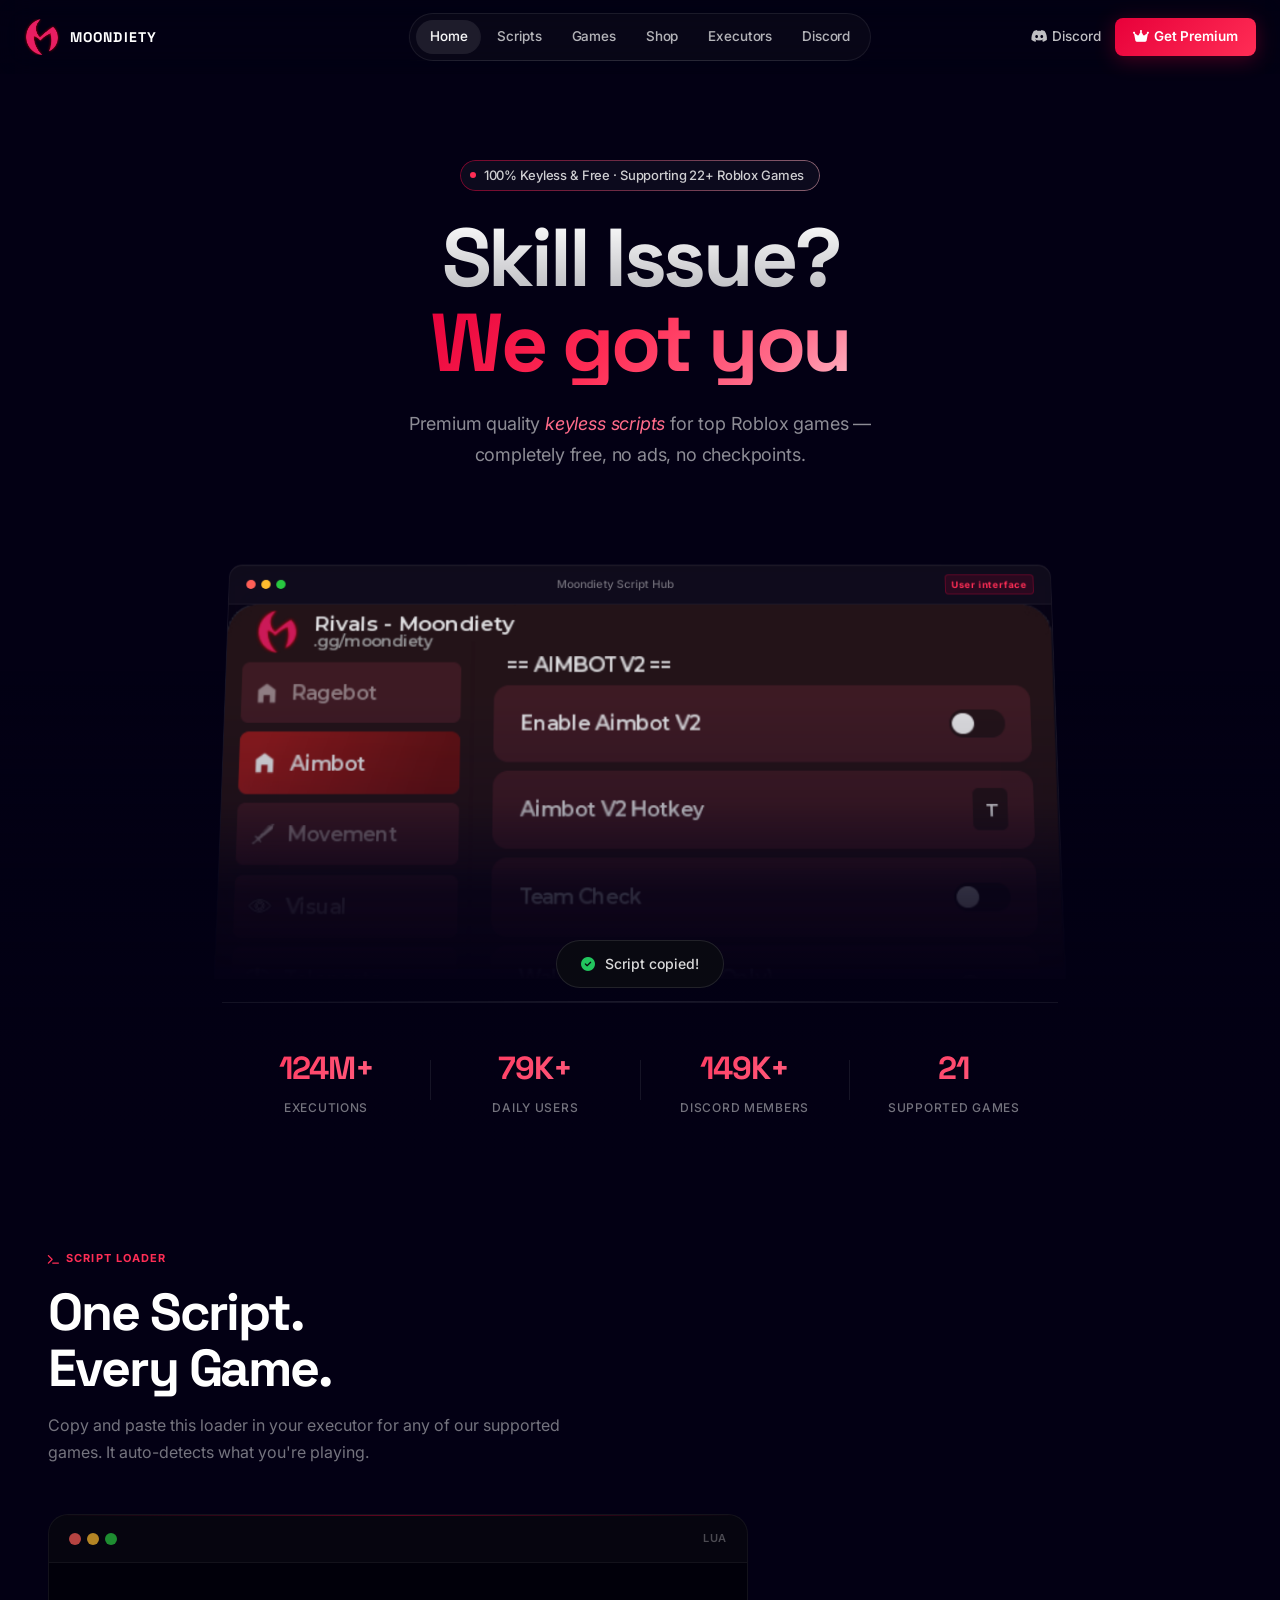
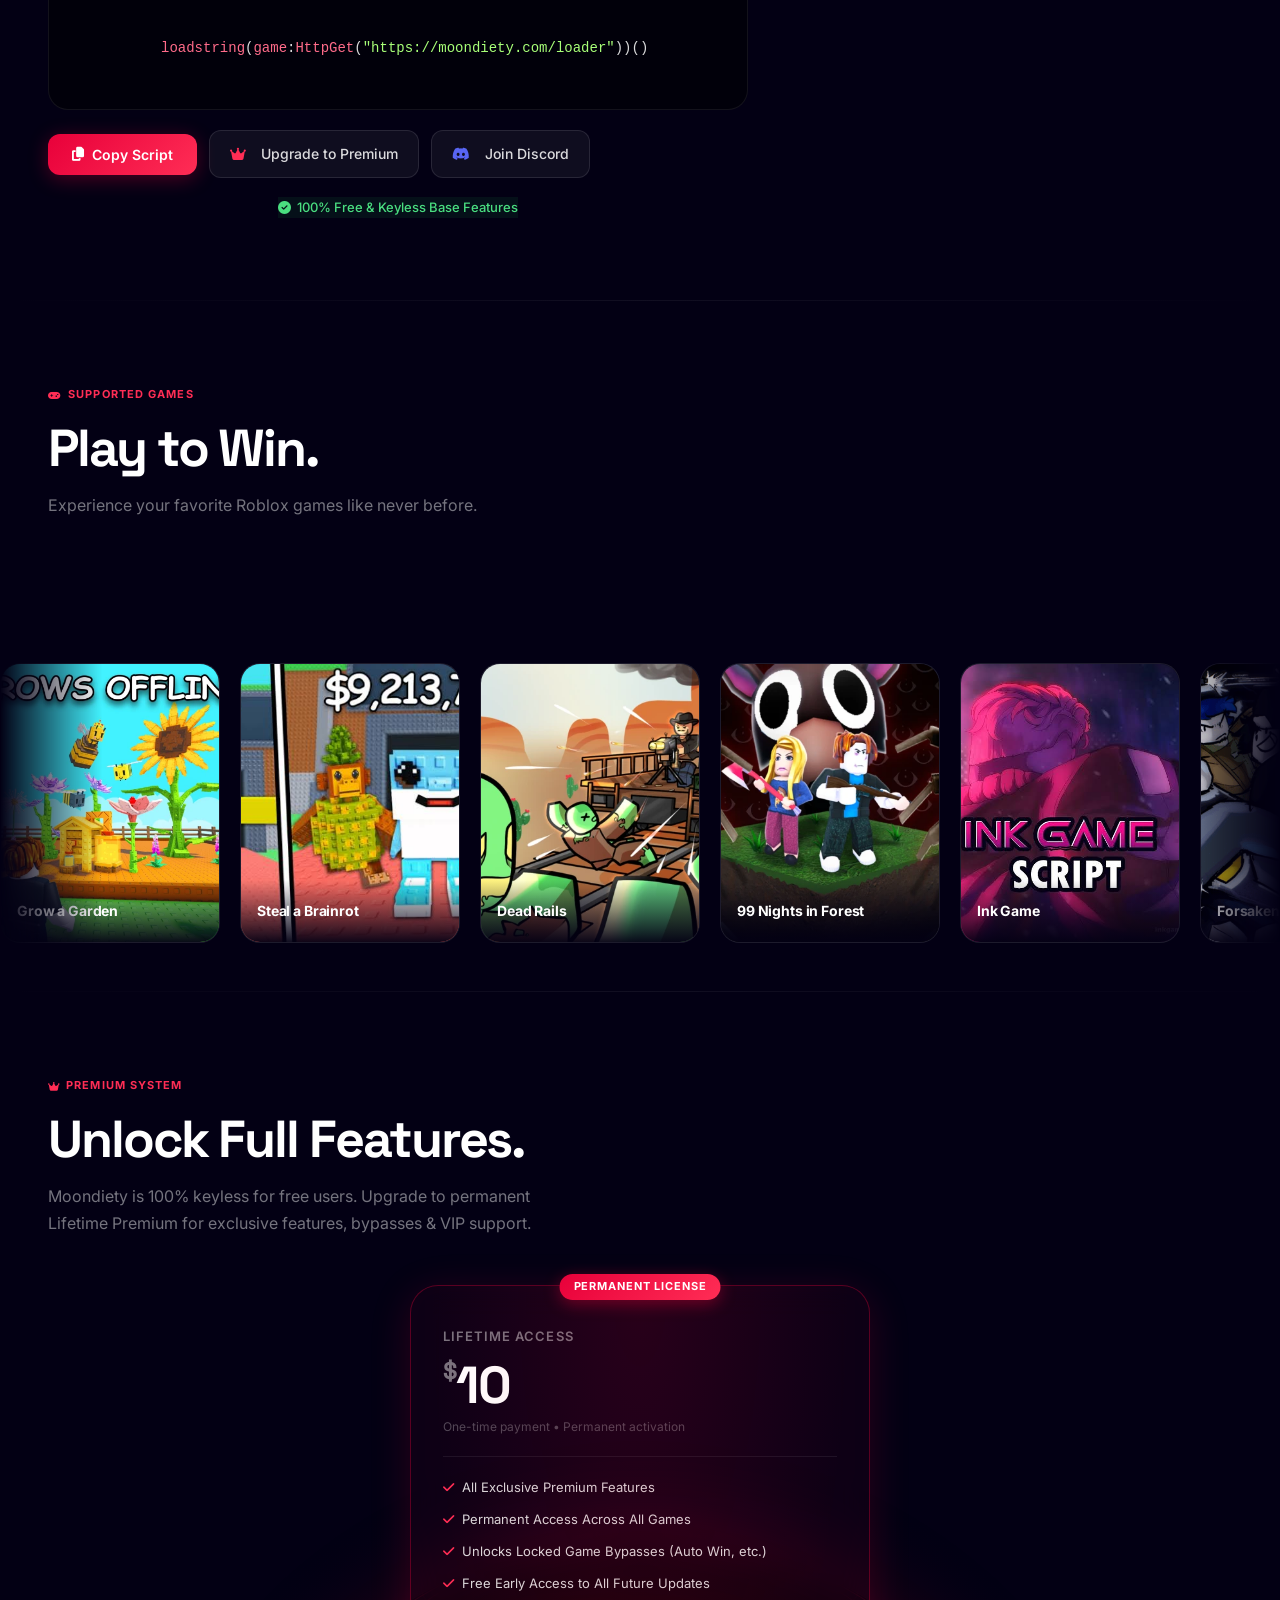
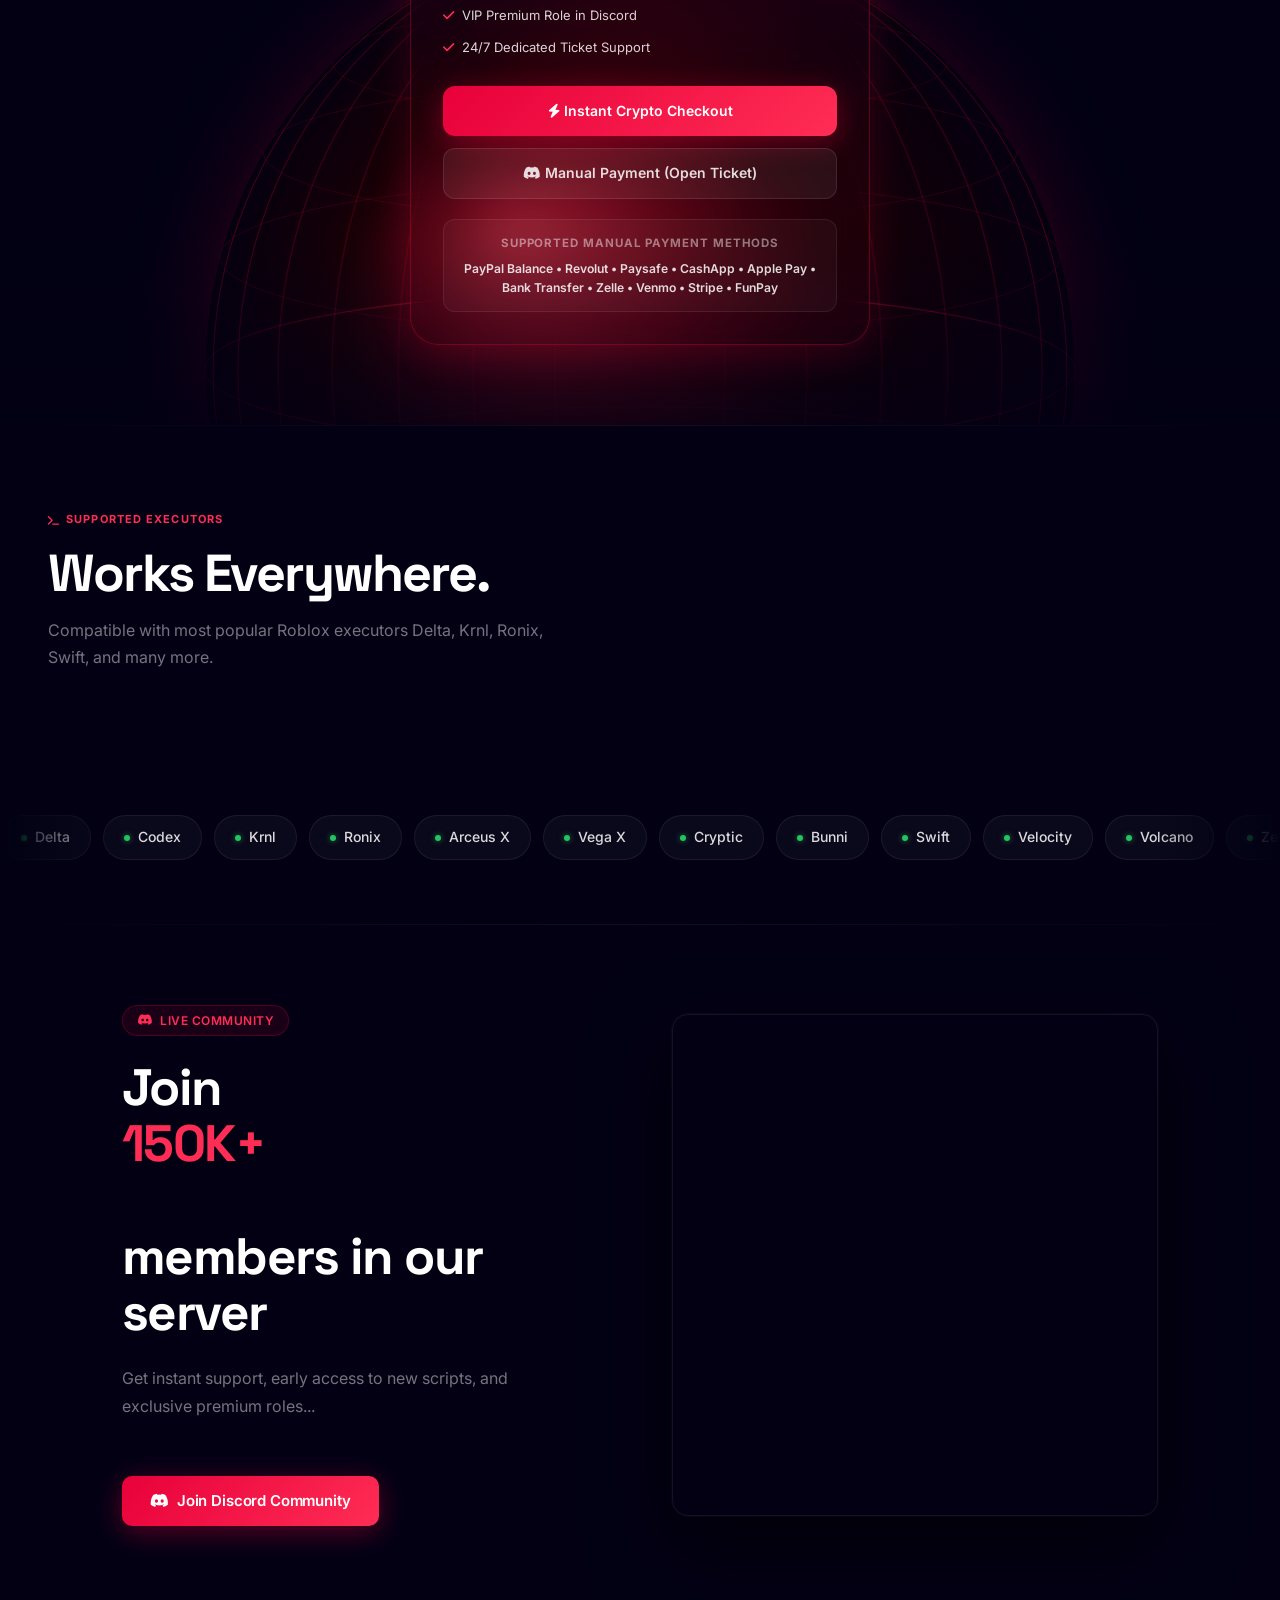
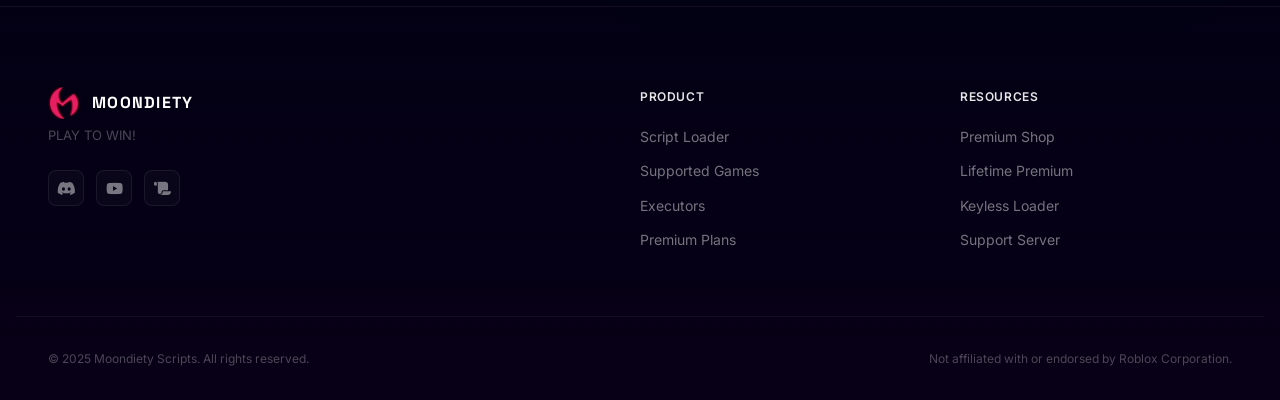
==== commit cbeed947: "Add files via upload" ====
--- a/index.html
+++ b/index.html
@@ -3,12 +3,12 @@
 <head>
   <meta charset="UTF-8">
   <meta name="viewport" content="width=device-width, initial-scale=1.0">
-  <title>Moondiety Scripts | Best Free Roblox Scripts</title>
-  <meta name="description" content="Moondiety offers premium free Roblox scripts for Grow a Garden, Steal a Brainrot, Dead Rails, Murder Mystery 2, and more.">
-  <meta name="keywords" content="moondiety, roblox scripts, free roblox scripts, roblox executor, grow a garden script">
+  <title>Moondiety | 100% Keyless Roblox Scripts & Hub</title>
+  <meta name="description" content="Moondiety is 100% keyless! Execute the best free Roblox scripts with zero ads, zero checkpoints, and instant execution across 22+ games.">
+  <meta name="keywords" content="moondiety, keyless roblox script, keyless script hub, free roblox scripts, roblox executor, no key script, murder mystery 2 script, grow a garden script, dead rails script">
   <meta name="theme-color" content="#030014">
-  <meta property="og:title" content="Moondiety Scripts | Best Free Roblox Scripts">
-  <meta property="og:description" content="Premium quality scripts for most popular Roblox games completely free.">
+  <meta property="og:title" content="Moondiety | 100% Keyless Roblox Scripts">
+  <meta property="og:description" content="100% keyless Roblox script hub. Zero keys, zero ads, instant execution across 22+ games.">
   <meta property="og:image" content="/media/banner.jpg">
   <meta property="og:type" content="website">
   <link rel="apple-touch-icon" sizes="180x180" href="/media/apple-touch-icon.png">
@@ -47,8 +47,8 @@
       <a href="https://discord.gg/moondiety" target="_blank" rel="noopener" class="nav-login">
         <i class="fab fa-discord"></i> Discord
       </a>
-      <a href="/key.html" class="btn-get-key">
-        <i class="fas fa-key"></i> Get Key
+      <a href="/shop.html" class="btn-get-key">
+        <i class="fas fa-crown"></i> Get Premium
       </a>
       <button class="hamburger" id="hamburger" aria-label="Toggle menu" aria-expanded="false">
         <span></span><span></span><span></span>
@@ -95,8 +95,8 @@
     </a>
   </div>
   <div class="mobile-menu-footer">
-    <a href="/key.html" class="btn-lg btn-primary">
-      <i class="fas fa-key"></i> Get Free Key
+    <a href="/shop.html" class="btn-lg btn-primary">
+      <i class="fas fa-crown"></i> Get Premium
     </a>
   </div>
 </div>
@@ -109,15 +109,14 @@
   <div class="hero-content">
     <div class="announce-badge">
       <span class="dot"></span>
-      Now supporting 19+ Roblox games &middot; Updated regularly
+      100% Keyless & Free &middot; Supporting 22+ Roblox Games
     </div>
     <h1 class="hero-title">
       <span class="hero-line-plain">Skill Issue?</span>
       <span class="line-accent">We got you</span>
     </h1>
     <p class="hero-sub">
-      Premium quality scripts for most popular Roblox games
-      <em>completely free</em>
+      Premium quality <em>keyless scripts</em> for top Roblox games &mdash; completely free, no ads, no checkpoints.
     </p>
   </div>
 
@@ -143,22 +142,22 @@
     <div class="stat-divider"></div>
     <div class="hero-stats-row">
       <div class="hero-stat">
-        <div class="hero-stat-value"><span data-counter data-target="108" data-suffix="M+">108M+</span></div>
+        <div class="hero-stat-value"><span data-counter data-target="125" data-suffix="M+">125M+</span></div>
         <div class="hero-stat-label">Executions</div>
       </div>
       <div class="hero-stat-sep"></div>
       <div class="hero-stat">
-        <div class="hero-stat-value"><span data-counter data-target="48" data-suffix="K+">48K+</span></div>
+        <div class="hero-stat-value"><span data-counter data-target="80" data-suffix="K+">80K+</span></div>
         <div class="hero-stat-label">Daily Users</div>
       </div>
       <div class="hero-stat-sep"></div>
       <div class="hero-stat">
-        <div class="hero-stat-value"><span data-counter data-target="140" data-suffix="K+">140K+</span></div>
+        <div class="hero-stat-value"><span data-counter data-target="150" data-suffix="K+">150K+</span></div>
         <div class="hero-stat-label">Discord Members</div>
       </div>
       <div class="hero-stat-sep"></div>
       <div class="hero-stat">
-        <div class="hero-stat-value"><span data-counter data-target="19" data-suffix="">19</span></div>
+        <div class="hero-stat-value"><span data-counter data-target="22" data-suffix="">22</span></div>
         <div class="hero-stat-label">Supported Games</div>
       </div>
     </div>
@@ -191,17 +190,17 @@
           <i class="fas fa-copy"></i>
           <span>Copy Script</span>
         </button>
-        <a href="https://ads.luarmor.net/get_key?for=Moondiety_Key_Linkvertise-IHeAAOKIUTol" target="_blank" rel="noopener" class="btn-key" id="key-linkvertise">
-          <img src="/media/linkvertise.png" alt="Linkvertise" style="width:16px;height:16px;margin-right:8px;vertical-align:middle;"> Get Key - Linkvertise
+        <a href="/shop.html" class="btn-key" id="btn-premium">
+          <i class="fas fa-crown" style="color:var(--rose);margin-right:8px;"></i> Upgrade to Premium
         </a>
-        <a href="https://ads.luarmor.net/get_key?for=Moondiety_Key_Lootlabs-LWGKRDAaXqFl" target="_blank" rel="noopener" class="btn-key" id="key-lootlabs">
-          <img src="/media/lootlabs.png" alt="Lootlabs" style="width:16px;height:16px;margin-right:8px;vertical-align:middle;"> Get Key - Lootlabs
+        <a href="https://discord.gg/moondiety" target="_blank" rel="noopener" class="btn-key" id="btn-discord">
+          <i class="fab fa-discord" style="color:#5865F2;margin-right:8px;"></i> Join Discord
         </a>
       </div>
       <div style="text-align:center;margin-top:1rem;">
-        <a href="/key-tutorial.html" class="btn-tutorial" id="btn-tutorial">
-          <i class="fas fa-play-circle"></i> Watch Key Tutorial
-        </a>
+        <span class="btn-tutorial" style="cursor:default;pointer-events:none;background:rgba(34,197,94,0.08);border-color:rgba(34,197,94,0.25);color:#4ade80;">
+          <i class="fas fa-check-circle"></i> 100% Free & Keyless Base Features
+        </span>
       </div>
     </div>
   </div>
@@ -369,64 +368,39 @@
   <canvas id="globe-canvas" aria-hidden="true"></canvas>
   <div class="section">
     <div data-anim="fade-up">
-      <div class="section-label"><i class="fas fa-crown"></i> Premium Keys</div>
+      <div class="section-label"><i class="fas fa-crown"></i> Premium System</div>
       <h2 class="section-title">Unlock Full Features.</h2>
-      <p class="section-desc">Get AD-Free access and exclusive premium features. Keys delivered instantly. Open a ticket in Discord for any issue.</p>
-    </div>
-    <div class="pricing-grid">
-      <div class="pricing-card" data-anim="fade-up" data-delay="50" id="plan-1day">
-        <div class="pricing-plan">1-Day Key</div>
-        <div class="pricing-price">Free</div>
-        <div class="pricing-price-sub">Requires Linkvertise/Lootlabs</div>
+      <p class="section-desc">Moondiety is 100% keyless for free users. Upgrade to permanent Lifetime Premium for exclusive features, bypasses & VIP support.</p>
+    </div>
+    <div class="pricing-grid" style="display:flex;justify-content:center;">
+      <div class="pricing-card featured" style="max-width:460px;width:100%;" data-anim="fade-up" data-delay="100" id="plan-lifetime">
+        <div class="pricing-badge">Permanent License</div>
+        <div class="pricing-plan">Lifetime Access</div>
+        <div class="pricing-price"><sup>$</sup>10</div>
+        <div class="pricing-price-sub">One-time payment • Permanent activation</div>
         <div class="pricing-divider"></div>
         <ul class="pricing-features">
-          <li class="pricing-feature"><i class="fas fa-check icon-yes"></i> 24-Hour Access</li>
-          <li class="pricing-feature disabled"><i class="fas fa-times icon-no"></i> No AD-Free Key</li>
-          <li class="pricing-feature disabled"><i class="fas fa-times icon-no"></i> No Premium Features</li>
-          <li class="pricing-feature disabled"><i class="fas fa-times icon-no"></i> No Priority Support</li>
+          <li class="pricing-feature"><i class="fas fa-check icon-yes"></i> All Exclusive Premium Features</li>
+          <li class="pricing-feature"><i class="fas fa-check icon-yes"></i> Permanent Access Across All Games</li>
+          <li class="pricing-feature"><i class="fas fa-check icon-yes"></i> Unlocks Locked Game Bypasses (Auto Win, etc.)</li>
+          <li class="pricing-feature"><i class="fas fa-check icon-yes"></i> Free Early Access to All Future Updates</li>
+          <li class="pricing-feature"><i class="fas fa-check icon-yes"></i> VIP Premium Role in Discord</li>
+          <li class="pricing-feature"><i class="fas fa-check icon-yes"></i> 24/7 Dedicated Ticket Support</li>
         </ul>
-        <a href="/key.html" class="btn-pricing btn-pricing-default" id="buy-1day">Get Free Key</a>
-      </div>
-      <div class="pricing-card" data-anim="fade-up" data-delay="100" id="plan-7day">
-        <div class="pricing-plan">7-Day Key</div>
-        <div class="pricing-price"><sup>$</sup>3</div>
-        <div class="pricing-price-sub">Paid in Crypto (BTC, LTC)</div>
-        <div class="pricing-divider"></div>
-        <ul class="pricing-features">
-          <li class="pricing-feature"><i class="fas fa-check icon-yes"></i> Premium Features</li>
-          <li class="pricing-feature"><i class="fas fa-check icon-yes"></i> 7-Day Access</li>
-          <li class="pricing-feature disabled"><i class="fas fa-times icon-no"></i> No Early Access</li>
-          <li class="pricing-feature disabled"><i class="fas fa-times icon-no"></i> No Priority Support</li>
-        </ul>
-        <a href="https://moondiety.mysellauth.com/product/moondiety-scripts-premium" target="_blank" rel="noopener" class="btn-pricing btn-pricing-default" id="buy-7day">Get 7-Day Key</a>
-      </div>
-      <div class="pricing-card" data-anim="fade-up" data-delay="200" id="plan-monthly">
-        <div class="pricing-plan">Monthly Key</div>
-        <div class="pricing-price"><sup>$</sup>6</div>
-        <div class="pricing-price-sub">Paid in Crypto (BTC, LTC)</div>
-        <div class="pricing-divider"></div>
-        <ul class="pricing-features">
-          <li class="pricing-feature"><i class="fas fa-check icon-yes"></i> Premium Features</li>
-          <li class="pricing-feature"><i class="fas fa-check icon-yes"></i> 30-Day Access</li>
-          <li class="pricing-feature"><i class="fas fa-check icon-yes"></i> Priority Support</li>
-          <li class="pricing-feature disabled"><i class="fas fa-times icon-no"></i> No Early Access</li>
-        </ul>
-        <a href="https://moondiety.mysellauth.com/product/moondiety-scripts-premium" target="_blank" rel="noopener" class="btn-pricing btn-pricing-default" id="buy-monthly">Get Monthly Key</a>
-      </div>
-      <div class="pricing-card featured" data-anim="fade-up" data-delay="300" id="plan-lifetime">
-        <div class="pricing-badge">Best Value</div>
-        <div class="pricing-plan">Lifetime Key</div>
-        <div class="pricing-price"><sup>$</sup>10</div>
-        <div class="pricing-price-sub">Paid in Crypto (BTC, LTC)</div>
-        <div class="pricing-divider"></div>
-        <ul class="pricing-features">
-          <li class="pricing-feature"><i class="fas fa-check icon-yes"></i> All Premium Features</li>
-          <li class="pricing-feature"><i class="fas fa-check icon-yes"></i> Permanent Access</li>
-          <li class="pricing-feature"><i class="fas fa-check icon-yes"></i> Free Permanent Early Access</li>
-          <li class="pricing-feature"><i class="fas fa-check icon-yes"></i> Premium Role in Discord</li>
-          <li class="pricing-feature"><i class="fas fa-check icon-yes"></i> 24/7 Priority Support</li>
-        </ul>
-        <a href="https://moondiety.mysellauth.com/product/moondiety-scripts-premium" target="_blank" rel="noopener" class="btn-pricing btn-pricing-featured" id="buy-lifetime">Get Lifetime Key</a>
+        <a href="https://moondiety.mysellauth.com/product/moondiety-scripts-premium" target="_blank" rel="noopener" class="btn-pricing btn-pricing-featured" id="buy-lifetime">
+          <i class="fas fa-bolt"></i> Instant Crypto Checkout
+        </a>
+        <a href="https://discord.gg/moondiety" target="_blank" rel="noopener" class="btn-pricing btn-pricing-default" style="margin-top:0.75rem;" id="buy-discord">
+          <i class="fab fa-discord"></i> Manual Payment (Open Ticket)
+        </a>
+        <div class="manual-methods-box" style="margin-top:1.25rem; padding:0.85rem 1rem; background:rgba(255,255,255,0.03); border:1px solid rgba(255,255,255,0.08); border-radius:var(--radius-md); text-align:center;">
+          <div style="font-size:0.72rem; font-weight:700; text-transform:uppercase; letter-spacing:0.08em; color:var(--text-muted); margin-bottom:0.4rem;">
+            Supported Manual Payment Methods
+          </div>
+          <div style="font-size:0.76rem; font-weight:600; color:var(--text-light); line-height:1.6;">
+            PayPal Balance &bull; Revolut &bull; Paysafe &bull; CashApp &bull; Apple Pay &bull; Bank Transfer &bull; Zelle &bull; Venmo &bull; Stripe &bull; FunPay
+          </div>
+        </div>
       </div>
     </div>
   </div>
@@ -468,7 +442,7 @@
       <div class="discord-badge">
         <i class="fab fa-discord"></i> Live Community
       </div>
-      <h2 class="discord-heading">Join <span class="line-accent" style="-webkit-text-fill-color:unset;background:none;color:var(--rose);">140K+</span><br>members in our server</h2>
+      <h2 class="discord-heading">Join <span class="line-accent" style="-webkit-text-fill-color:unset;background:none;color:var(--rose);">150K+</span><br>members in our server</h2>
       <p class="discord-sub" style="margin-bottom: 2rem;">Get instant support, early access to new scripts, and exclusive premium roles...</p>
       <a href="https://discord.gg/moondiety" target="_blank" rel="noopener" class="btn-lg btn-primary" id="discord-join-btn" style="align-self:flex-start;">
         <i class="fab fa-discord"></i> Join Discord Community
@@ -517,8 +491,8 @@
     <div class="footer-links-col">
       <h4 class="footer-heading">Resources</h4>
       <a href="/shop.html" class="footer-link">Premium Shop</a>
-      <a href="/key.html" class="footer-link">Get Key</a>
-      <a href="/key-tutorial.html" class="footer-link">Key Tutorial</a>
+      <a href="/shop.html" class="footer-link">Lifetime Premium</a>
+      <a href="/#scripts" class="footer-link">Keyless Loader</a>
       <a href="https://discord.gg/moondiety" target="_blank" class="footer-link">Support Server</a>
     </div>
   </div>
--- a/assets/css/main.css
+++ b/assets/css/main.css
@@ -0,0 +1,1416 @@
+@import url('https://fonts.googleapis.com/css2?family=Space+Grotesk:wght@400;500;600;700&family=Inter:wght@300;400;500;600;700&display=swap');
+:root {
+  --bg:             #030014;
+  --bg-1:           #06001f;
+  --bg-2:           #0a0028;
+  --red-accent:     #e8003a;
+  --rose:           #ff2d55;
+  --pink:           #ff6b8a;
+  --pink-light:     #ffb3c1;
+  --text-white:     #ffffff;
+  --text-light:     rgba(255,255,255,0.85);
+  --text-muted:     rgba(255,255,255,0.45);
+  --text-dim:       rgba(255,255,255,0.28);
+  --glass-bg:       rgba(255,255,255,0.025);
+  --glass-bg-md:    rgba(255,255,255,0.04);
+  --glass-border:   rgba(255,255,255,0.07);
+  --glass-border-md:rgba(255,255,255,0.12);
+  --glass-border-red: rgba(232,0,58,0.3);
+  --blur-sm:        blur(8px);
+  --blur-md:        blur(16px);
+  --blur-lg:        blur(24px);
+  --radius-sm:      8px;
+  --radius-md:      12px;
+  --radius-lg:      20px;
+  --radius-xl:      28px;
+  --shadow-card:    0 4px 32px rgba(0,0,0,0.5);
+  --shadow-red:     0 8px 40px rgba(232,0,58,0.18);
+  --shadow-red-lg:  0 20px 80px rgba(232,0,58,0.28);
+  --max-w:          1248px;
+  --nav-h:          80px;
+}
+*, *::before, *::after { box-sizing: border-box; margin: 0; padding: 0; }
+html { font-size: 16px; scroll-behavior: smooth; -webkit-font-smoothing: antialiased; text-rendering: optimizeLegibility; }
+body {
+  font-family: 'Inter', -apple-system, BlinkMacSystemFont, 'Segoe UI', sans-serif;
+  background: var(--bg);
+  color: var(--text-light);
+  overflow-x: hidden;
+  line-height: 1.6;
+}
+img { display: block; max-width: 100%; border: 0; }
+a { color: inherit; text-decoration: none; }
+button { font-family: inherit; cursor: pointer; background: none; border: 0; }
+ul { list-style: none; }
+em { font-style: italic; color: var(--pink); }
+strong { font-weight: 600; }
+::-webkit-scrollbar { width: 4px; }
+::-webkit-scrollbar-track { background: var(--bg); }
+::-webkit-scrollbar-thumb { background: rgba(255,255,255,0.08); border-radius: 4px; }
+.scroll-progress {
+  position: fixed;
+  top: 0; left: 0;
+  height: 2px;
+  width: 0%;
+  background: linear-gradient(90deg, var(--red-accent), var(--rose), var(--pink));
+  z-index: 9999;
+  transition: width 0.1s linear;
+}
+.navbar {
+  position: fixed;
+  top: 0; left: 0; right: 0;
+  z-index: 1000;
+  padding: 18px 24px;
+  background: rgba(3, 0, 20, 0.06);
+  backdrop-filter: blur(16px);
+  -webkit-backdrop-filter: blur(16px);
+  transition: background 0.4s ease, transform 0.4s cubic-bezier(0.16,1,0.3,1);
+}
+.navbar.scrolled {
+  background: rgba(3, 0, 20, 0.65);
+  border-bottom: 1px solid rgba(255,255,255,0.05);
+}
+.nav-inner {
+  max-width: var(--max-w);
+  margin: 0 auto;
+  display: flex;
+  align-items: center;
+  justify-content: space-between;
+  position: relative;
+}
+.nav-logo {
+  display: flex;
+  align-items: center;
+  gap: 10px;
+  z-index: 2;
+  flex-shrink: 0;
+}
+.nav-logo img { width: 36px; height: 36px; object-fit: contain; }
+.nav-logo-name {
+  font-family: 'Space Grotesk', sans-serif;
+  font-size: 14px;
+  font-weight: 700;
+  letter-spacing: 0.08em;
+  color: var(--text-white);
+}
+.nav-pill {
+  position: absolute;
+  left: 50%;
+  transform: translateX(-50%);
+  display: flex;
+  align-items: center;
+  gap: 2px;
+  background: rgba(255,255,255,0.025);
+  border: 1px solid rgba(255,255,255,0.08);
+  border-radius: 999px;
+  padding: 6px 6px;
+  backdrop-filter: var(--blur-sm);
+  -webkit-backdrop-filter: var(--blur-sm);
+}
+.nav-pill::after {
+  content: '';
+  position: absolute;
+  bottom: -1px; left: 0; right: 0;
+  height: 1px;
+  background: radial-gradient(60% 100% at 50% 100%, rgba(255,255,255,0.12) 0%, transparent 100%);
+  border-radius: 0 0 999px 999px;
+  pointer-events: none;
+}
+.nav-link {
+  font-size: 13.5px;
+  font-weight: 500;
+  color: rgba(255,255,255,0.72);
+  text-decoration: none;
+  padding: 6px 14px;
+  border-radius: 999px;
+  letter-spacing: -0.01em;
+  transition: color 0.25s ease, background 0.25s ease;
+  white-space: nowrap;
+}
+.nav-link:hover { color: var(--text-white); background: rgba(255,255,255,0.07); }
+.nav-link.active { color: var(--text-white); background: rgba(255,255,255,0.09); }
+.nav-actions { display: flex; align-items: center; gap: 14px; z-index: 2; flex-shrink: 0; }
+.nav-login {
+  font-size: 13.5px;
+  font-weight: 500;
+  color: rgba(255,255,255,0.75);
+  transition: color 0.25s;
+}
+.nav-login:hover { color: var(--text-white); }
+.btn-get-key {
+  display: inline-flex;
+  align-items: center;
+  gap: 6px;
+  padding: 8px 18px;
+  background: linear-gradient(135deg, var(--red-accent), var(--rose));
+  color: white;
+  border-radius: 8px;
+  font-size: 13.5px;
+  font-weight: 600;
+  text-decoration: none;
+  transition: all 0.3s ease;
+  box-shadow: 0 4px 20px rgba(232,0,58,0.3);
+  position: relative;
+  overflow: hidden;
+}
+.btn-get-key::before {
+  content: '';
+  position: absolute;
+  top: 0; left: -100%; width: 100%; height: 100%;
+  background: linear-gradient(90deg, transparent, rgba(255,255,255,0.15), transparent);
+  transition: left 0.5s;
+}
+.btn-get-key:hover::before { left: 100%; }
+.btn-get-key:hover { transform: translateY(-1px); box-shadow: 0 6px 28px rgba(232,0,58,0.45); }
+.hamburger {
+  display: none;
+  flex-direction: column;
+  gap: 5px;
+  padding: 4px;
+  cursor: pointer;
+}
+.hamburger span {
+  display: block;
+  width: 20px;
+  height: 1.5px;
+  background: white;
+  border-radius: 2px;
+  transition: all 0.3s ease;
+}
+.hamburger.open span:nth-child(1) { transform: rotate(45deg) translate(5px, 5px); }
+.hamburger.open span:nth-child(2) { opacity: 0; }
+.hamburger.open span:nth-child(3) { transform: rotate(-45deg) translate(4px, -5px); }
+
+.mobile-overlay {
+  position: fixed;
+  inset: 0;
+  z-index: 9998;
+  background: rgba(0,0,0,0.6);
+  opacity: 0;
+  pointer-events: none;
+  transition: opacity 0.4s ease;
+}
+.mobile-overlay.show {
+  opacity: 1;
+  pointer-events: all;
+}
+
+.mobile-menu {
+  position: fixed;
+  top: 0; right: 0; bottom: 0;
+  width: 88%; max-width: 340px;
+  z-index: 9999;
+  background: #0a0010;
+  display: flex;
+  flex-direction: column;
+  padding: 0;
+  transform: translateX(100%);
+  transition: transform 0.45s cubic-bezier(0.77, 0, 0.175, 1);
+  visibility: hidden;
+  box-shadow: -20px 0 60px rgba(0,0,0,0.8);
+  border-left: 1px solid rgba(255,45,85,0.12);
+}
+.mobile-menu.open { 
+  transform: translateX(0); 
+  visibility: visible; 
+}
+
+.mobile-menu-header {
+  display: flex;
+  justify-content: space-between;
+  align-items: center;
+  padding: 22px 28px;
+  border-bottom: 1px solid rgba(255,255,255,0.06);
+  flex-shrink: 0;
+}
+.mobile-menu-brand {
+  display: flex;
+  align-items: center;
+  gap: 10px;
+  font-family: 'Space Grotesk', sans-serif;
+  font-weight: 800;
+  font-size: 1rem;
+  letter-spacing: 0.08em;
+  color: var(--text-white);
+  text-transform: uppercase;
+}
+.mobile-close {
+  display: flex;
+  align-items: center;
+  justify-content: center;
+  width: 36px;
+  height: 36px;
+  background: rgba(255,255,255,0.06);
+  border: 1px solid rgba(255,255,255,0.08);
+  border-radius: 50%;
+  color: var(--text-muted);
+  font-size: 16px;
+  cursor: pointer;
+  transition: all 0.2s;
+}
+.mobile-close:hover { 
+  color: var(--rose); 
+  background: rgba(255,45,85,0.12);
+  border-color: rgba(255,45,85,0.3);
+}
+
+.mobile-menu-body {
+  flex: 1;
+  display: flex;
+  flex-direction: column;
+  padding: 20px 20px;
+  gap: 4px;
+  overflow-y: auto;
+}
+
+.mobile-link {
+  display: flex;
+  align-items: center;
+  gap: 16px;
+  font-size: 17px;
+  font-family: 'Space Grotesk', sans-serif;
+  font-weight: 600;
+  color: rgba(255,255,255,0.65);
+  text-decoration: none;
+  padding: 14px 16px;
+  border-radius: 12px;
+  transform: translateX(24px);
+  opacity: 0;
+  transition: transform 0.4s cubic-bezier(0.16,1,0.3,1),
+              opacity 0.4s ease,
+              color 0.2s ease,
+              background 0.2s ease;
+}
+.mobile-menu.open .mobile-link {
+  transform: translateX(0);
+  opacity: 1;
+}
+.mobile-menu.open .mobile-link:nth-child(1) { transition-delay: 0.08s; }
+.mobile-menu.open .mobile-link:nth-child(2) { transition-delay: 0.13s; }
+.mobile-menu.open .mobile-link:nth-child(3) { transition-delay: 0.18s; }
+.mobile-menu.open .mobile-link:nth-child(4) { transition-delay: 0.23s; }
+.mobile-menu.open .mobile-link:nth-child(5) { transition-delay: 0.28s; }
+.mobile-menu.open .mobile-link:nth-child(6) { transition-delay: 0.33s; }
+
+.mobile-link .ml-icon {
+  display: flex;
+  align-items: center;
+  justify-content: center;
+  width: 38px;
+  height: 38px;
+  border-radius: 10px;
+  background: rgba(255,255,255,0.05);
+  font-size: 16px;
+  color: rgba(255,255,255,0.4);
+  flex-shrink: 0;
+  transition: background 0.2s, color 0.2s;
+}
+.mobile-link:hover, .mobile-link:active { 
+  color: var(--text-white);
+  background: rgba(255,255,255,0.05);
+}
+.mobile-link:hover .ml-icon, .mobile-link:active .ml-icon { 
+  background: rgba(255,45,85,0.15);
+  color: var(--rose); 
+}
+
+.mobile-menu-separator {
+  height: 1px;
+  background: rgba(255,255,255,0.05);
+  margin: 8px 16px;
+  flex-shrink: 0;
+}
+
+.mobile-menu-footer {
+  padding: 30px;
+  border-top: 1px solid rgba(255,255,255,0.05);
+}
+@media (pointer: fine) {
+  body, body * {
+    cursor: url("data:image/svg+xml,%3Csvg xmlns='http://www.w3.org/2000/svg' width='24' height='24' viewBox='0 0 24 24'%3E%3Cpath fill='%23ff2d55' stroke='%23ffffff' stroke-width='1.2' d='M4 3l14 10-6.5 1.5L13 21z'/%3E%3C/svg%3E") 4 3, auto !important;
+  }
+  a, a *, button, button *, .nav-inner * {
+    cursor: url("data:image/svg+xml,%3Csvg xmlns='http://www.w3.org/2000/svg' width='24' height='24' viewBox='0 0 24 24'%3E%3Ccircle cx='12' cy='12' r='9' fill='rgba(255,45,85,0.15)' stroke='%23ff2d55' stroke-width='1.5'/%3E%3Ccircle cx='12' cy='12' r='2.5' fill='%23ffffff'/%3E%3C/svg%3E") 12 12, pointer !important;
+  }
+}
+.hero {
+  position: relative;
+  min-height: 100vh;
+  display: flex;
+  flex-direction: column;
+  align-items: center;
+  overflow: hidden;
+  padding-top: 160px;
+  padding-bottom: 0;
+}
+#void-canvas {
+  position: absolute;
+  inset: 0;
+  width: 100%;
+  height: 100%;
+  pointer-events: none;
+  z-index: 0;
+  display: block;
+}
+
+.hero-video-bg {
+  position: absolute;
+  inset: 0;
+  width: 100%;
+  height: 100%;
+  object-fit: cover;
+  object-position: center 40%;
+  z-index: 0;
+  pointer-events: none;
+  opacity: 0.78;
+}
+.hero-horizon {
+  position: absolute;
+  bottom: 0;
+  left: 0;
+  right: 0;
+  height: 55vh;
+  background: linear-gradient(to top, var(--bg) 0%, rgba(3,0,20,0.98) 22%, rgba(3,0,20,0.7) 58%, transparent 100%);
+  z-index: 1;
+  pointer-events: none;
+}
+.hero-content {
+  position: relative;
+  z-index: 3;
+  text-align: center;
+  max-width: 860px;
+  padding: 0 2rem;
+  display: flex;
+  flex-direction: column;
+  align-items: center;
+}
+.announce-badge {
+  display: inline-flex;
+  align-items: center;
+  gap: 8px;
+  padding: 5px 16px 5px 10px;
+  border-radius: 999px;
+  font-size: 13px;
+  font-weight: 500;
+  color: rgba(255,255,255,0.8);
+  background: rgba(255,255,255,0.04);
+  position: relative;
+  isolation: isolate;
+  cursor: default;
+  letter-spacing: -0.01em;
+  margin-bottom: 24px;
+  animation: hero-fade-in 0.8s cubic-bezier(0.16,1,0.3,1) 0.1s both;
+}
+.announce-badge::after {
+  content: '';
+  position: absolute;
+  inset: 0;
+  border-radius: inherit;
+  padding: 1px;
+  background: linear-gradient(90deg, rgba(232,0,58,0.5) 0%, rgba(255,107,138,0.4) 50%, rgba(255,179,193,0.5) 100%);
+  -webkit-mask: linear-gradient(#fff 0 0) content-box, linear-gradient(#fff 0 0);
+  mask: linear-gradient(#fff 0 0) content-box, linear-gradient(#fff 0 0);
+  mask-composite: xor;
+  -webkit-mask-composite: xor;
+  mask-composite: exclude;
+  pointer-events: none;
+}
+.announce-badge .dot {
+  width: 6px; height: 6px;
+  border-radius: 50%;
+  background: var(--rose);
+  flex-shrink: 0;
+  animation: dot-pulse 2.4s ease infinite;
+}
+.hero-title {
+  font-family: 'Space Grotesk', sans-serif;
+  font-size: clamp(44px, 7.5vw, 82px);
+  font-weight: 700;
+  letter-spacing: -0.04em;
+  line-height: 1.04;
+  margin-bottom: 24px;
+}
+.hero-line-plain {
+  display: block;
+  background: linear-gradient(180deg, #fff 0%, rgba(255,255,255,0.72) 100%);
+  -webkit-background-clip: text;
+  background-clip: text;
+  -webkit-text-fill-color: transparent;
+  animation: hero-fade-in 0.85s cubic-bezier(0.16,1,0.3,1) 0.2s both;
+}
+.line-accent {
+  display: block;
+  background: linear-gradient(135deg, var(--red-accent) 0%, var(--rose) 45%, var(--pink) 80%, #ffb8c6 100%);
+  -webkit-background-clip: text;
+  background-clip: text;
+  -webkit-text-fill-color: transparent;
+  animation: hero-fade-in 0.85s cubic-bezier(0.16,1,0.3,1) 0.35s both;
+}
+.hero-sub {
+  font-size: clamp(16px, 1.8vw, 18px);
+  line-height: 1.7;
+  color: rgba(255,255,255,0.55);
+  max-width: 520px;
+  margin-bottom: 36px;
+  letter-spacing: -0.01em;
+  animation: hero-fade-in 0.85s cubic-bezier(0.16,1,0.3,1) 0.48s both;
+}
+.hero-ctas {
+  display: flex;
+  gap: 14px;
+  flex-wrap: wrap;
+  justify-content: center;
+  animation: hero-fade-in 0.85s cubic-bezier(0.16,1,0.3,1) 0.58s both;
+}
+
+
+
+.hero-mockup-float {
+  position: relative;
+  z-index: 2;
+  width: 92%;
+  max-width: 880px;
+  margin: 2rem auto -2px;
+  perspective: 1400px;
+}
+.hero-mockup-inner {
+  position: relative;
+  border-radius: 14px 14px 0 0;
+  overflow: hidden;
+  transform: rotateX(7deg) scale(0.97);
+  transform-origin: bottom center;
+  transform-style: preserve-3d;
+  transition: transform 0.7s cubic-bezier(0.16,1,0.3,1);
+  
+  background: rgba(10, 5, 18, 0.65);
+  backdrop-filter: blur(24px) saturate(150%);
+  -webkit-backdrop-filter: blur(24px) saturate(150%);
+  
+  border: 1px solid rgba(255,255,255,0.07);
+  border-bottom: none;
+  box-shadow: inset 0 1px 0 rgba(255,255,255,0.05);
+  
+  -webkit-mask-image: linear-gradient(to bottom, black 30%, rgba(0,0,0,0.8) 55%, rgba(0,0,0,0.2) 75%, transparent 95%);
+  mask-image: linear-gradient(to bottom, black 30%, rgba(0,0,0,0.8) 55%, rgba(0,0,0,0.2) 75%, transparent 95%);
+}
+.hero-mockup-float:hover .hero-mockup-inner {
+  transform: rotateX(0deg) scale(1);
+}
+
+
+.mockup-chrome {
+  display: flex;
+  align-items: center;
+  gap: 10px;
+  padding: 10px 18px;
+  background: rgba(255,255,255,0.03);
+  border-bottom: 1px solid rgba(255,255,255,0.06);
+}
+.mockup-chrome-dots {
+  display: flex;
+  gap: 6px;
+}
+.mockup-chrome-dots span {
+  width: 10px;
+  height: 10px;
+  border-radius: 50%;
+}
+.mockup-chrome-dots span:nth-child(1) { background: #ff5f57; }
+.mockup-chrome-dots span:nth-child(2) { background: #febc2e; }
+.mockup-chrome-dots span:nth-child(3) { background: #28c840; }
+.mockup-chrome-title {
+  flex: 1;
+  text-align: center;
+  font-size: 12px;
+  font-weight: 500;
+  color: rgba(255,255,255,0.4);
+  letter-spacing: 0.01em;
+}
+.mockup-chrome-badge {
+  font-size: 10px;
+  font-weight: 700;
+  color: var(--rose);
+  background: rgba(232,0,58,0.12);
+  border: 1px solid rgba(232,0,58,0.3);
+  border-radius: 4px;
+  padding: 2px 6px;
+  letter-spacing: 0.08em;
+}
+
+
+.mockup-screen {
+  position: relative;
+}
+.hero-mockup-img {
+  display: block;
+  width: 100%;
+  height: auto;
+  border-radius: 0;
+  
+  opacity: 0.88;
+}
+.btn-lg {
+  display: inline-flex;
+  align-items: center;
+  gap: 8px;
+  padding: 13px 28px;
+  border-radius: 10px;
+  font-size: 15px;
+  font-weight: 600;
+  text-decoration: none;
+  transition: all 0.3s ease;
+  position: relative;
+  overflow: hidden;
+  letter-spacing: -0.01em;
+}
+.btn-lg::before {
+  content: '';
+  position: absolute;
+  top: 0; left: -100%; width: 100%; height: 100%;
+  background: linear-gradient(90deg, transparent, rgba(255,255,255,0.12), transparent);
+  transition: left 0.5s;
+}
+.btn-lg:hover::before { left: 100%; }
+.btn-primary {
+  background: linear-gradient(135deg, var(--red-accent) 0%, var(--rose) 100%);
+  color: white;
+  box-shadow: 0 6px 28px rgba(232,0,58,0.38);
+}
+.btn-primary:hover { transform: translateY(-2px); box-shadow: 0 10px 40px rgba(232,0,58,0.52); }
+.btn-secondary {
+  background: rgba(255,255,255,0.06);
+  border: 1px solid rgba(255,255,255,0.12);
+  color: var(--text-light);
+  backdrop-filter: var(--blur-sm);
+  -webkit-backdrop-filter: var(--blur-sm);
+}
+.btn-secondary:hover { background: rgba(255,255,255,0.1); color: white; transform: translateY(-2px); }
+.hero-stats {
+  position: relative;
+  z-index: 2;
+  width: 100%;
+  max-width: 900px;
+  padding: 0 2rem;
+  margin-top: auto;
+  animation: hero-fade-in 0.85s cubic-bezier(0.16,1,0.3,1) 0.72s both;
+}
+.stat-divider {
+  width: 100%;
+  height: 1px;
+  background: linear-gradient(90deg, transparent, rgba(255,255,255,0.1), transparent);
+  margin-bottom: 0;
+}
+.hero-stats-row {
+  display: flex;
+  align-items: center;
+  justify-content: center;
+  gap: 0;
+  padding: 2.5rem 0 3rem;
+  border-top: 1px solid rgba(255,255,255,0.07);
+}
+.hero-stat {
+  flex: 1;
+  text-align: center;
+  padding: 0 1rem;
+}
+.hero-stat-sep {
+  width: 1px;
+  height: 40px;
+  background: rgba(255,255,255,0.08);
+  flex-shrink: 0;
+}
+.hero-stat-value {
+  font-family: 'Space Grotesk', sans-serif;
+  font-size: clamp(24px, 3vw, 32px);
+  font-weight: 700;
+  letter-spacing: -0.03em;
+  color: var(--text-white);
+  background: linear-gradient(135deg, var(--rose), var(--pink));
+  -webkit-background-clip: text;
+  -webkit-text-fill-color: transparent;
+  background-clip: text;
+}
+.hero-stat-label {
+  font-size: 12px;
+  font-weight: 500;
+  color: var(--text-muted);
+  text-transform: uppercase;
+  letter-spacing: 0.06em;
+  margin-top: 4px;
+}
+.scroll-hint {
+  position: absolute;
+  bottom: 2rem;
+  left: 50%;
+  transform: translateX(-50%);
+  display: flex;
+  flex-direction: column;
+  align-items: center;
+  gap: 8px;
+  z-index: 2;
+  animation: hero-fade-in 1s ease 1.1s both;
+}
+.scroll-hint span { font-size: 10px; letter-spacing: 0.12em; text-transform: uppercase; color: var(--text-dim); }
+.scroll-hint-mouse {
+  width: 22px; height: 34px;
+  border: 1.5px solid rgba(255,255,255,0.2);
+  border-radius: 11px;
+  display: flex;
+  justify-content: center;
+  padding-top: 6px;
+}
+.scroll-hint-wheel {
+  width: 3px; height: 7px;
+  background: rgba(255,255,255,0.4);
+  border-radius: 2px;
+  animation: scroll-wheel 2s ease infinite;
+}
+.section {
+  max-width: var(--max-w);
+  margin: 0 auto;
+  padding: 5rem 2rem;
+}
+.section-label {
+  display: inline-flex;
+  align-items: center;
+  gap: 6px;
+  font-size: 11px;
+  font-weight: 700;
+  text-transform: uppercase;
+  letter-spacing: 0.1em;
+  color: var(--rose);
+  margin-bottom: 1rem;
+}
+.section-label i { font-size: 10px; }
+.section-title {
+  font-family: 'Space Grotesk', sans-serif;
+  font-size: clamp(32px, 4.5vw, 52px);
+  font-weight: 700;
+  letter-spacing: -0.04em;
+  line-height: 1.08;
+  color: var(--text-white);
+  margin-bottom: 1rem;
+}
+.gradient-text {
+  background: linear-gradient(135deg, var(--rose), var(--pink));
+  -webkit-background-clip: text;
+  -webkit-text-fill-color: transparent;
+  background-clip: text;
+}
+.section-desc {
+  font-size: 16px;
+  color: var(--text-muted);
+  max-width: 520px;
+  line-height: 1.7;
+  margin-bottom: 3rem;
+}
+.separator {
+  width: 100%;
+  height: 1px;
+  background: linear-gradient(90deg, transparent, rgba(255,255,255,0.06), transparent);
+}
+.loader-wrap { max-width: 700px; }
+.code-block {
+  background: rgba(0,0,0,0.5);
+  border: 1px solid rgba(255,255,255,0.07);
+  border-radius: var(--radius-lg);
+  overflow: hidden;
+  margin-bottom: 1.25rem;
+  position: relative;
+}
+.code-block::before {
+  content: '';
+  position: absolute;
+  top: 0; left: 0; right: 0; height: 1px;
+  background: linear-gradient(90deg, transparent, rgba(232,0,58,0.4), transparent);
+}
+.code-block-header {
+  display: flex;
+  align-items: center;
+  gap: 0.5rem;
+  padding: 0.9rem 1.25rem;
+  border-bottom: 1px solid rgba(255,255,255,0.05);
+  background: rgba(255,255,255,0.02);
+}
+.code-dots { display: flex; gap: 6px; }
+.code-dot {
+  width: 12px; height: 12px;
+  border-radius: 50%;
+  opacity: 0.7;
+}
+.code-dot-red    { background: #ff5f57; }
+.code-dot-yellow { background: #febc2e; }
+.code-dot-green  { background: #28c840; }
+.code-lang { margin-left: auto; font-size: 11px; font-weight: 600; color: var(--text-dim); text-transform: uppercase; letter-spacing: 0.06em; }
+.code-content {
+  padding: 1.5rem 1.75rem;
+  font-family: 'Courier New', 'Menlo', monospace;
+  font-size: 14px;
+  line-height: 1.75;
+  overflow-x: auto;
+  white-space: pre;
+}
+.code-comment { color: rgba(255,255,255,0.3); }
+.code-func    { color: #ff6b8a; }
+.code-string  { color: #a8ff78; }
+.shimmer {
+  position: relative;
+  overflow: hidden;
+}
+.shimmer::after {
+  content: '';
+  position: absolute;
+  top: 0; left: -100%; width: 60%; height: 100%;
+  background: linear-gradient(90deg, transparent, rgba(255,255,255,0.04), transparent);
+  animation: shimmer-slide 4s ease infinite;
+}
+.loader-actions {
+  display: flex;
+  gap: 0.75rem;
+  flex-wrap: wrap;
+  align-items: center;
+}
+.btn-copy {
+  display: inline-flex;
+  align-items: center;
+  gap: 8px;
+  padding: 0.75rem 1.5rem;
+  background: linear-gradient(135deg, var(--red-accent), var(--rose));
+  color: white;
+  border: none;
+  border-radius: var(--radius-md);
+  font-size: 14px;
+  font-weight: 600;
+  cursor: pointer;
+  transition: all 0.3s ease;
+  box-shadow: 0 4px 20px rgba(232,0,58,0.32);
+}
+.btn-copy:hover { transform: translateY(-2px); box-shadow: 0 6px 28px rgba(232,0,58,0.48); }
+.btn-copy.copied { background: linear-gradient(135deg, #16a34a, #22c55e); box-shadow: 0 4px 20px rgba(34,197,94,0.3); }
+.btn-key {
+  display: inline-flex;
+  align-items: center;
+  gap: 7px;
+  padding: 0.75rem 1.25rem;
+  background: rgba(255,255,255,0.05);
+  border: 1px solid rgba(255,255,255,0.1);
+  color: var(--text-light);
+  border-radius: var(--radius-md);
+  font-size: 14px;
+  font-weight: 500;
+  text-decoration: none;
+  transition: all 0.25s ease;
+}
+.btn-key:hover { background: rgba(255,255,255,0.09); border-color: rgba(255,255,255,0.18); color: white; }
+.btn-tutorial {
+  font-size: 13px;
+  font-weight: 500;
+  color: var(--text-muted);
+  text-decoration: none;
+  display: inline-flex;
+  align-items: center;
+  gap: 6px;
+  transition: color 0.2s;
+}
+.btn-tutorial:hover { color: var(--pink); }
+.games-scroll-wrap {
+  overflow: hidden;
+  padding: 1rem 0 3rem;
+  -webkit-mask-image: linear-gradient(90deg, transparent, black 8%, black 92%, transparent);
+  mask-image: linear-gradient(90deg, transparent, black 8%, black 92%, transparent);
+}
+.games-track {
+  display: flex;
+  gap: 1.25rem;
+  animation: marquee-left 45s linear infinite;
+  width: max-content;
+}
+.games-track.paused { animation-play-state: paused; }
+.game-card {
+  width: 220px;
+  height: 280px;
+  perspective: 1000px;
+  flex-shrink: 0;
+}
+.game-card-inner {
+  position: relative;
+  width: 100%; height: 100%;
+  transform-style: preserve-3d;
+  transition: transform 0.55s cubic-bezier(0.23, 1, 0.32, 1);
+}
+.game-card:hover .game-card-inner { transform: rotateY(180deg); }
+.game-face {
+  position: absolute;
+  inset: 0;
+  backface-visibility: hidden;
+  -webkit-backface-visibility: hidden;
+  border-radius: var(--radius-lg);
+  overflow: hidden;
+}
+.game-face-front {
+  background: var(--glass-bg-md);
+  border: 1px solid var(--glass-border);
+}
+.game-thumb {
+  width: 100%; height: 100%;
+  object-fit: cover;
+  transition: transform 0.4s ease;
+}
+.game-card:hover .game-thumb { transform: scale(1.05); }
+.game-info {
+  position: absolute;
+  bottom: 0; left: 0; right: 0;
+  padding: 1.25rem 1rem;
+  background: linear-gradient(to top, rgba(3,0,20,0.95), transparent);
+}
+.game-name { font-size: 14px; font-weight: 700; color: white; letter-spacing: -0.01em; }
+.game-hint { font-size: 11px; color: var(--text-dim); margin-top: 2px; }
+.game-face-back {
+  background: linear-gradient(160deg, rgba(15,0,4,0.98), rgba(5,0,18,0.98));
+  border: 1px solid var(--glass-border-red);
+  transform: rotateY(180deg);
+  display: flex;
+  flex-direction: column;
+  justify-content: flex-start;
+  padding: 1.25rem;
+  gap: 8px;
+  box-shadow: inset 0 0 30px rgba(232,0,58,0.08);
+}
+.game-back-title {
+  font-size: 13px;
+  font-weight: 700;
+  color: var(--rose);
+  padding-bottom: 8px;
+  border-bottom: 1px solid rgba(232,0,58,0.2);
+  margin-bottom: 4px;
+  letter-spacing: -0.01em;
+}
+.game-feature {
+  font-size: 12px;
+  color: rgba(255,255,255,0.75);
+  display: flex;
+  align-items: center;
+  gap: 7px;
+  line-height: 1.4;
+}
+.game-feature-icon { color: var(--rose); font-size: 10px; flex-shrink: 0; }
+.game-more {
+  font-size: 11px;
+  color: var(--pink);
+  font-weight: 600;
+  margin-top: auto;
+  display: flex;
+  align-items: center;
+  gap: 5px;
+}
+.premium-section {
+  position: relative;
+  overflow: hidden;
+  padding-bottom: 0;
+}
+#globe-canvas {
+  position: absolute;
+  bottom: 0;
+  left: 50%;
+  transform: translateX(-50%);
+  pointer-events: none;
+  z-index: 0;
+  display: block;
+}
+.premium-section .section {
+  position: relative;
+  z-index: 1;
+  padding-bottom: 5rem;
+}
+.pricing-grid {
+  display: grid;
+  grid-template-columns: repeat(auto-fit, minmax(220px, 1fr));
+  gap: 24px;
+  max-width: 1100px;
+  margin: 0 auto;
+  position: relative;
+  z-index: 2;
+}
+.pricing-card {
+  background: rgba(255,255,255,0.03);
+  border: 1px solid rgba(255,255,255,0.08);
+  border-radius: var(--radius-xl);
+  padding: 2rem;
+  backdrop-filter: var(--blur-md);
+  -webkit-backdrop-filter: var(--blur-md);
+  transition: transform 0.4s cubic-bezier(0.16,1,0.3,1), border-color 0.4s, box-shadow 0.4s;
+  position: relative;
+}
+.pricing-card::before {
+  content: '';
+  position: absolute;
+  inset: 0; border-radius: inherit;
+  background: radial-gradient(ellipse at top center, rgba(232,0,58,0.05), transparent 65%);
+  pointer-events: none;
+}
+.pricing-card:hover {
+  transform: translateY(-6px);
+  border-color: rgba(255,255,255,0.14);
+  box-shadow: var(--shadow-card);
+}
+.pricing-card.featured {
+  border-color: rgba(232,0,58,0.35);
+  background: rgba(232,0,58,0.05);
+  box-shadow: var(--shadow-red);
+}
+.pricing-card.featured:hover {
+  border-color: rgba(232,0,58,0.55);
+  box-shadow: var(--shadow-red-lg);
+}
+.pricing-card.featured::before {
+  background: radial-gradient(ellipse at top center, rgba(232,0,58,0.12), transparent 65%);
+}
+.pricing-badge {
+  position: absolute;
+  top: -12px; left: 50%;
+  transform: translateX(-50%);
+  background: linear-gradient(135deg, var(--red-accent), var(--rose));
+  color: white;
+  font-size: 11px;
+  font-weight: 700;
+  text-transform: uppercase;
+  letter-spacing: 0.08em;
+  padding: 4px 14px;
+  border-radius: 999px;
+  white-space: nowrap;
+  box-shadow: 0 4px 16px rgba(232,0,58,0.4);
+}
+.pricing-plan {
+  font-size: 13px;
+  font-weight: 600;
+  color: var(--text-muted);
+  text-transform: uppercase;
+  letter-spacing: 0.08em;
+  margin-bottom: 0.75rem;
+  margin-top: 0.5rem;
+}
+.pricing-price {
+  font-family: 'Space Grotesk', sans-serif;
+  font-size: 52px;
+  font-weight: 700;
+  letter-spacing: -0.04em;
+  color: var(--text-white);
+  line-height: 1;
+}
+.pricing-price sup { font-size: 24px; vertical-align: top; margin-top: 10px; color: var(--text-muted); }
+.pricing-price-sub { font-size: 12px; color: var(--text-dim); margin-top: 6px; margin-bottom: 1.25rem; }
+.pricing-divider { height: 1px; background: rgba(255,255,255,0.07); margin-bottom: 1.25rem; }
+.pricing-features { display: flex; flex-direction: column; gap: 0.7rem; margin-bottom: 1.75rem; }
+.pricing-feature {
+  display: flex;
+  align-items: center;
+  gap: 8px;
+  font-size: 13px;
+  color: var(--text-light);
+}
+.pricing-feature.disabled { color: var(--text-dim); }
+.icon-yes { color: var(--rose); }
+.icon-no  { color: rgba(255,255,255,0.2); }
+.btn-pricing {
+  display: block;
+  width: 100%;
+  text-align: center;
+  padding: 0.85rem;
+  border-radius: var(--radius-md);
+  font-size: 14px;
+  font-weight: 600;
+  text-decoration: none;
+  transition: all 0.3s ease;
+  position: relative;
+  overflow: hidden;
+}
+.btn-pricing::before {
+  content: '';
+  position: absolute;
+  top: 0; left: -100%; width: 100%; height: 100%;
+  background: linear-gradient(90deg, transparent, rgba(255,255,255,0.1), transparent);
+  transition: left 0.5s;
+}
+.btn-pricing:hover::before { left: 100%; }
+.btn-pricing-default {
+  background: rgba(255,255,255,0.06);
+  border: 1px solid rgba(255,255,255,0.1);
+  color: var(--text-light);
+}
+.btn-pricing-default:hover { background: rgba(255,255,255,0.1); color: white; transform: translateY(-2px); }
+.btn-pricing-featured {
+  background: linear-gradient(135deg, var(--red-accent), var(--rose));
+  color: white;
+  box-shadow: 0 6px 28px rgba(232,0,58,0.4);
+}
+.btn-pricing-featured:hover { transform: translateY(-2px); box-shadow: 0 10px 40px rgba(232,0,58,0.55); }
+.executors-scroll-wrap {
+  overflow: hidden;
+  padding: 1rem 0 4rem;
+  -webkit-mask-image: linear-gradient(90deg, transparent, black 10%, black 90%, transparent);
+  mask-image: linear-gradient(90deg, transparent, black 10%, black 90%, transparent);
+}
+.executors-track {
+  display: flex;
+  gap: 0.75rem;
+  animation: marquee-left 35s linear infinite;
+  width: max-content;
+}
+.executors-track.paused { animation-play-state: paused; }
+.executor-pill {
+  display: inline-flex;
+  align-items: center;
+  gap: 8px;
+  padding: 10px 20px;
+  background: rgba(255,255,255,0.03);
+  border: 1px solid rgba(255,255,255,0.07);
+  border-radius: 999px;
+  font-size: 14px;
+  font-weight: 500;
+  color: var(--text-light);
+  white-space: nowrap;
+  text-decoration: none;
+  transition: all 0.25s ease;
+  backdrop-filter: var(--blur-sm);
+}
+.executor-pill:hover {
+  background: rgba(255,255,255,0.07);
+  border-color: rgba(232,0,58,0.3);
+  color: white;
+  transform: translateY(-2px);
+}
+.executor-status-dot {
+  width: 6px; height: 6px;
+  border-radius: 50%;
+  background: #22c55e;
+  box-shadow: 0 0 6px rgba(34,197,94,0.6);
+  flex-shrink: 0;
+}
+
+.discord-section-inner {
+  display: grid;
+  grid-template-columns: 1fr 1fr;
+  gap: 4rem;
+  align-items: center;
+  max-width: 1100px;
+  margin: 0 auto;
+  padding: 0 2rem;
+}
+.discord-left {
+  display: flex;
+  flex-direction: column;
+  gap: 1.5rem;
+}
+.discord-badge {
+  display: inline-flex;
+  align-items: center;
+  gap: 8px;
+  font-size: 12px;
+  font-weight: 600;
+  color: var(--rose);
+  background: rgba(232,0,58,0.1);
+  border: 1px solid rgba(232,0,58,0.25);
+  border-radius: 999px;
+  padding: 5px 14px;
+  width: fit-content;
+  letter-spacing: 0.04em;
+  text-transform: uppercase;
+}
+.discord-heading {
+  font-family: 'Space Grotesk', sans-serif;
+  font-size: clamp(32px, 4vw, 52px);
+  font-weight: 700;
+  letter-spacing: -0.03em;
+  line-height: 1.1;
+  color: var(--text-white);
+}
+.discord-sub {
+  font-size: 16px;
+  line-height: 1.7;
+  color: var(--text-muted);
+  max-width: 420px;
+}
+.discord-stats-row {
+  display: flex;
+  flex-wrap: wrap;
+  gap: 10px;
+}
+.discord-stat-pill {
+  display: inline-flex;
+  align-items: center;
+  gap: 8px;
+  background: rgba(255,255,255,0.04);
+  border: 1px solid rgba(255,255,255,0.07);
+  border-radius: 8px;
+  padding: 8px 14px;
+  font-size: 13px;
+  color: var(--text-muted);
+}
+.discord-stat-pill i { color: var(--rose); font-size: 13px; }
+.discord-stat-pill strong { color: var(--text-white); }
+
+
+.discord-widget-wrapper {
+  border-radius: 16px;
+  overflow: hidden;
+  border: 1px solid rgba(255,255,255,0.07);
+  box-shadow: 0 30px 80px rgba(0,0,0,0.6), 0 0 0 1px rgba(255,255,255,0.03);
+}
+.discord-widget-wrapper iframe {
+  display: block;
+  border-radius: 16px;
+}
+.discord-panel-header {
+  display: flex;
+  justify-content: space-between;
+  align-items: center;
+  padding: 14px 20px;
+  background: rgba(255,255,255,0.025);
+  border-bottom: 1px solid rgba(255,255,255,0.06);
+  font-size: 13px;
+  font-weight: 600;
+}
+.discord-panel-channel { color: var(--text-light); }
+.discord-panel-online { display: flex; align-items: center; gap: 6px; color: var(--text-muted); font-weight: 400; }
+.discord-panel-messages { padding: 16px; display: flex; flex-direction: column; gap: 16px; }
+.discord-msg {
+  display: flex;
+  gap: 12px;
+  align-items: flex-start;
+}
+.discord-msg-avatar {
+  width: 36px; height: 36px;
+  border-radius: 50%;
+  flex-shrink: 0;
+  display: flex;
+  align-items: center;
+  justify-content: center;
+  font-size: 14px;
+  font-weight: 700;
+  color: white;
+}
+.discord-msg-content { flex: 1; }
+.discord-msg-name {
+  font-size: 13px;
+  font-weight: 600;
+  color: var(--text-white);
+  margin-bottom: 3px;
+}
+.discord-msg-time {
+  font-size: 11px;
+  color: var(--text-dim);
+  font-weight: 400;
+  margin-left: 6px;
+}
+.discord-msg-text {
+  font-size: 14px;
+  color: rgba(255,255,255,0.7);
+  line-height: 1.5;
+}
+.discord-msg--highlight {
+  background: rgba(232,0,58,0.05);
+  border-left: 2px solid var(--rose);
+  border-radius: 0 8px 8px 0;
+  padding: 8px;
+  margin: 0 -8px;
+}
+.discord-badge-staff {
+  display: inline-block;
+  background: var(--rose);
+  color: white;
+  font-size: 9px;
+  font-weight: 700;
+  padding: 1px 5px;
+  border-radius: 3px;
+  letter-spacing: 0.05em;
+  margin-left: 4px;
+  vertical-align: middle;
+}
+.discord-msg-typing {
+  display: flex;
+  align-items: center;
+  gap: 8px;
+}
+.discord-typing-indicator {
+  display: flex;
+  gap: 3px;
+  align-items: center;
+}
+.discord-typing-indicator span {
+  width: 5px; height: 5px;
+  border-radius: 50%;
+  background: var(--text-dim);
+  animation: typing-bounce 1.4s infinite ease-in-out;
+}
+.discord-typing-indicator span:nth-child(2) { animation-delay: 0.2s; }
+.discord-typing-indicator span:nth-child(3) { animation-delay: 0.4s; }
+@keyframes typing-bounce {
+  0%, 60%, 100% { transform: translateY(0); opacity: 0.4; }
+  30% { transform: translateY(-4px); opacity: 1; }
+}
+.discord-typing-text { font-size: 12px; color: var(--text-dim); font-style: italic; }
+
+@media (max-width: 900px) {
+  .discord-section-inner { grid-template-columns: 1fr; gap: 3rem; }
+  .discord-right { display: none; }
+}
+.footer {
+  border-top: 1px solid rgba(255,255,255,0.05);
+  padding: 5rem 0 2rem;
+  background: linear-gradient(to bottom, transparent, rgba(15,0,25,0.4));
+}
+.footer-inner {
+  max-width: var(--max-w);
+  margin: 0 auto;
+  padding: 0 2rem;
+  display: grid;
+  grid-template-columns: 2fr 1fr 1fr;
+  gap: 3rem;
+  align-items: start;
+}
+.footer-brand-col { max-width: 320px; }
+.footer-brand {
+  display: flex;
+  align-items: center;
+  gap: 12px;
+  margin-bottom: 0.4rem;
+}
+.footer-brand img { object-fit: contain; }
+.footer-brand-name {
+  font-family: 'Space Grotesk', sans-serif;
+  font-size: 16px;
+  font-weight: 700;
+  letter-spacing: 0.08em;
+  color: var(--text-white);
+}
+.footer-tagline { 
+  font-size: 13px; 
+  color: var(--text-dim); 
+  margin-bottom: 1.5rem; 
+  line-height: 1.6;
+}
+.footer-socials { display: flex; gap: 12px; justify-content: flex-start; }
+.footer-social {
+  width: 36px; height: 36px;
+  border-radius: 8px;
+  background: var(--glass-bg);
+  border: 1px solid var(--glass-border);
+  display: flex;
+  align-items: center;
+  justify-content: center;
+  font-size: 15px;
+  color: var(--text-muted);
+  text-decoration: none;
+  transition: all 0.25s ease;
+}
+.footer-social:hover { background: var(--glass-bg-md); border-color: var(--glass-border-red); color: var(--rose); transform: translateY(-2px); }
+.footer-links-col { display: flex; flex-direction: column; gap: 0.75rem; }
+.footer-heading {
+  font-size: 12px;
+  font-weight: 600;
+  color: var(--text-white);
+  margin-bottom: 0.5rem;
+  letter-spacing: 0.05em;
+  text-transform: uppercase;
+  opacity: 0.9;
+}
+.footer-link { font-size: 14px; color: var(--text-muted); text-decoration: none; transition: color 0.2s; }
+.footer-link:hover { color: var(--text-light); }
+.footer-bottom {
+  max-width: var(--max-w);
+  margin: 4rem auto 0;
+  padding: 2rem 2rem 0;
+  border-top: 1px solid rgba(255,255,255,0.05);
+  display: flex;
+  justify-content: space-between;
+  align-items: center;
+  font-size: 12px;
+  color: var(--text-dim);
+}
+.toast {
+  position: fixed;
+  bottom: 2rem; left: 50%;
+  transform: translateX(-50%) translateY(120px);
+  background: rgba(10,10,18,0.92);
+  border: 1px solid rgba(255,255,255,0.1);
+  border-radius: 999px;
+  padding: 0.75rem 1.5rem;
+  display: flex;
+  align-items: center;
+  gap: 10px;
+  font-size: 14px;
+  font-weight: 500;
+  color: var(--text-light);
+  z-index: 9999;
+  backdrop-filter: var(--blur-md);
+  transition: transform 0.4s cubic-bezier(0.16,1,0.3,1);
+  white-space: nowrap;
+}
+.toast.show { transform: translateX(-50%) translateY(0); }
+.toast-icon-success { color: #22c55e; }
+.toast-icon-error   { color: var(--rose); }
+[data-anim] {
+  opacity: 0;
+  transition: opacity 0.75s cubic-bezier(0.16,1,0.3,1), transform 0.75s cubic-bezier(0.16,1,0.3,1);
+}
+[data-anim="fade-up"]  { transform: translateY(30px); }
+[data-anim="scale"]    { transform: scale(0.93); }
+[data-anim="fade"]     { transform: none; }
+[data-anim].anim-in    { opacity: 1; transform: none !important; }
+[data-delay="100"] { transition-delay: 0.10s; }
+[data-delay="200"] { transition-delay: 0.20s; }
+[data-delay="300"] { transition-delay: 0.30s; }
+[data-delay="400"] { transition-delay: 0.40s; }
+[data-delay="500"] { transition-delay: 0.50s; }
+[data-delay="600"] { transition-delay: 0.60s; }
+@media (max-width: 1024px) {
+  .nav-pill { display: none; }
+  .nav-login { display: none; }
+  .hamburger { display: flex; }
+  .btn-get-key { display: none; }
+  .hero-ctas { flex-direction: column; align-items: stretch; }
+  .btn-lg { text-align: center; justify-content: center; }
+  .pricing-grid { grid-template-columns: 1fr; max-width: 400px; margin: 0 auto; }
+}
+@media (max-width: 768px) {
+  .hero { padding-top: 130px; }
+  .hero-stats-row { gap: 0; flex-wrap: wrap; }
+  .hero-stat { min-width: 50%; padding: 1rem; }
+  .hero-stat-sep { display: none; }
+  .pricing-grid { grid-template-columns: 1fr; max-width: 380px; }
+  .footer-inner { 
+    grid-template-columns: 1fr 1fr; 
+    gap: 2.5rem 1.5rem; 
+  }
+  .footer-brand-col { 
+    grid-column: 1 / -1; 
+    text-align: center;
+    display: flex;
+    flex-direction: column;
+    align-items: center;
+  }
+  .footer-brand { justify-content: center; }
+  .footer-socials { justify-content: center; }
+  .footer-tagline { text-align: center; }
+  .footer-bottom {
+    flex-direction: column;
+    gap: 1.25rem;
+    align-items: center;
+    text-align: center;
+  }
+  .footer-copy, .footer-legal { text-align: center; line-height: 1.5; }
+  .loader-actions { flex-direction: column; align-items: flex-start; }
+  .game-card { width: 180px; height: 240px; }
+  .announce-badge {
+    padding: 6px 12px 6px 6px;
+    font-size: 11px;
+    gap: 8px;
+    white-space: normal;
+    text-align: center;
+  }
+}
+@media (max-width: 480px) {
+  .section { padding: 4rem 1.5rem; }
+  .hero-ctas { flex-direction: column; align-items: stretch; }
+  .btn-lg { justify-content: center; }
+}
--- a/assets/css/animations.css
+++ b/assets/css/animations.css
@@ -0,0 +1,66 @@
+@keyframes hero-fade-in {
+  from {
+    opacity: 0;
+    transform: translateY(22px);
+    filter: blur(4px);
+  }
+  to {
+    opacity: 1;
+    transform: translateY(0);
+    filter: blur(0);
+  }
+}
+@keyframes dot-pulse {
+  0%, 100% { opacity: 1; box-shadow: 0 0 0 0 rgba(255,45,85,0.5); }
+  50%       { opacity: 0.7; box-shadow: 0 0 0 5px rgba(255,45,85,0); }
+}
+@keyframes scroll-wheel {
+  0%, 100% { transform: translateY(0); opacity: 0.6; }
+  40%       { transform: translateY(8px); opacity: 0; }
+  41%       { transform: translateY(-1px); opacity: 0; }
+  55%       { opacity: 0.6; }
+}
+@keyframes marquee-left {
+  0%   { transform: translateX(0); }
+  100% { transform: translateX(-50%); }
+}
+@keyframes shimmer-slide {
+  0%   { left: -100%; }
+  60%  { left: 130%; }
+  100% { left: 130%; }
+}
+@keyframes float-icon {
+  0%, 100% { transform: translateY(0); }
+  50%       { transform: translateY(-10px); }
+}
+@keyframes hue-rotate {
+  from { filter: hue-rotate(0deg); }
+  to   { filter: hue-rotate(360deg); }
+}
+@keyframes red-glow-pulse {
+  0%, 100% { box-shadow: 0 0 0 0 rgba(232,0,58,0); }
+  50%       { box-shadow: 0 0 0 20px rgba(232,0,58,0); }
+}
+@keyframes globe-spin {
+  from { transform: translateX(-50%) rotate(0deg); }
+  to   { transform: translateX(-50%) rotate(360deg); }
+}
+.pricing-card.featured {
+  animation: featured-breathe 4s ease-in-out infinite;
+}
+@keyframes featured-breathe {
+  0%, 100% { box-shadow: 0 8px 40px rgba(232,0,58,0.18); }
+  50%       { box-shadow: 0 12px 60px rgba(232,0,58,0.32); }
+}
+@keyframes logo-pulse-rotate {
+  0% {
+    transform: translateX(-50%) scale(1) rotate(-6deg);
+    opacity: 0.12;
+    filter: blur(12px) drop-shadow(0 0 30px rgba(232,0,58,0.4));
+  }
+  100% {
+    transform: translateX(-50%) scale(1.05) rotate(6deg);
+    opacity: 0.25;
+    filter: blur(8px) drop-shadow(0 0 70px rgba(232,0,58,0.8));
+  }
+}
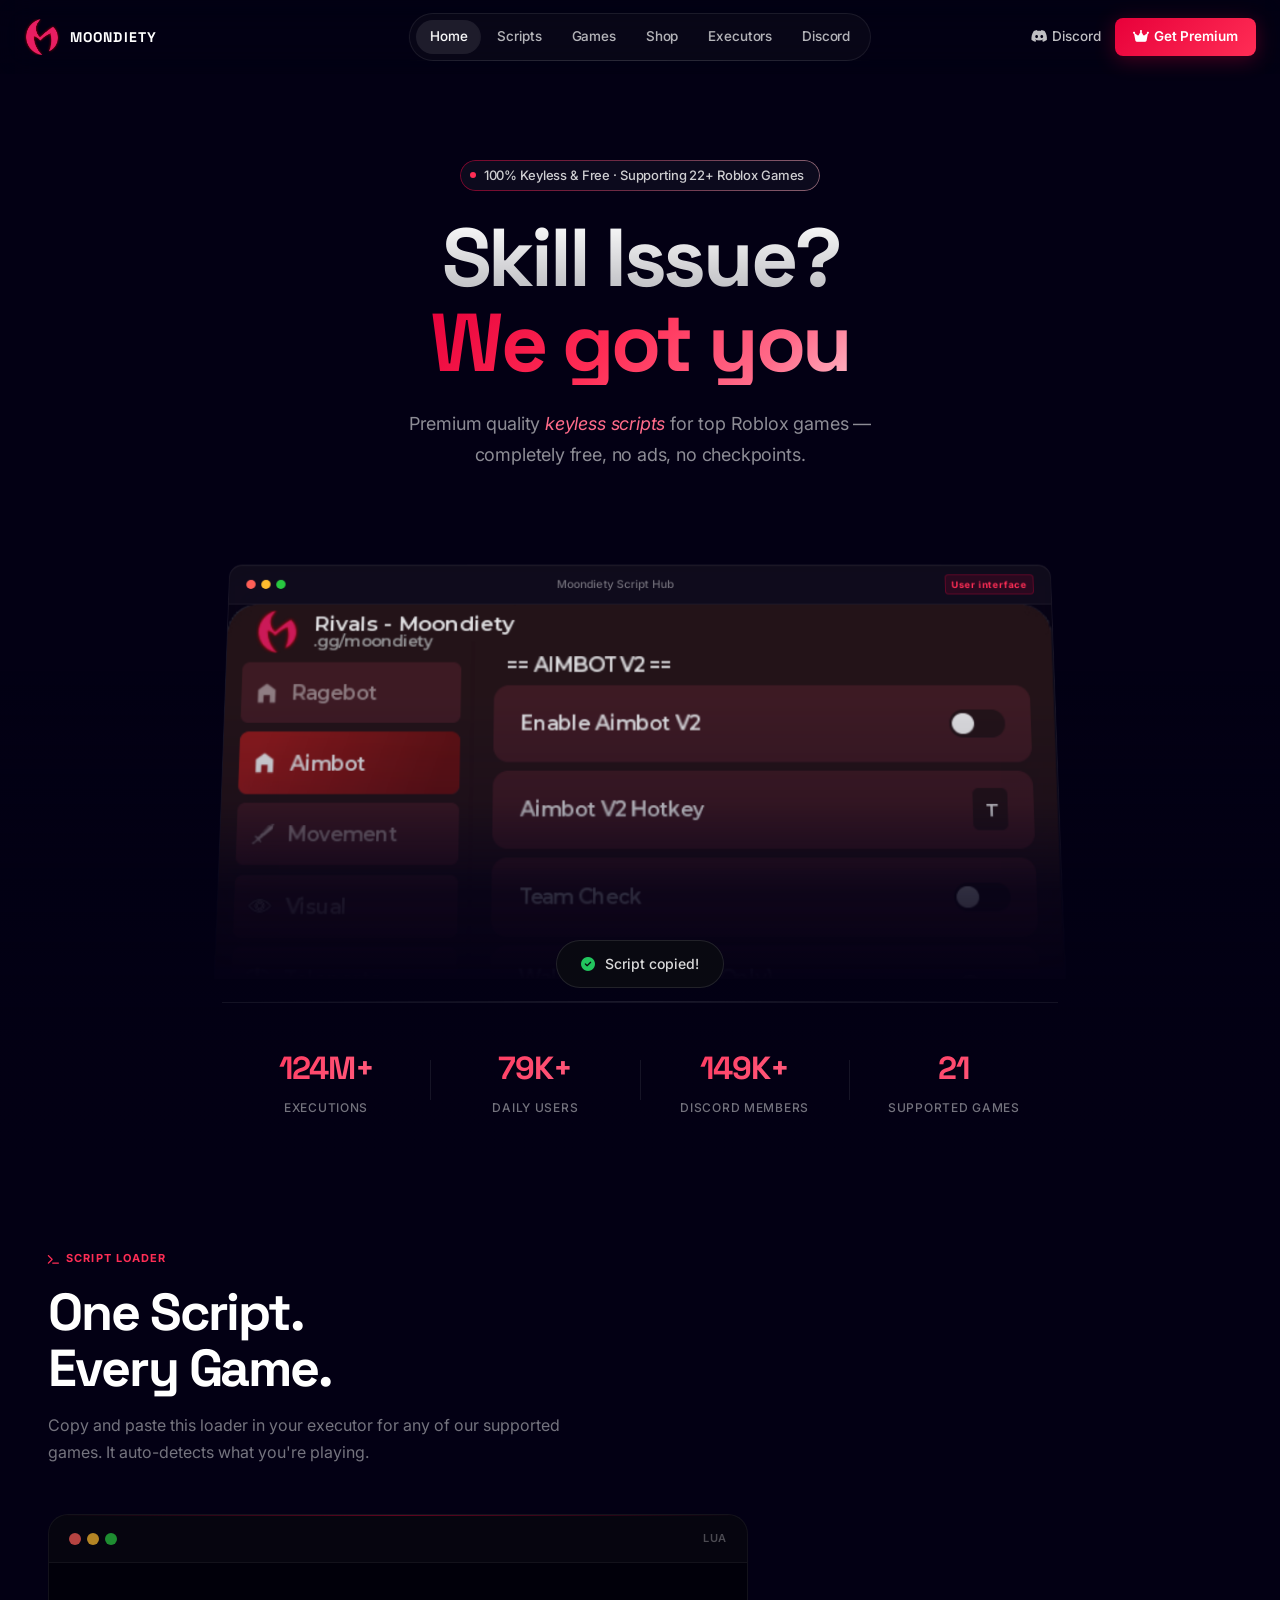
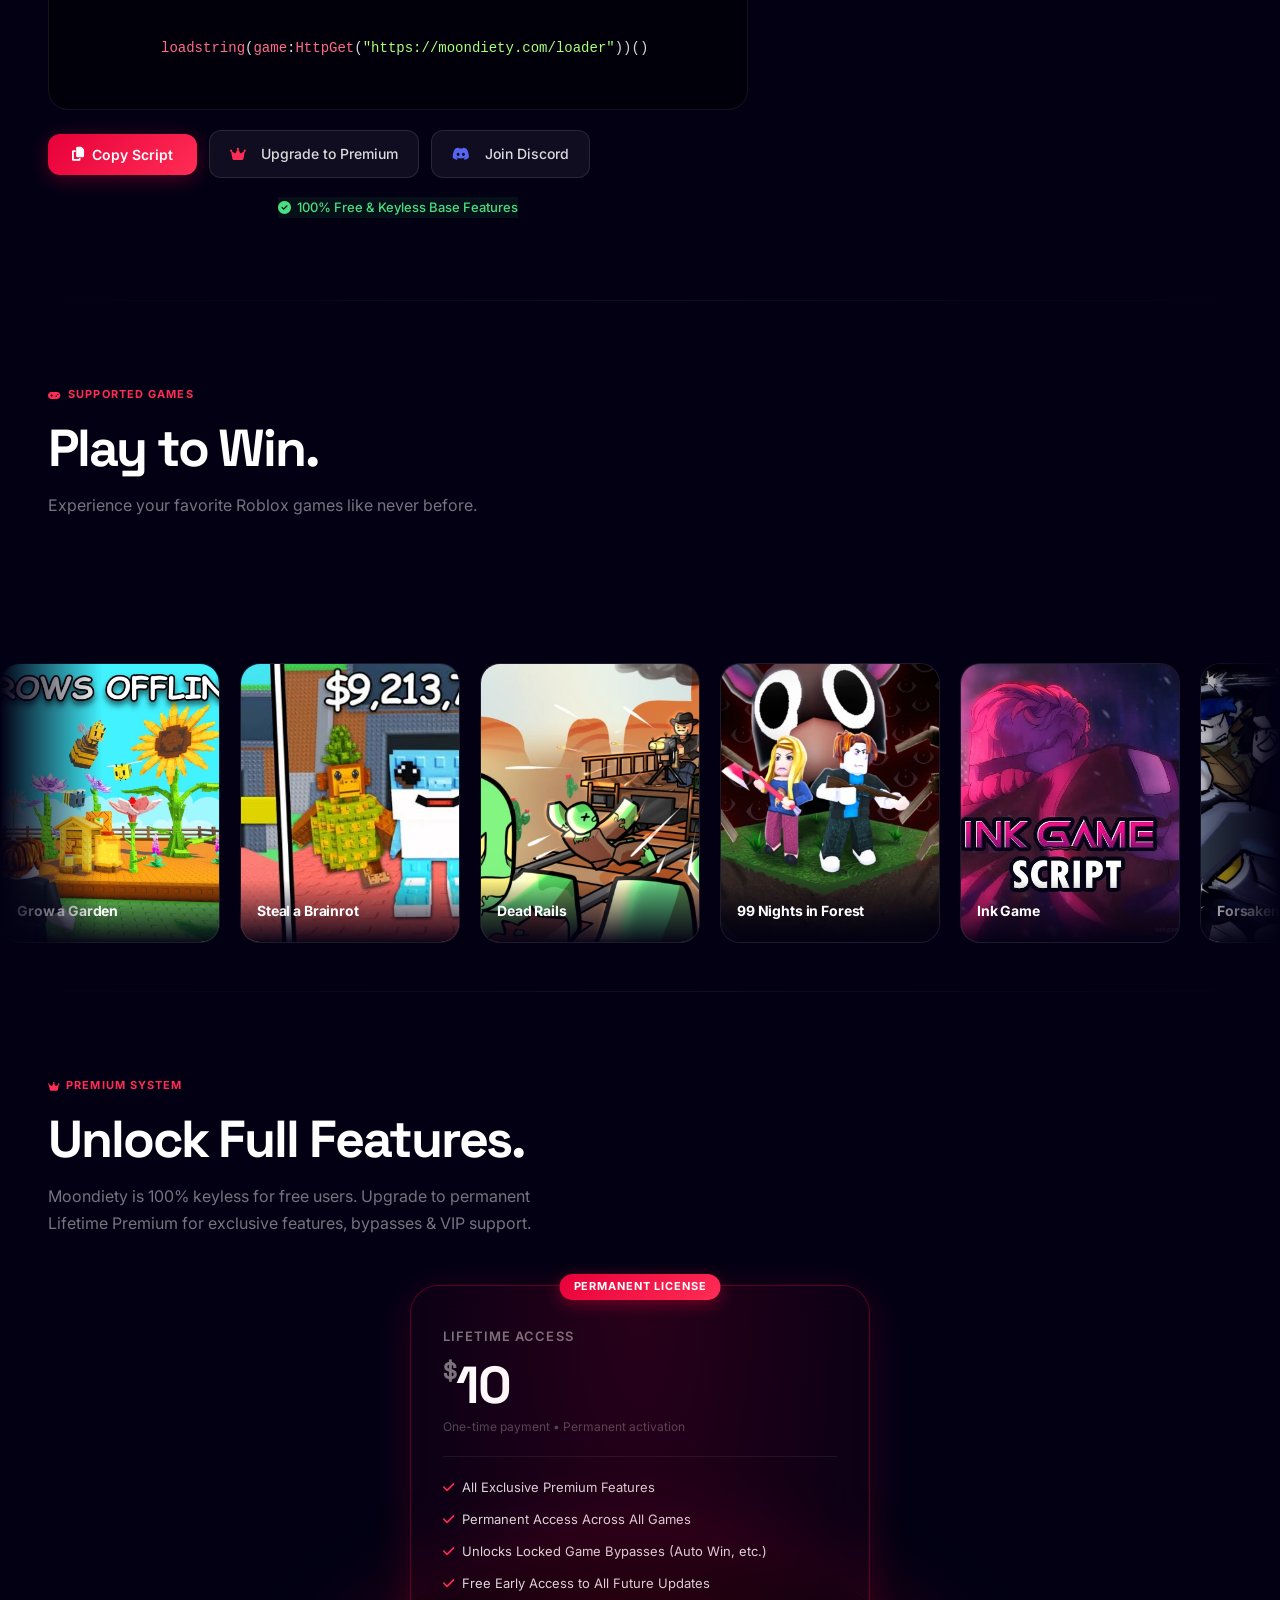
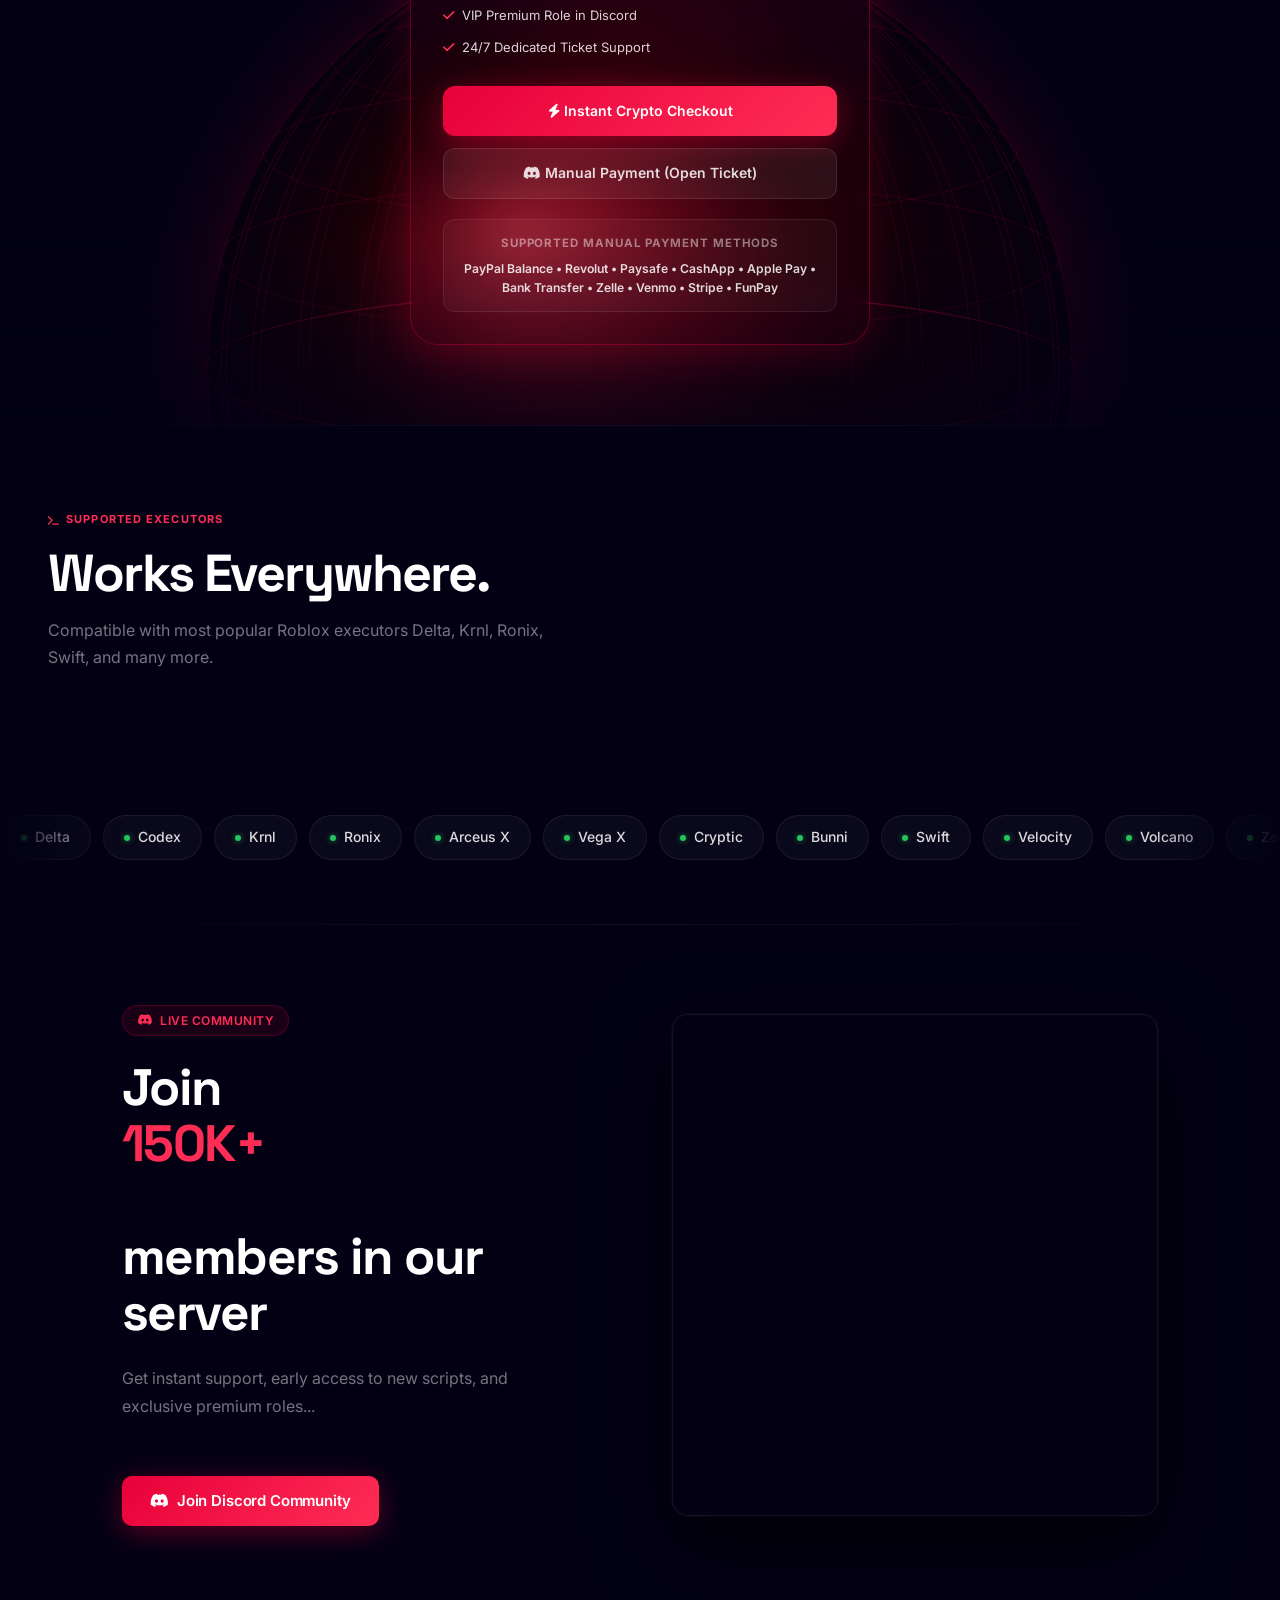
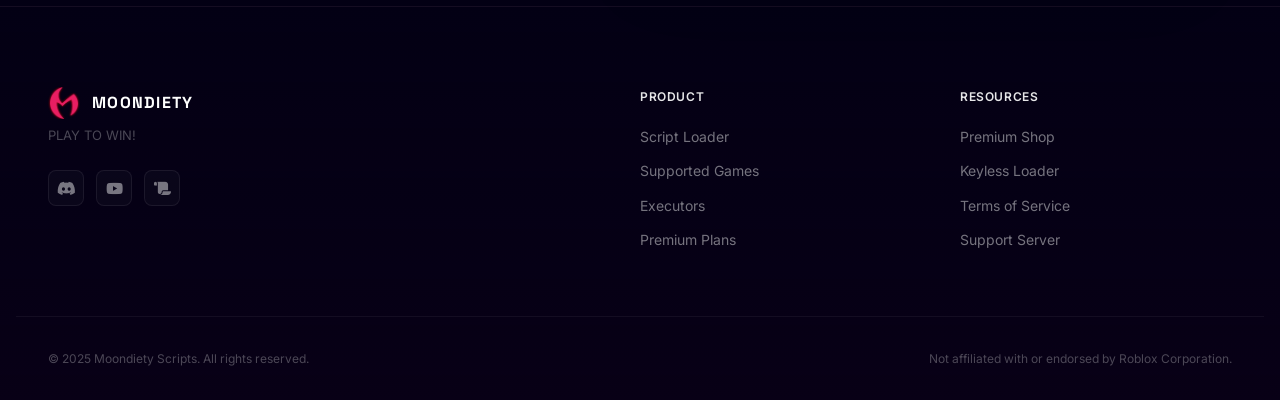
==== commit 4e2b38ce: "Add files via upload" ====
--- a/index.html
+++ b/index.html
@@ -491,8 +491,8 @@
     <div class="footer-links-col">
       <h4 class="footer-heading">Resources</h4>
       <a href="/shop.html" class="footer-link">Premium Shop</a>
-      <a href="/shop.html" class="footer-link">Lifetime Premium</a>
       <a href="/#scripts" class="footer-link">Keyless Loader</a>
+      <a href="/tos.html" class="footer-link">Terms of Service</a>
       <a href="https://discord.gg/moondiety" target="_blank" class="footer-link">Support Server</a>
     </div>
   </div>
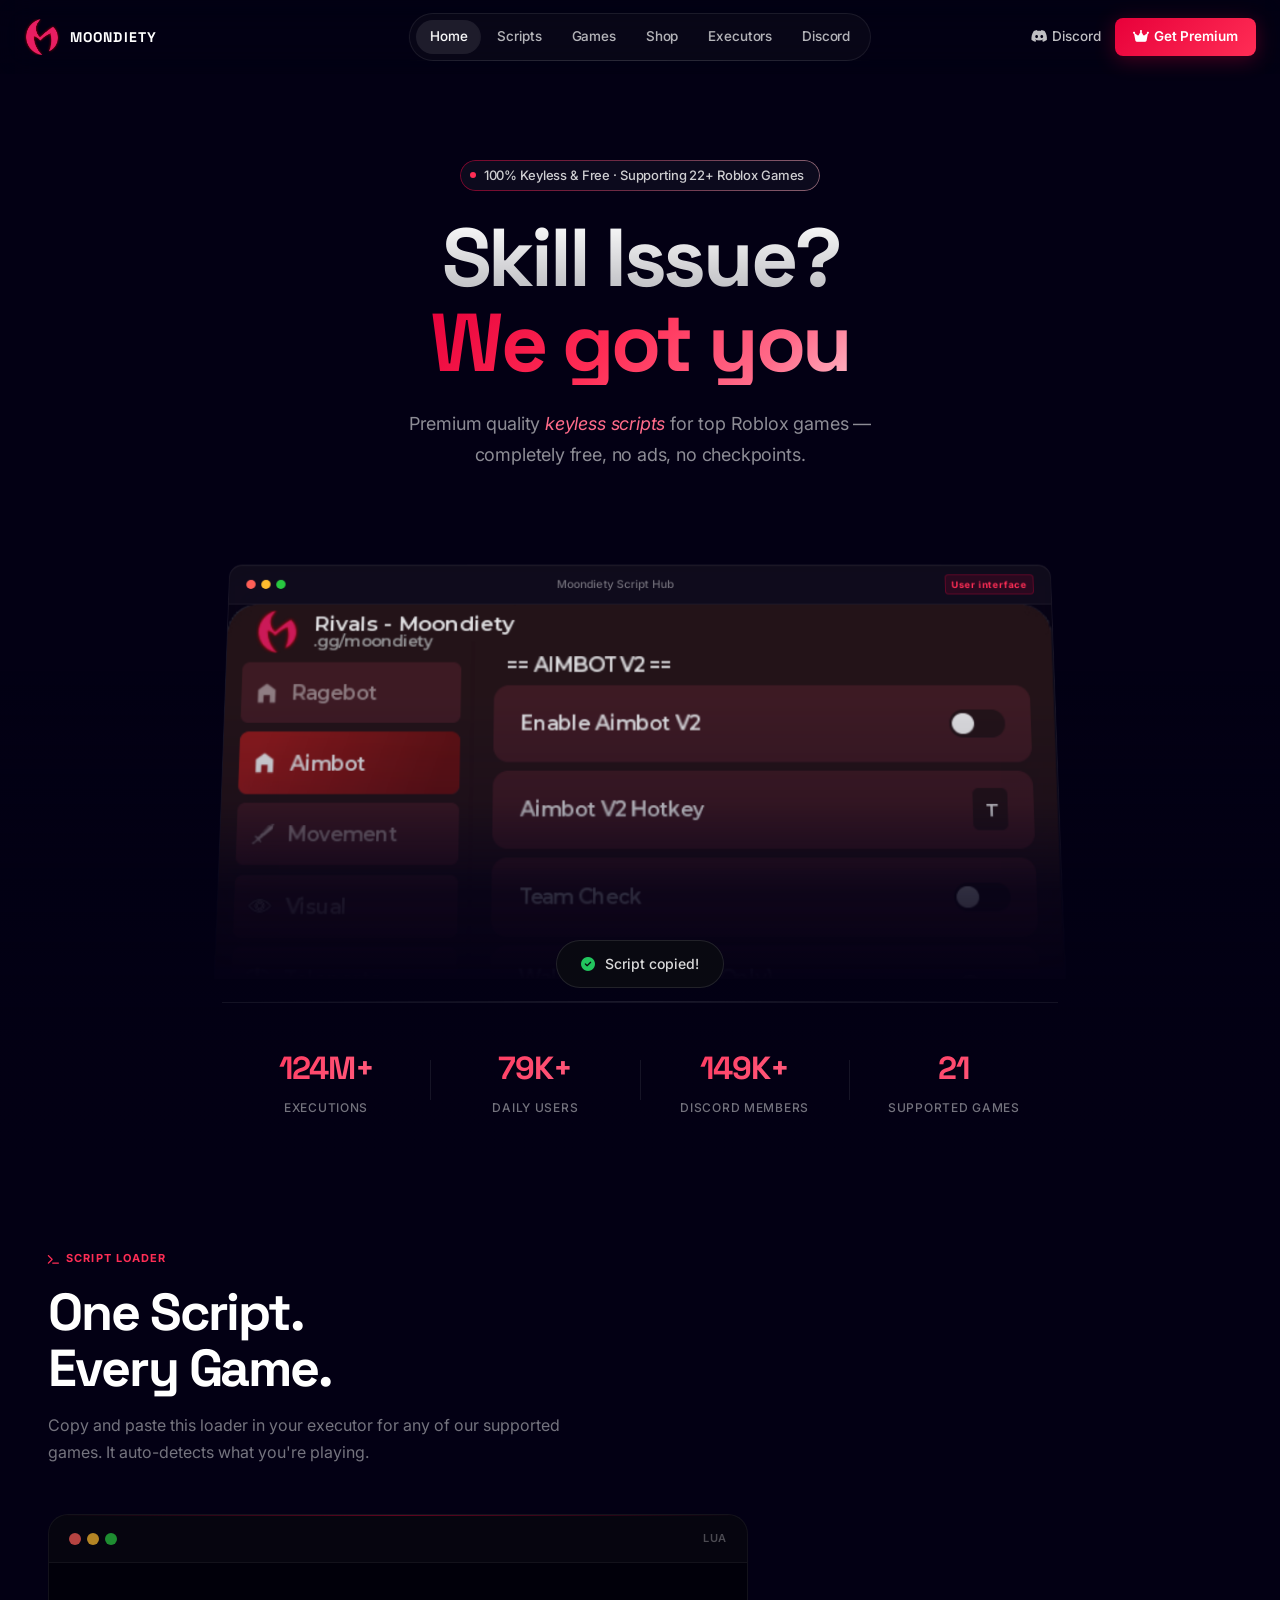
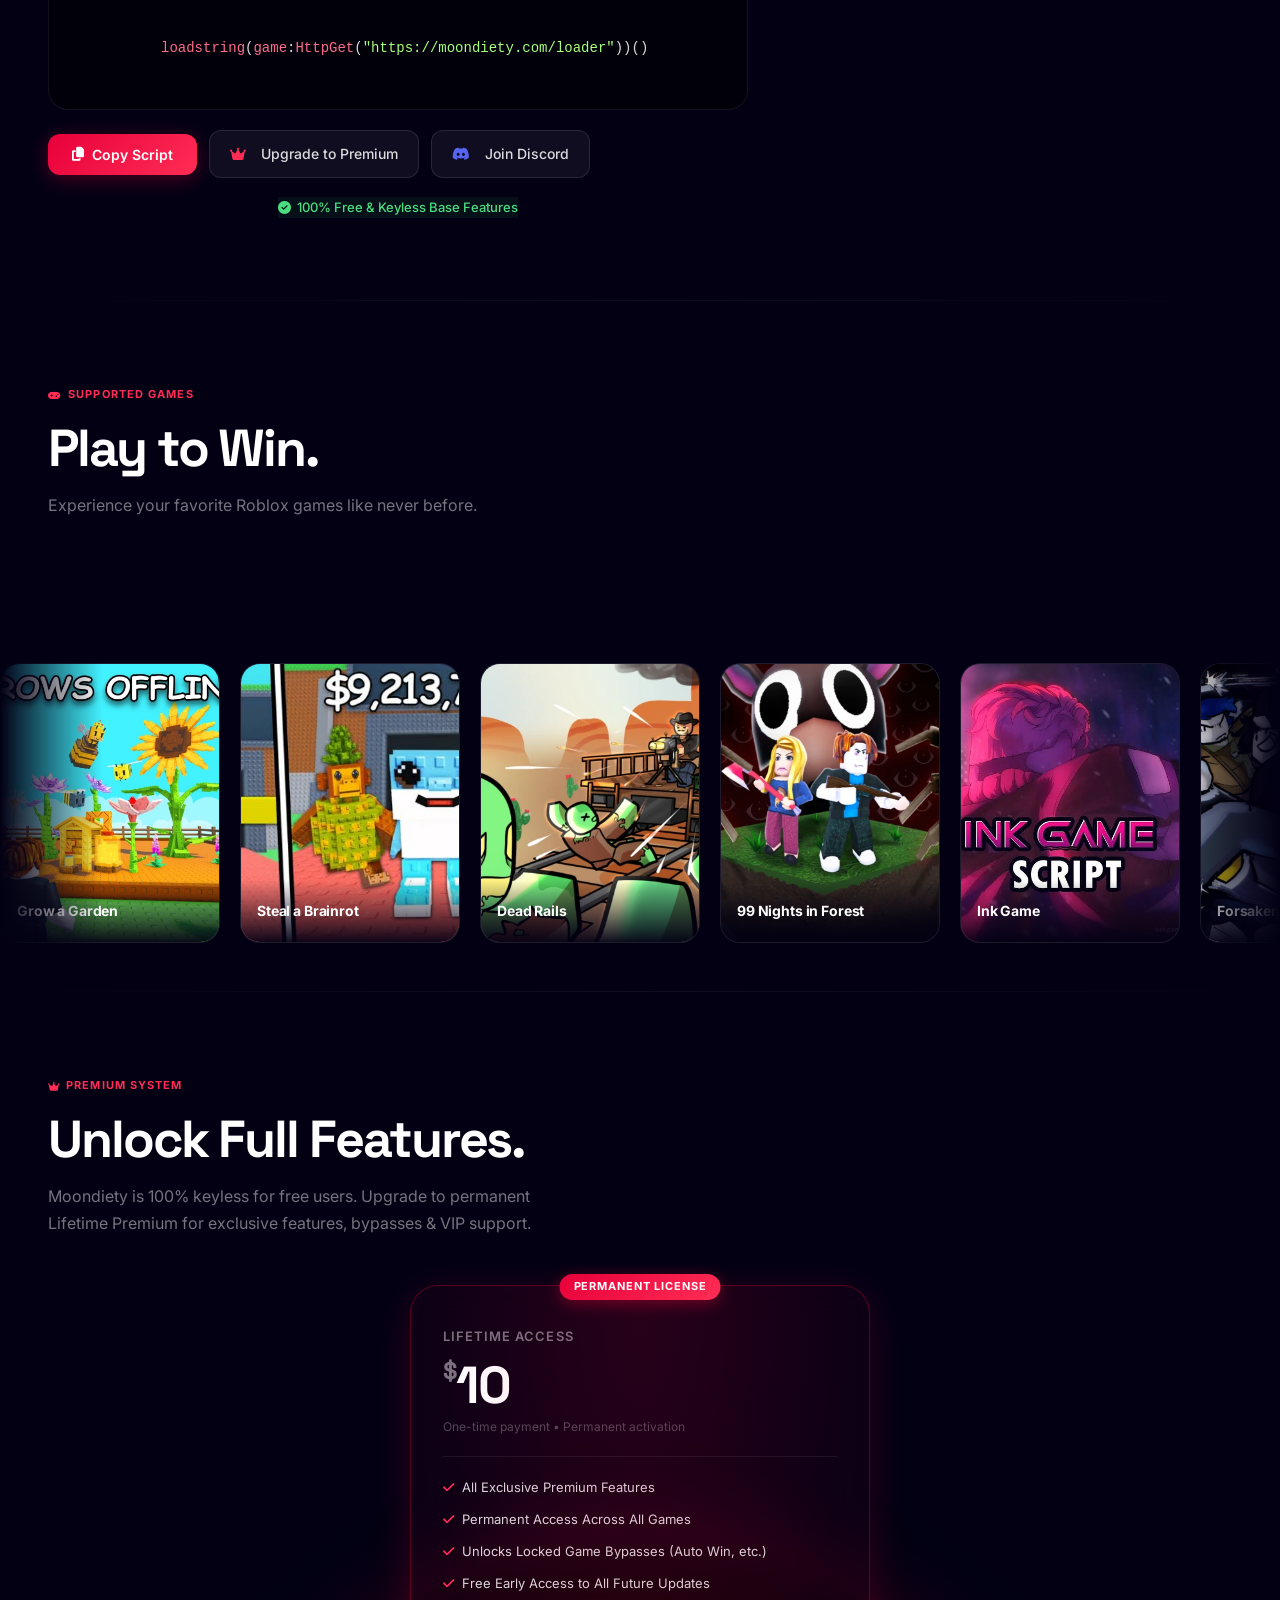
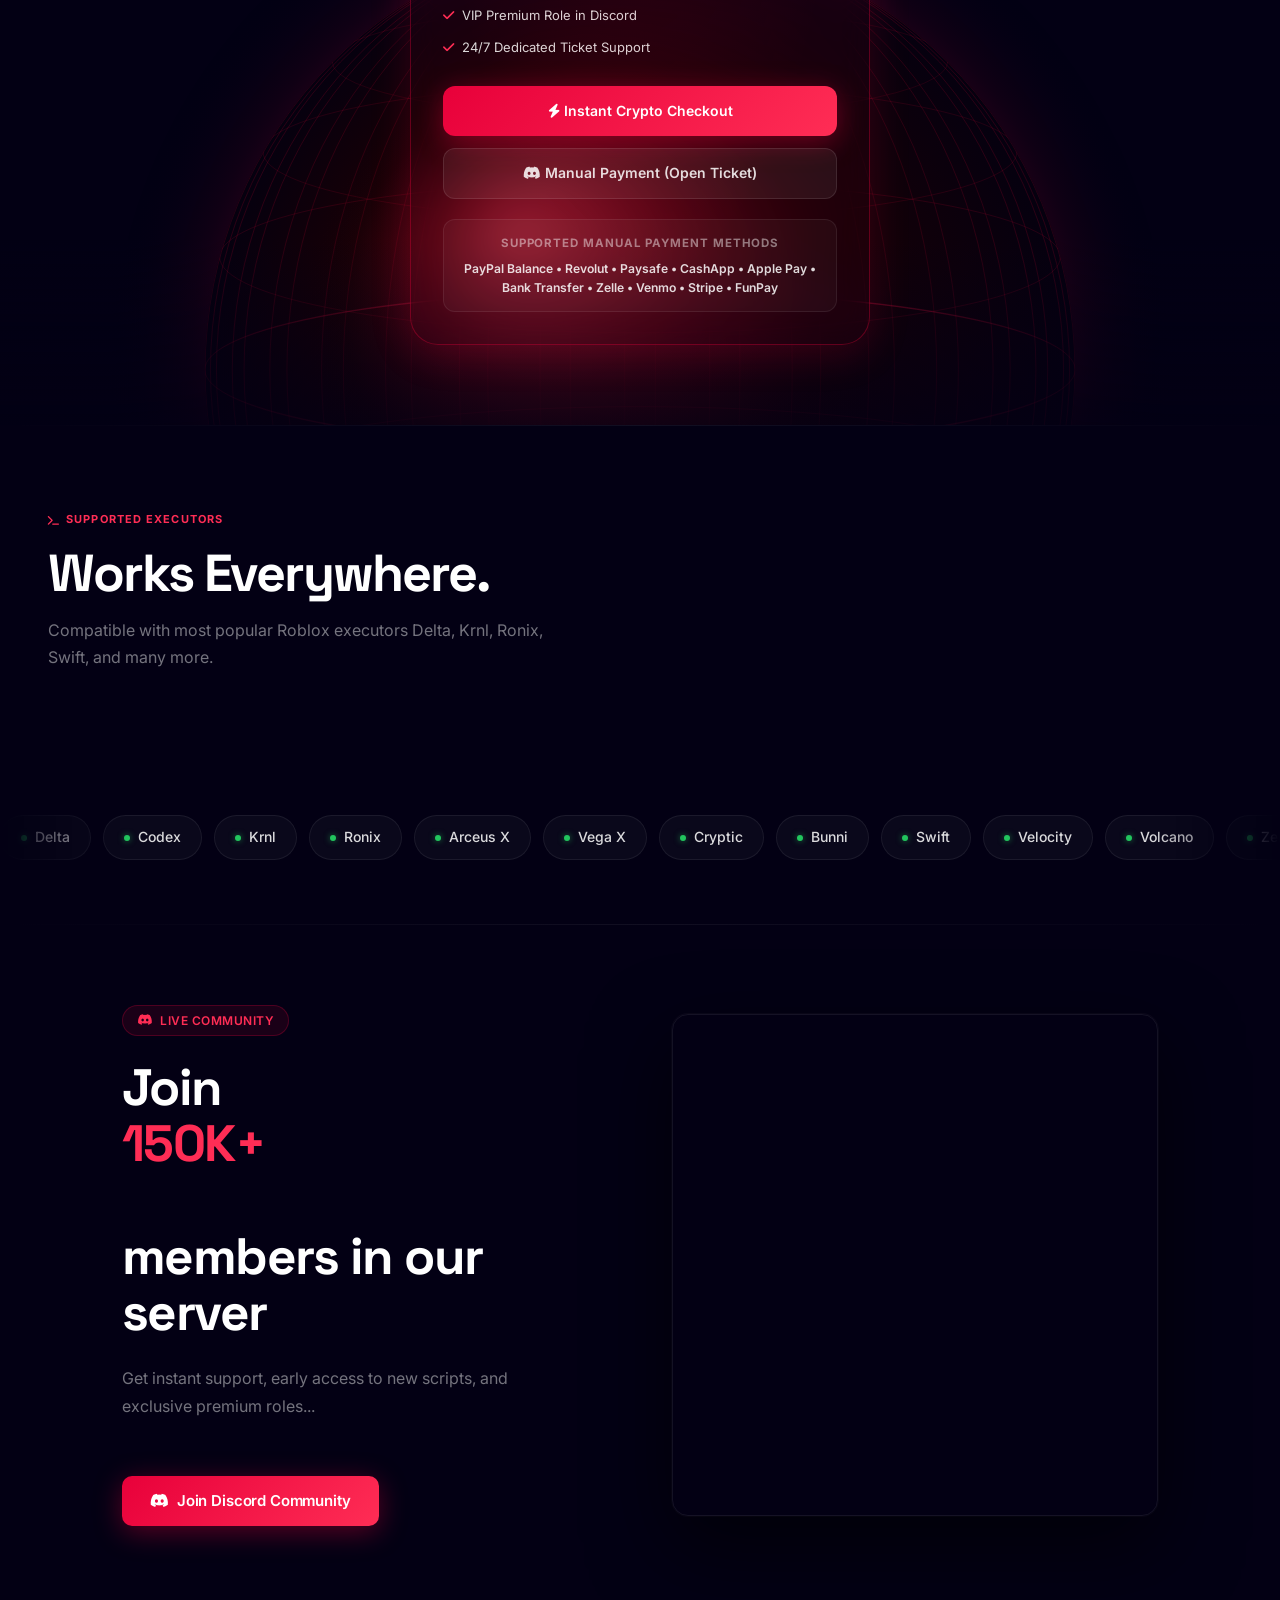
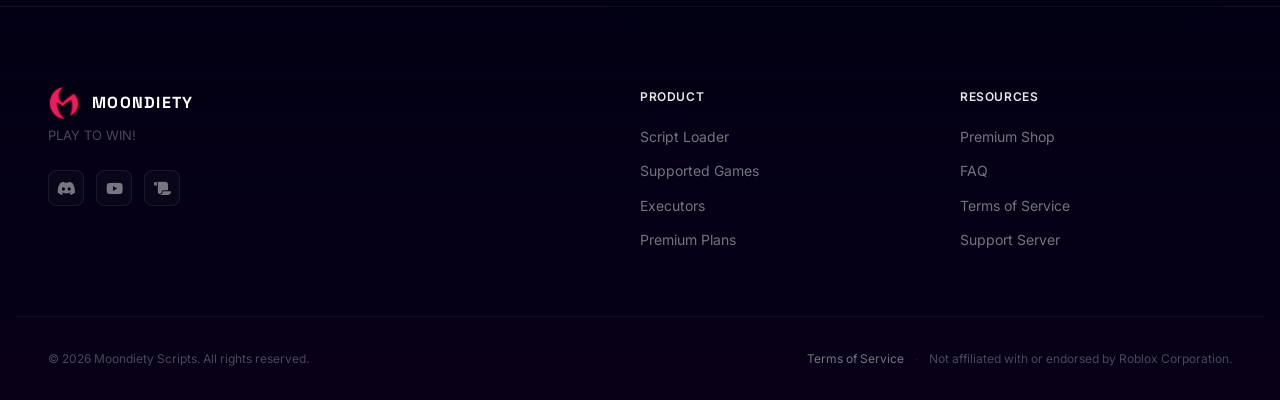
==== commit 3ec09732: "Add files via upload" ====
--- a/index.html
+++ b/index.html
@@ -39,7 +39,7 @@
       <a href="/#home"      class="nav-link active">Home</a>
       <a href="/#scripts"   class="nav-link">Scripts</a>
       <a href="/#games"     class="nav-link">Games</a>
-      <a href="/shop.html"   class="nav-link">Shop</a>
+      <a href="/shop"       class="nav-link">Shop</a>
       <a href="/#executors" class="nav-link">Executors</a>
       <a href="/#discord"   class="nav-link">Discord</a>
     </div>
@@ -47,7 +47,7 @@
       <a href="https://discord.gg/moondiety" target="_blank" rel="noopener" class="nav-login">
         <i class="fab fa-discord"></i> Discord
       </a>
-      <a href="/shop.html" class="btn-get-key">
+      <a href="/shop" class="btn-get-key">
         <i class="fas fa-crown"></i> Get Premium
       </a>
       <button class="hamburger" id="hamburger" aria-label="Toggle menu" aria-expanded="false">
@@ -80,7 +80,7 @@
       <span class="ml-icon"><i class="fas fa-gamepad"></i></span>
       <span>Games</span>
     </a>
-    <a href="/shop.html" class="mobile-link">
+    <a href="/shop" class="mobile-link">
       <span class="ml-icon"><i class="fas fa-crown"></i></span>
       <span>Premium Shop</span>
     </a>
@@ -95,7 +95,7 @@
     </a>
   </div>
   <div class="mobile-menu-footer">
-    <a href="/shop.html" class="btn-lg btn-primary">
+    <a href="/shop" class="btn-lg btn-primary">
       <i class="fas fa-crown"></i> Get Premium
     </a>
   </div>
@@ -190,7 +190,7 @@
           <i class="fas fa-copy"></i>
           <span>Copy Script</span>
         </button>
-        <a href="/shop.html" class="btn-key" id="btn-premium">
+        <a href="/shop" class="btn-key" id="btn-premium">
           <i class="fas fa-crown" style="color:var(--rose);margin-right:8px;"></i> Upgrade to Premium
         </a>
         <a href="https://discord.gg/moondiety" target="_blank" rel="noopener" class="btn-key" id="btn-discord">
@@ -486,21 +486,23 @@
       <a href="/#scripts" class="footer-link">Script Loader</a>
       <a href="/#games" class="footer-link">Supported Games</a>
       <a href="/#executors" class="footer-link">Executors</a>
-      <a href="/shop.html" class="footer-link">Premium Plans</a>
+      <a href="/shop" class="footer-link">Premium Plans</a>
     </div>
     <div class="footer-links-col">
       <h4 class="footer-heading">Resources</h4>
-      <a href="/shop.html" class="footer-link">Premium Shop</a>
-      <a href="/#scripts" class="footer-link">Keyless Loader</a>
-      <a href="/tos.html" class="footer-link">Terms of Service</a>
+      <a href="/shop" class="footer-link">Premium Shop</a>
+      <a href="/shop#faq" class="footer-link">FAQ</a>
+      <a href="/tos" class="footer-link">Terms of Service</a>
       <a href="https://discord.gg/moondiety" target="_blank" class="footer-link">Support Server</a>
     </div>
   </div>
   <div class="footer-bottom">
     <div class="footer-copy">
-      <span>&copy; 2025 Moondiety Scripts. All rights reserved.</span>
+      <span>&copy; <span class="js-year">2026</span> Moondiety Scripts. All rights reserved.</span>
     </div>
     <div class="footer-legal">
+      <a href="/tos" class="footer-link" style="font-size:12px;">Terms of Service</a>
+      <span style="margin:0 8px;opacity:0.4;">&middot;</span>
       <span>Not affiliated with or endorsed by Roblox Corporation.</span>
     </div>
   </div>
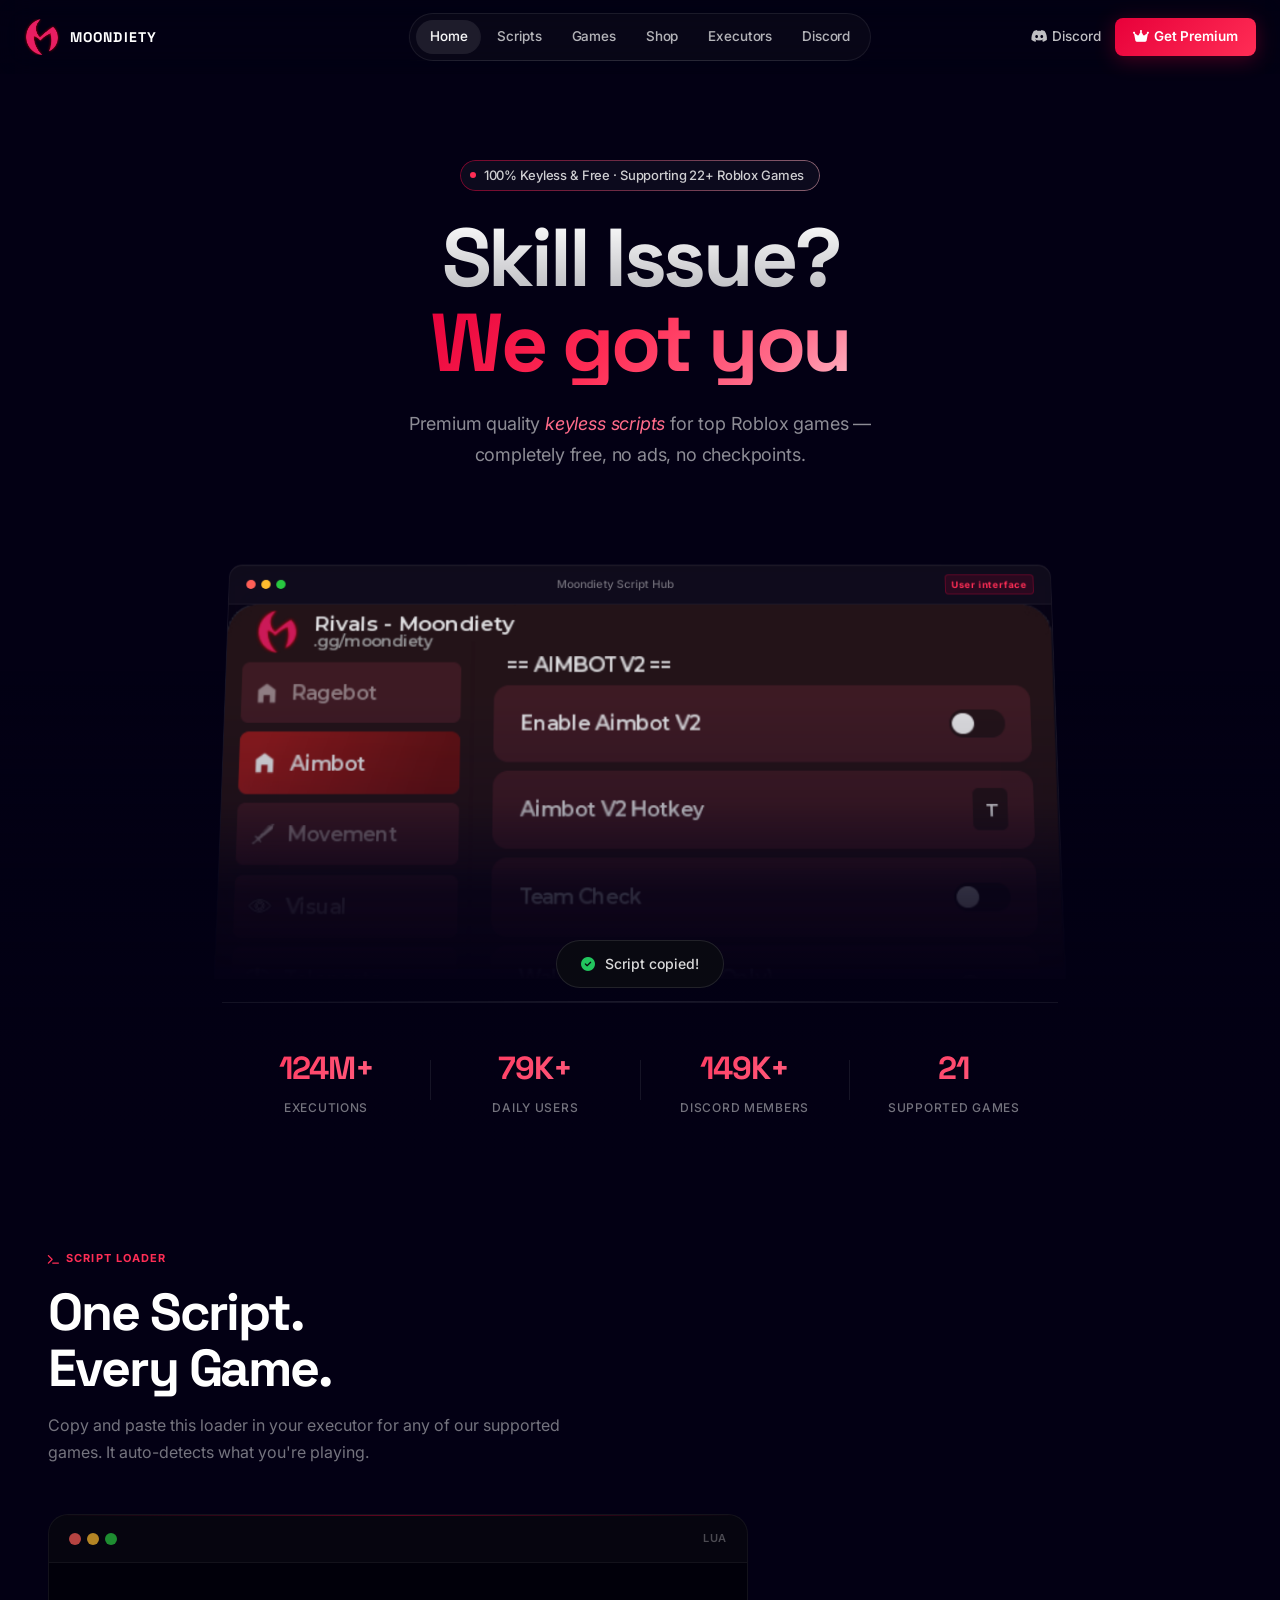
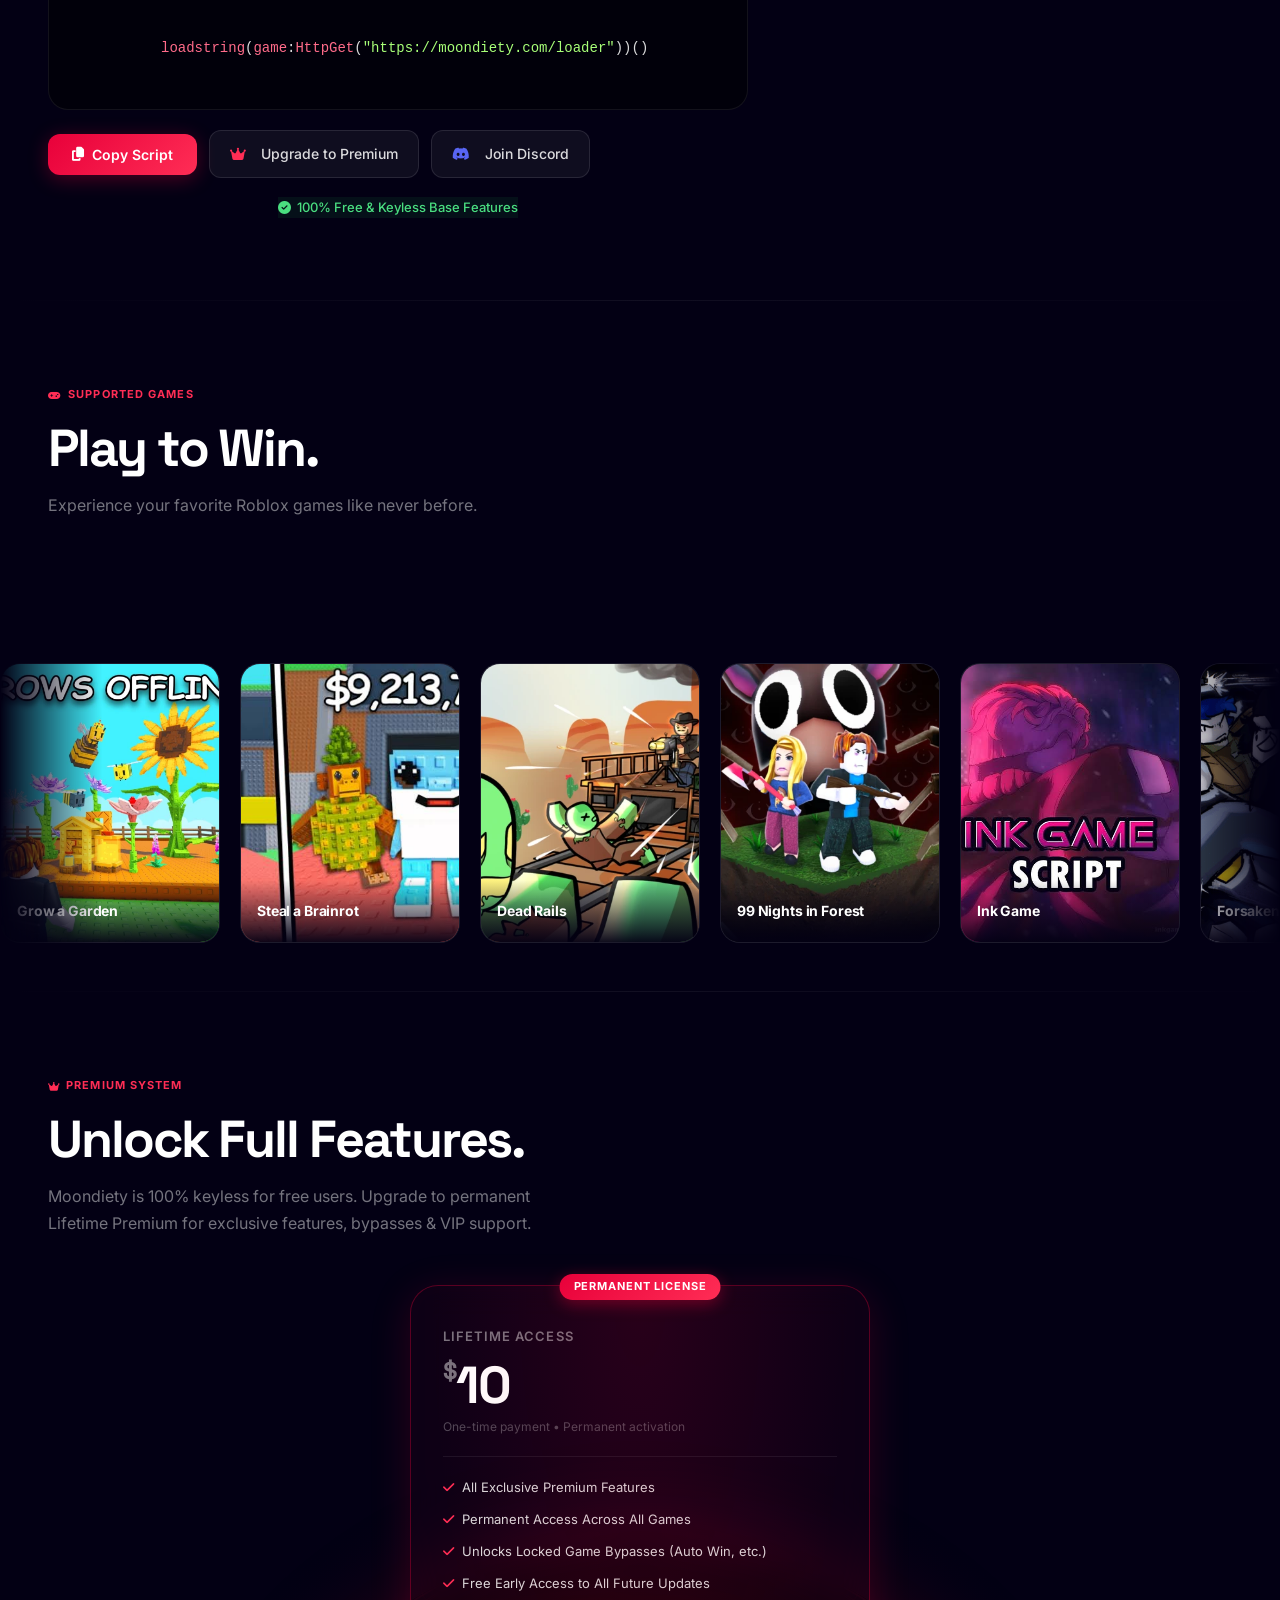
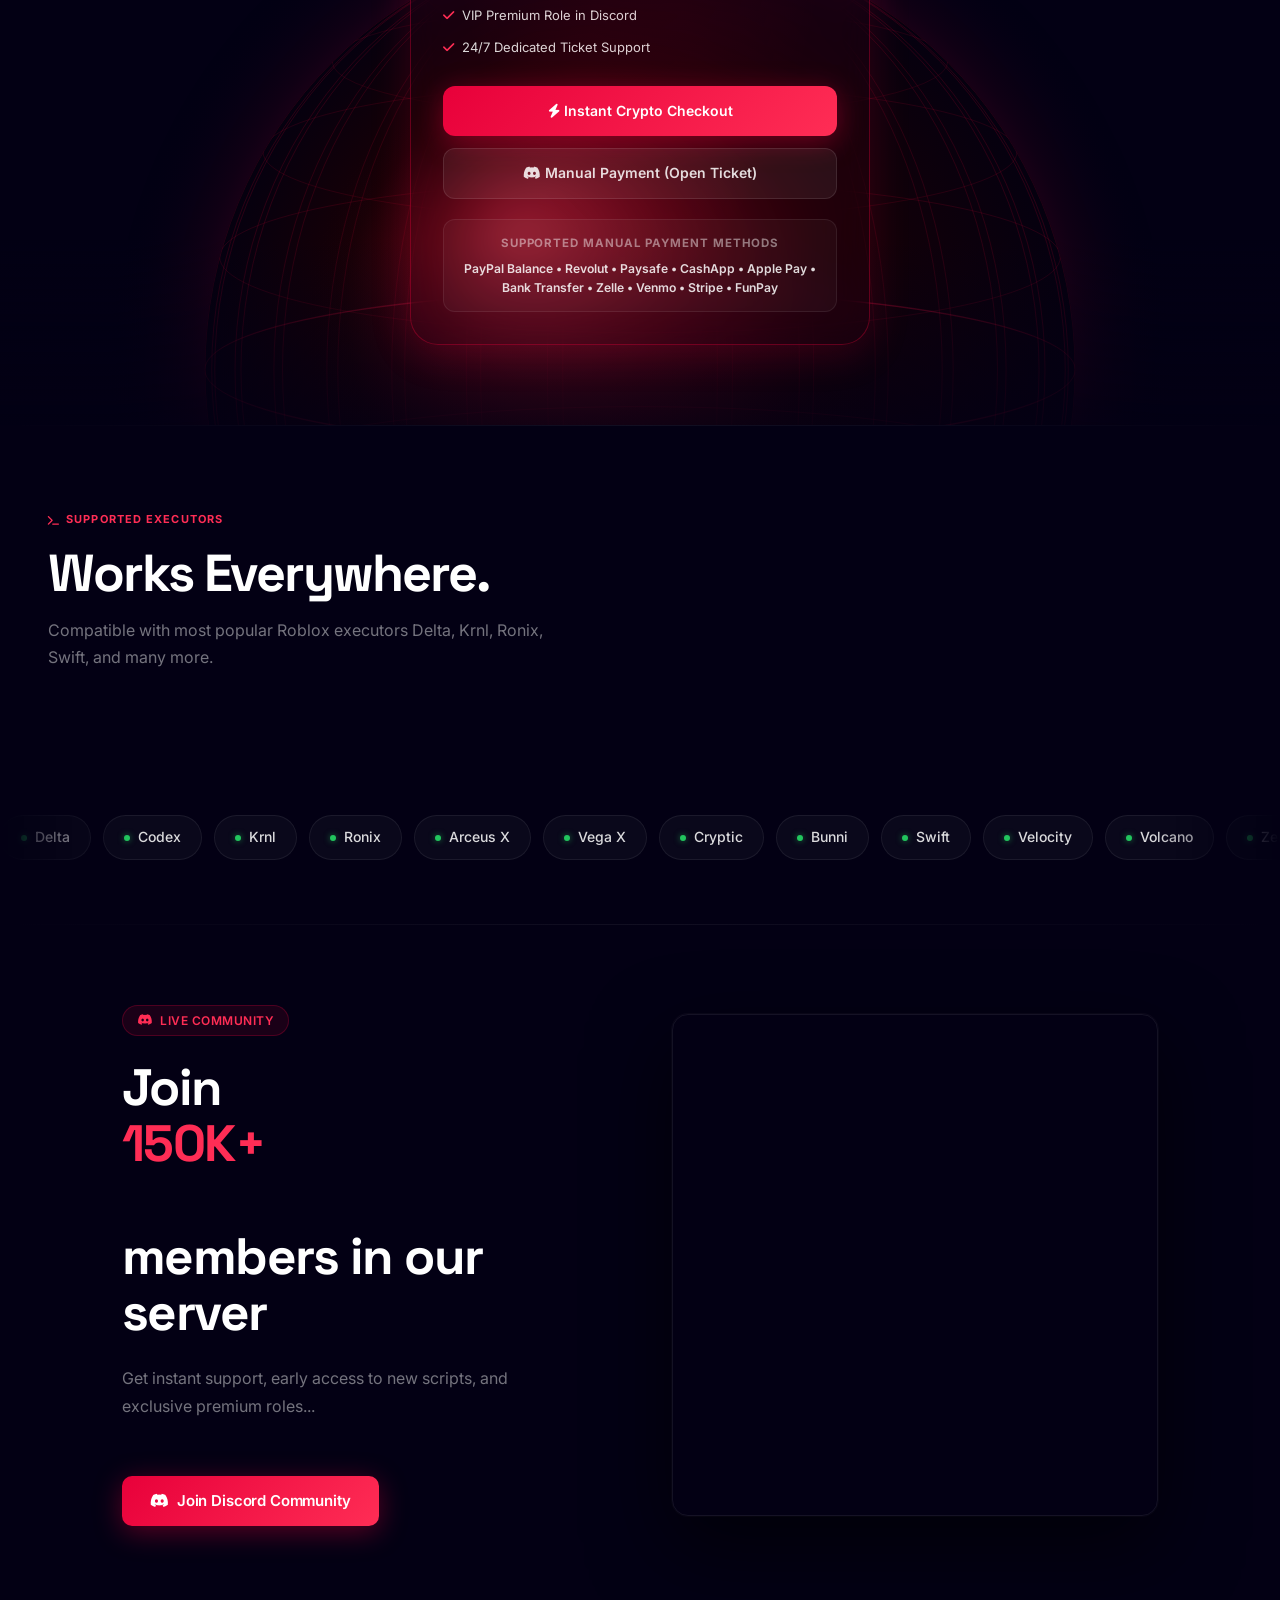
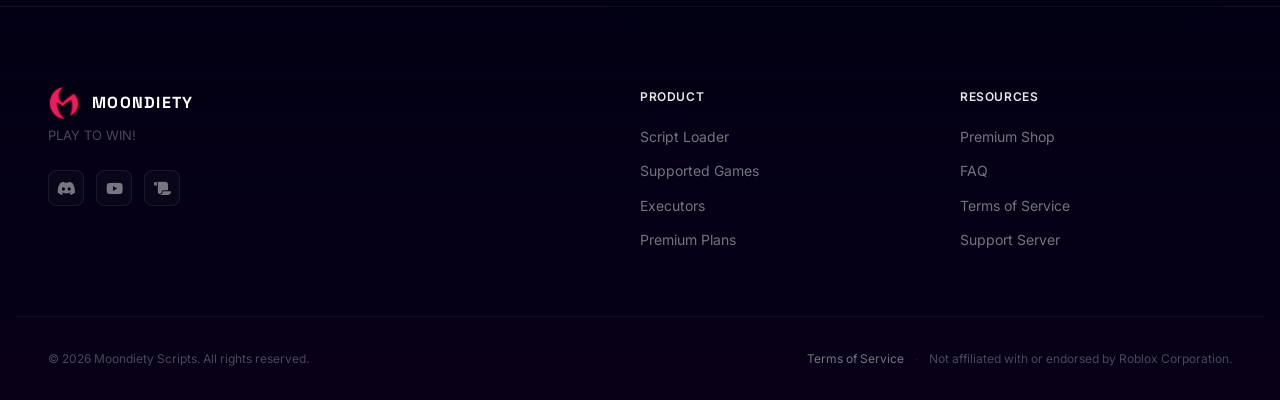
==== commit 4de4c999: "Update index.html" ====
--- a/index.html
+++ b/index.html
@@ -2,6 +2,18 @@
 <html lang="en">
 <head>
   <meta charset="UTF-8">
+  <style>
+    html {
+      min-height: 100%;
+      background: #030014;
+      overscroll-behavior-y: none;
+    }
+    body.dark-theme {
+      min-height: 100vh;
+      background-color: #030014;
+      overflow-x: clip;
+    }
+  </style>
   <meta name="viewport" content="width=device-width, initial-scale=1.0">
   <title>Moondiety | 100% Keyless Roblox Scripts & Hub</title>
   <meta name="description" content="Moondiety is 100% keyless! Execute the best free Roblox scripts with zero ads, zero checkpoints, and instant execution across 22+ games.">
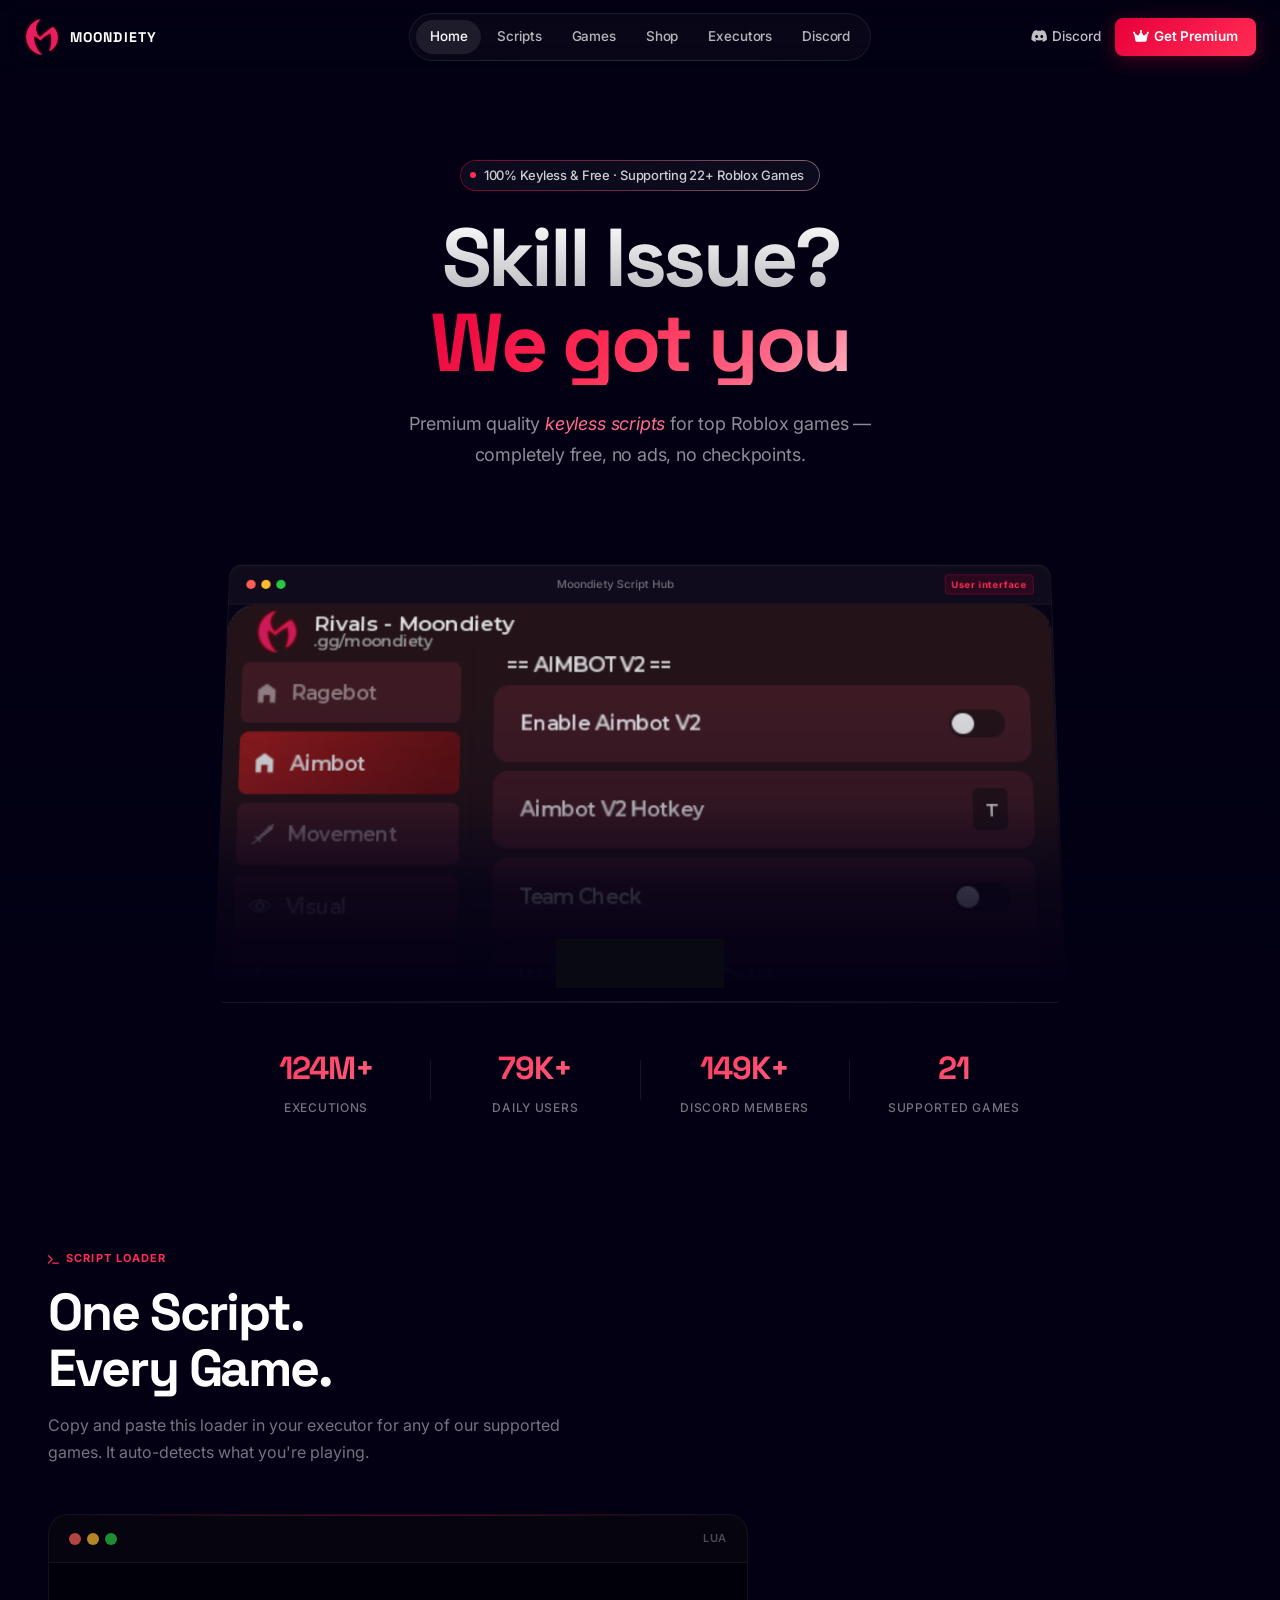
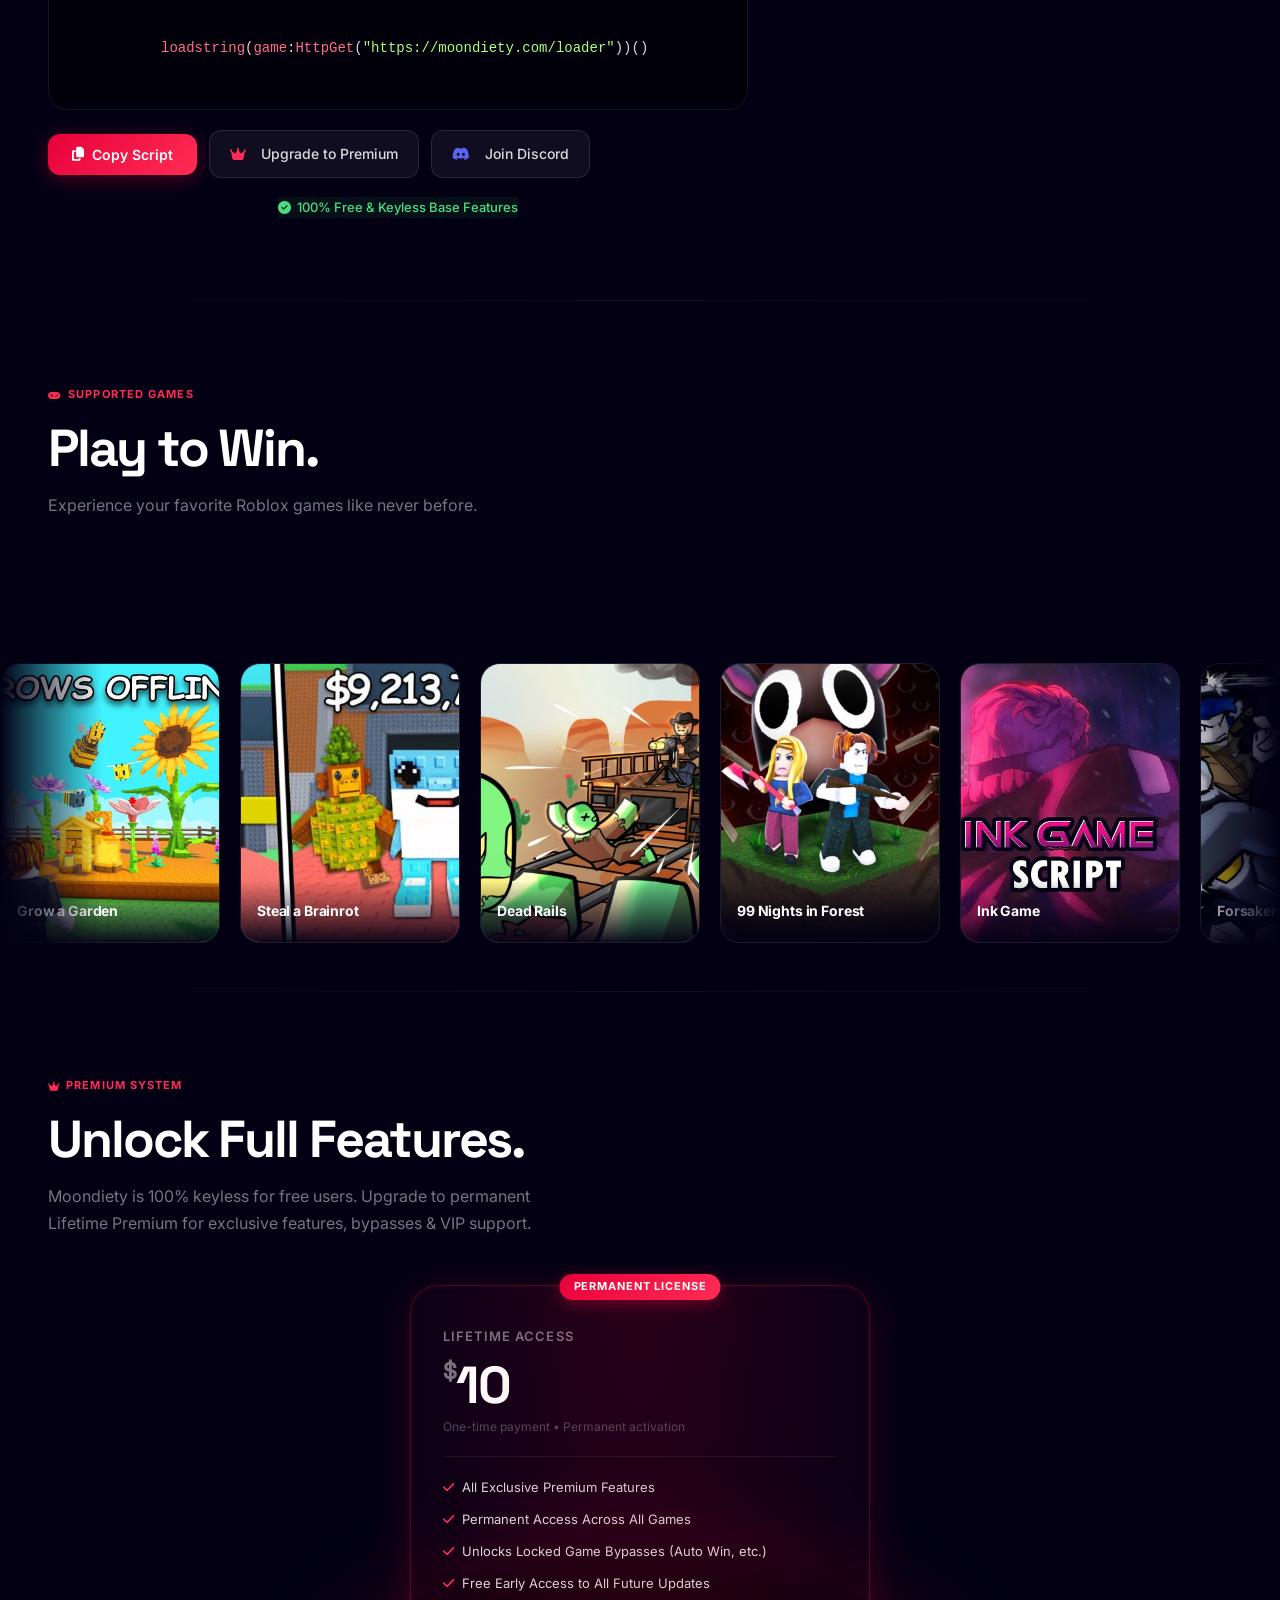
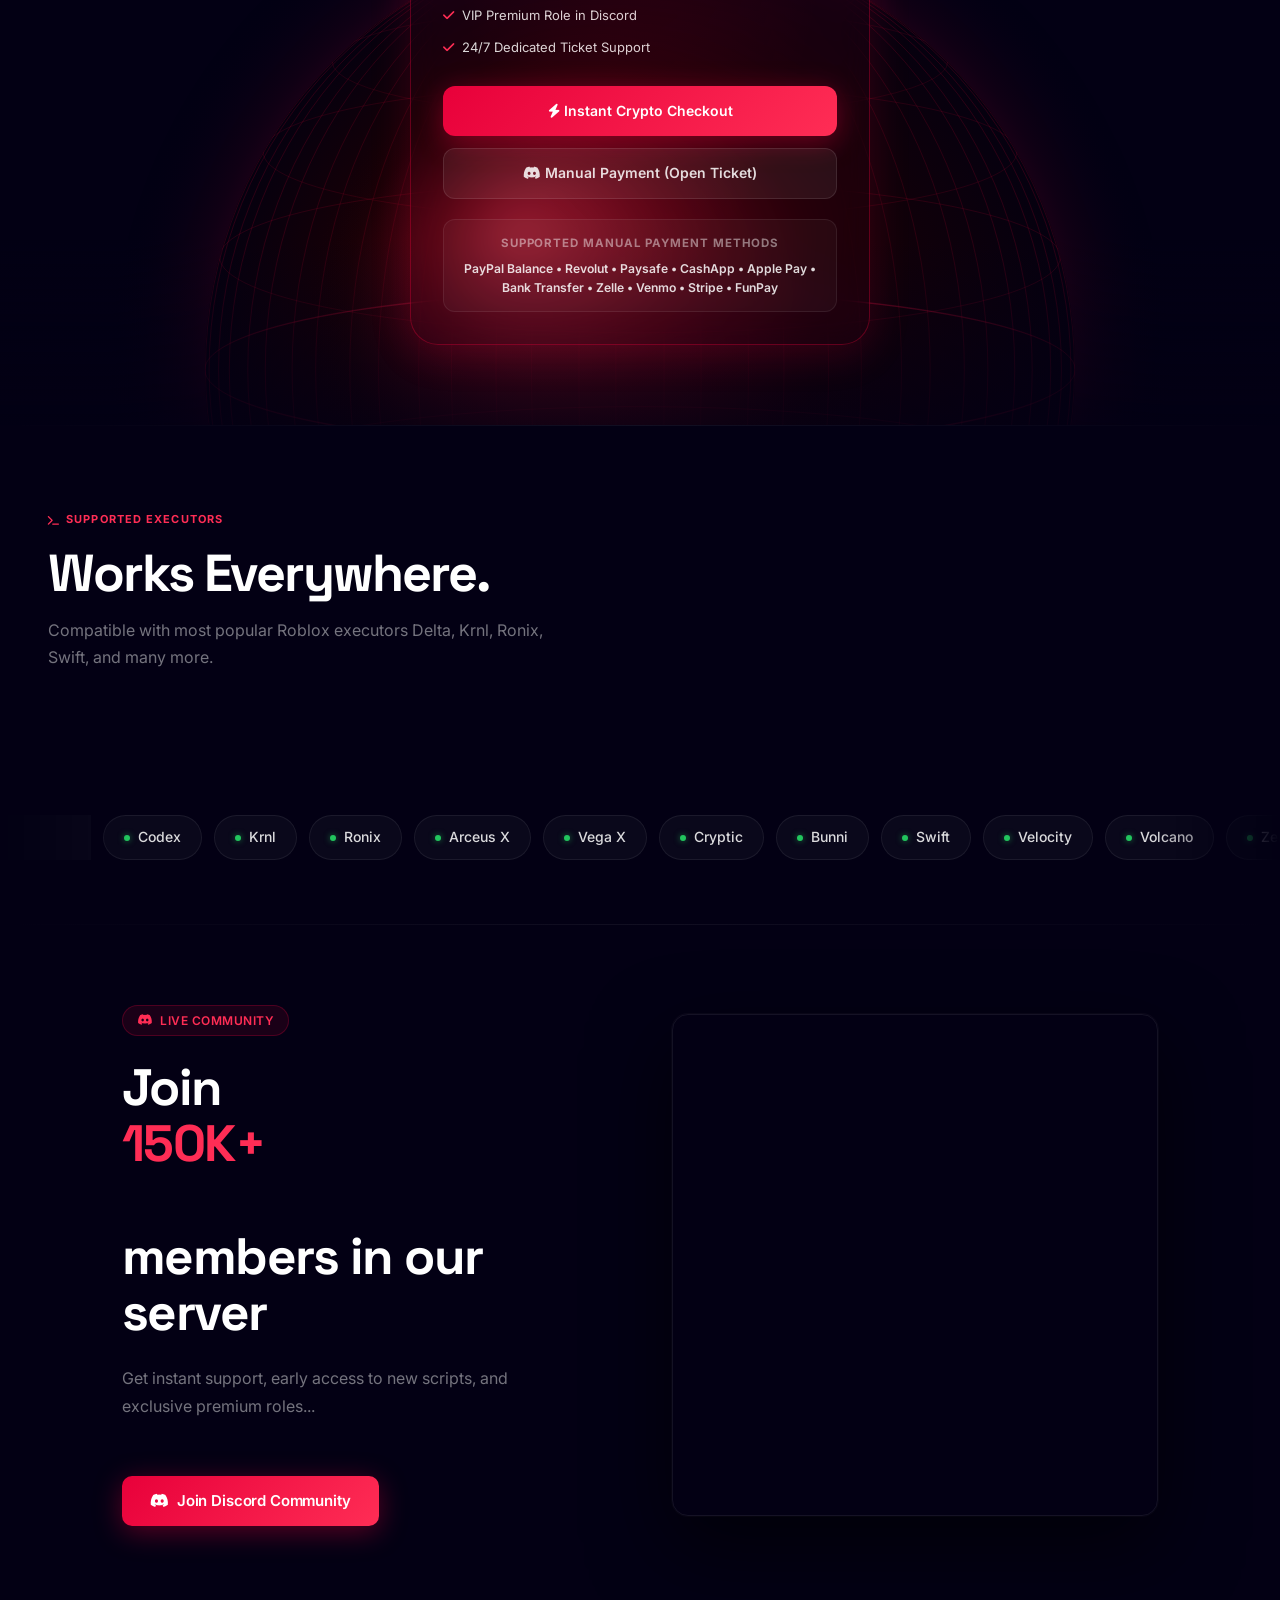
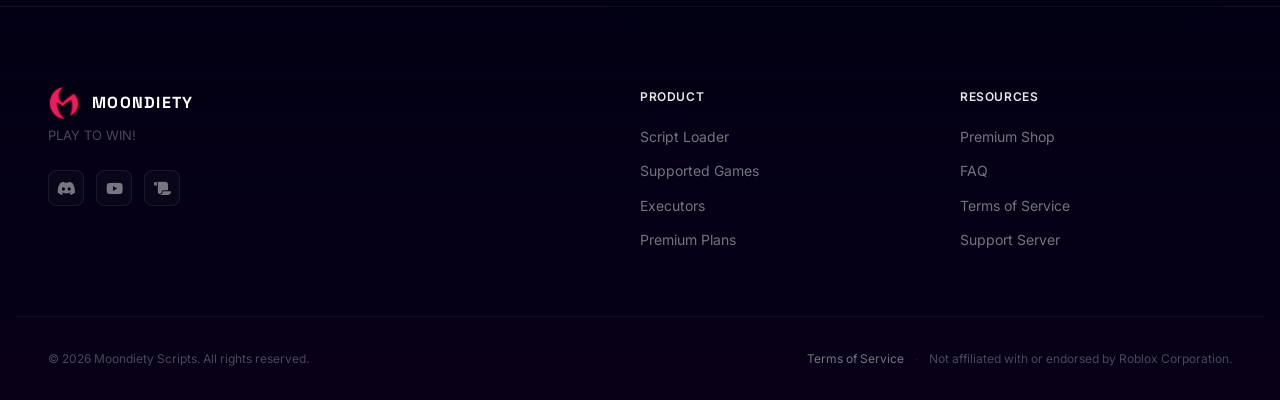
==== commit 31ecc70c: "Update index.html" ====
--- a/index.html
+++ b/index.html
@@ -34,6 +34,26 @@
   <link rel="stylesheet" href="https://cdnjs.cloudflare.com/ajax/libs/font-awesome/6.5.0/css/all.min.css">
   <link rel="stylesheet" href="/assets/css/main.css">
   <link rel="stylesheet" href="/assets/css/animations.css">
+
+  <style id="scroll-background-fix">
+    html {
+      min-height: 100%;
+      background-color: #030014 !important;
+      overscroll-behavior: none;
+    }
+    body,
+    body.dark-theme {
+      min-height: 100%;
+      background-color: #030014 !important;
+      background-attachment: fixed;
+      overscroll-behavior: none;
+      overflow-x: clip;
+    }
+    body.dark-theme > footer,
+    body.dark-theme .footer {
+      background-color: #030014;
+    }
+  </style>
 </head>
 <body class="dark-theme">
 <div class="scroll-progress" id="scroll-progress"></div>
